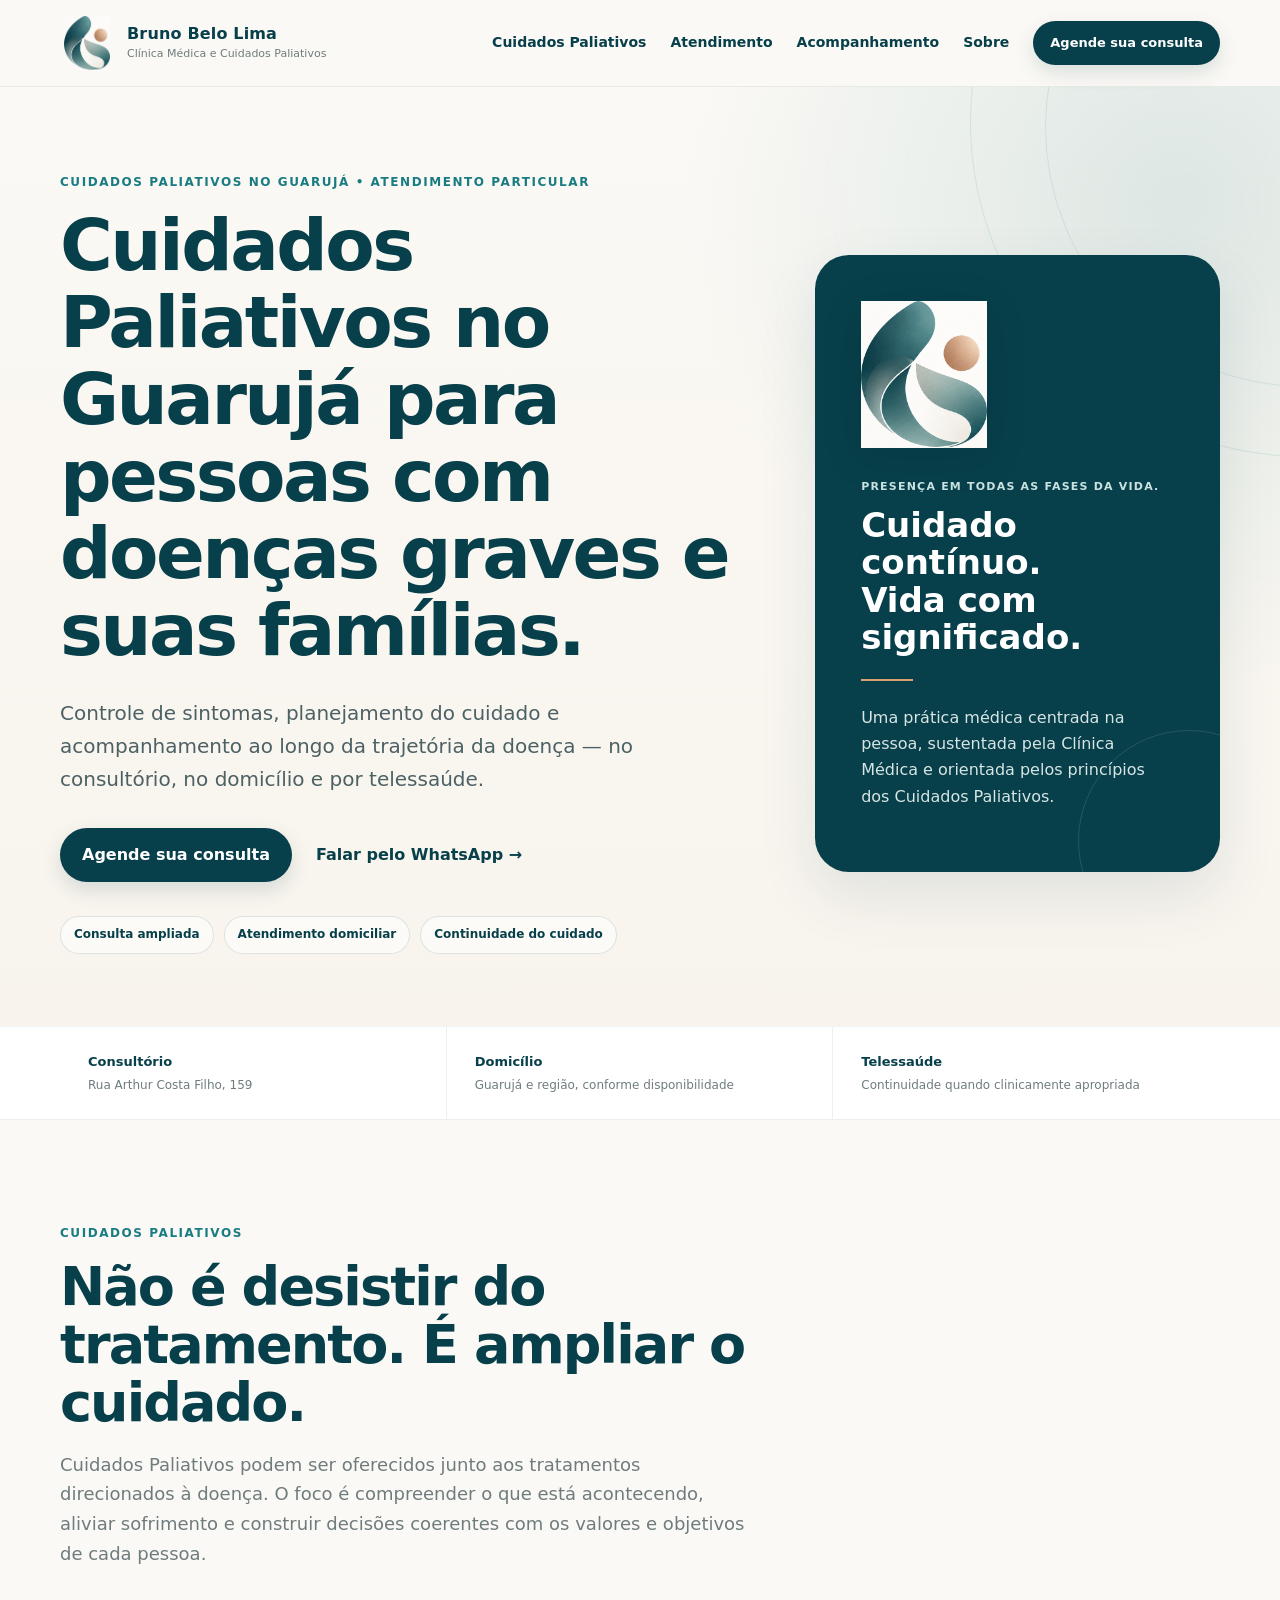
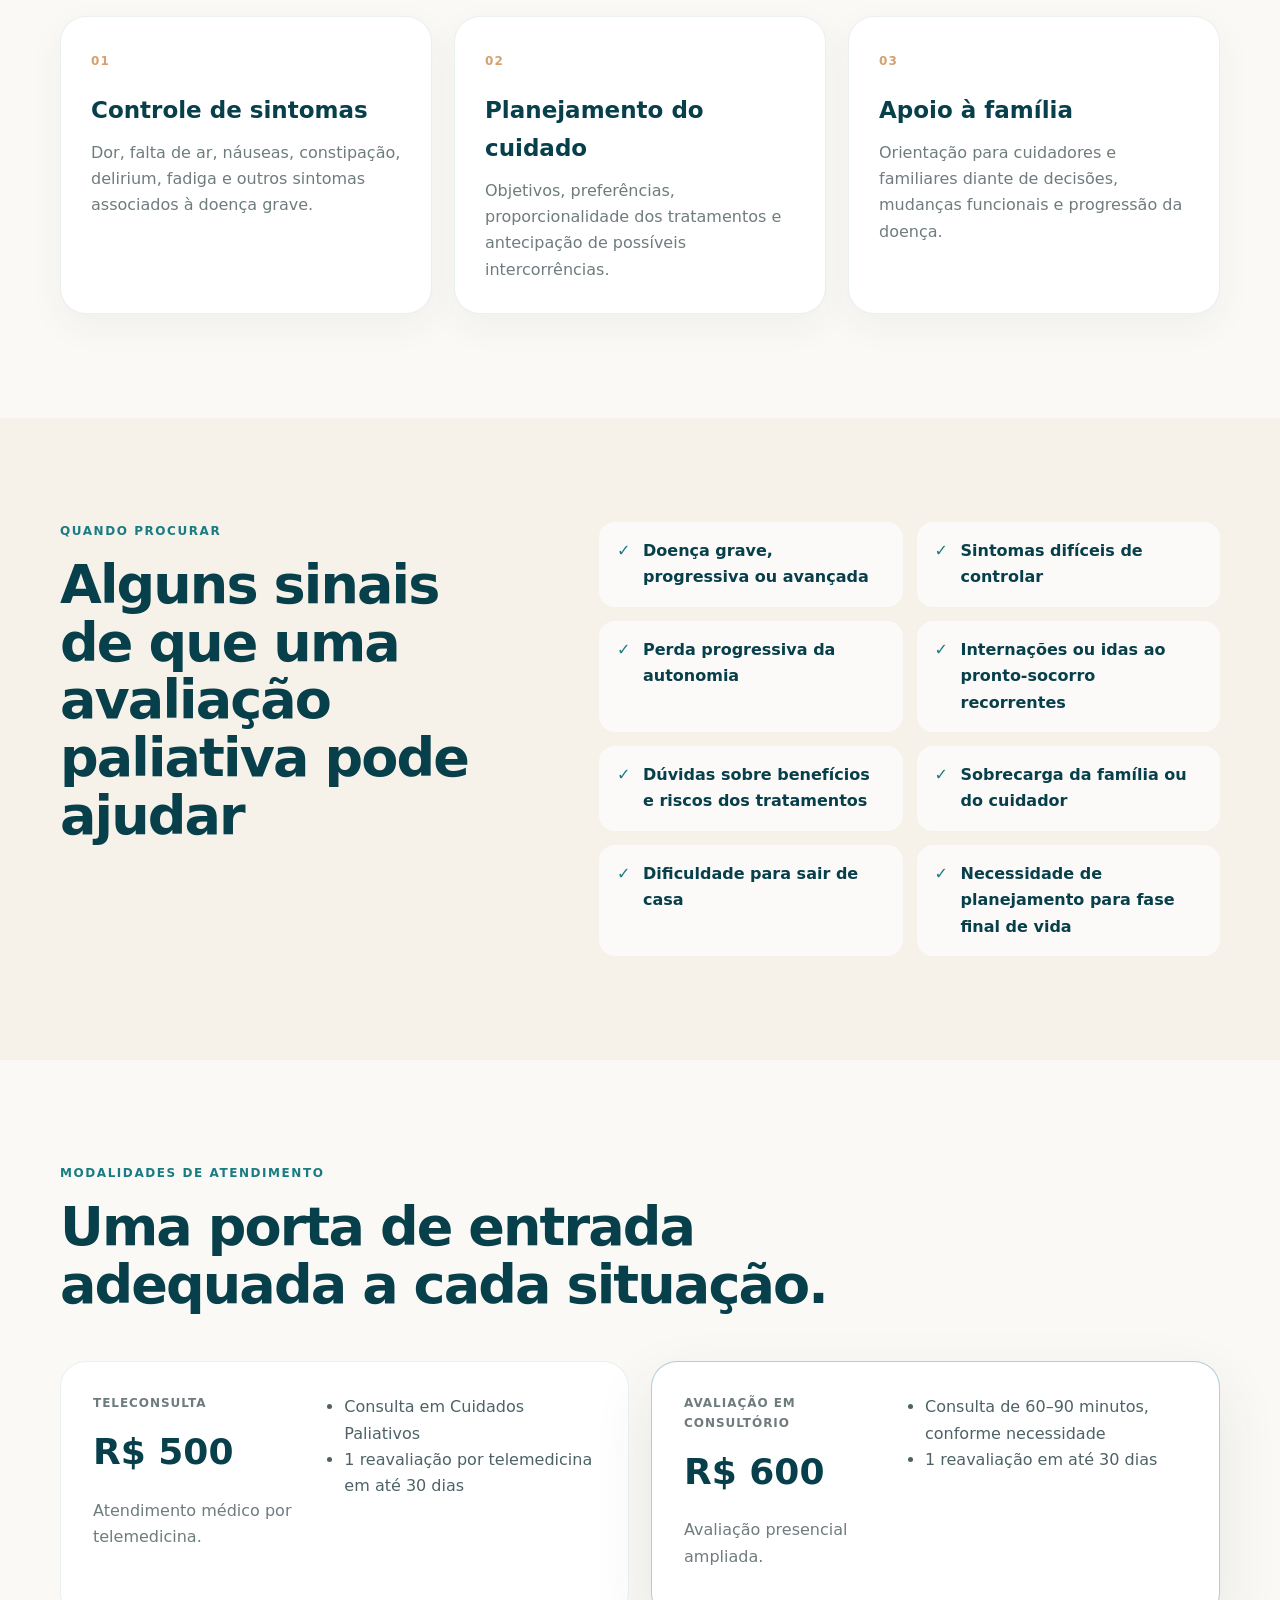
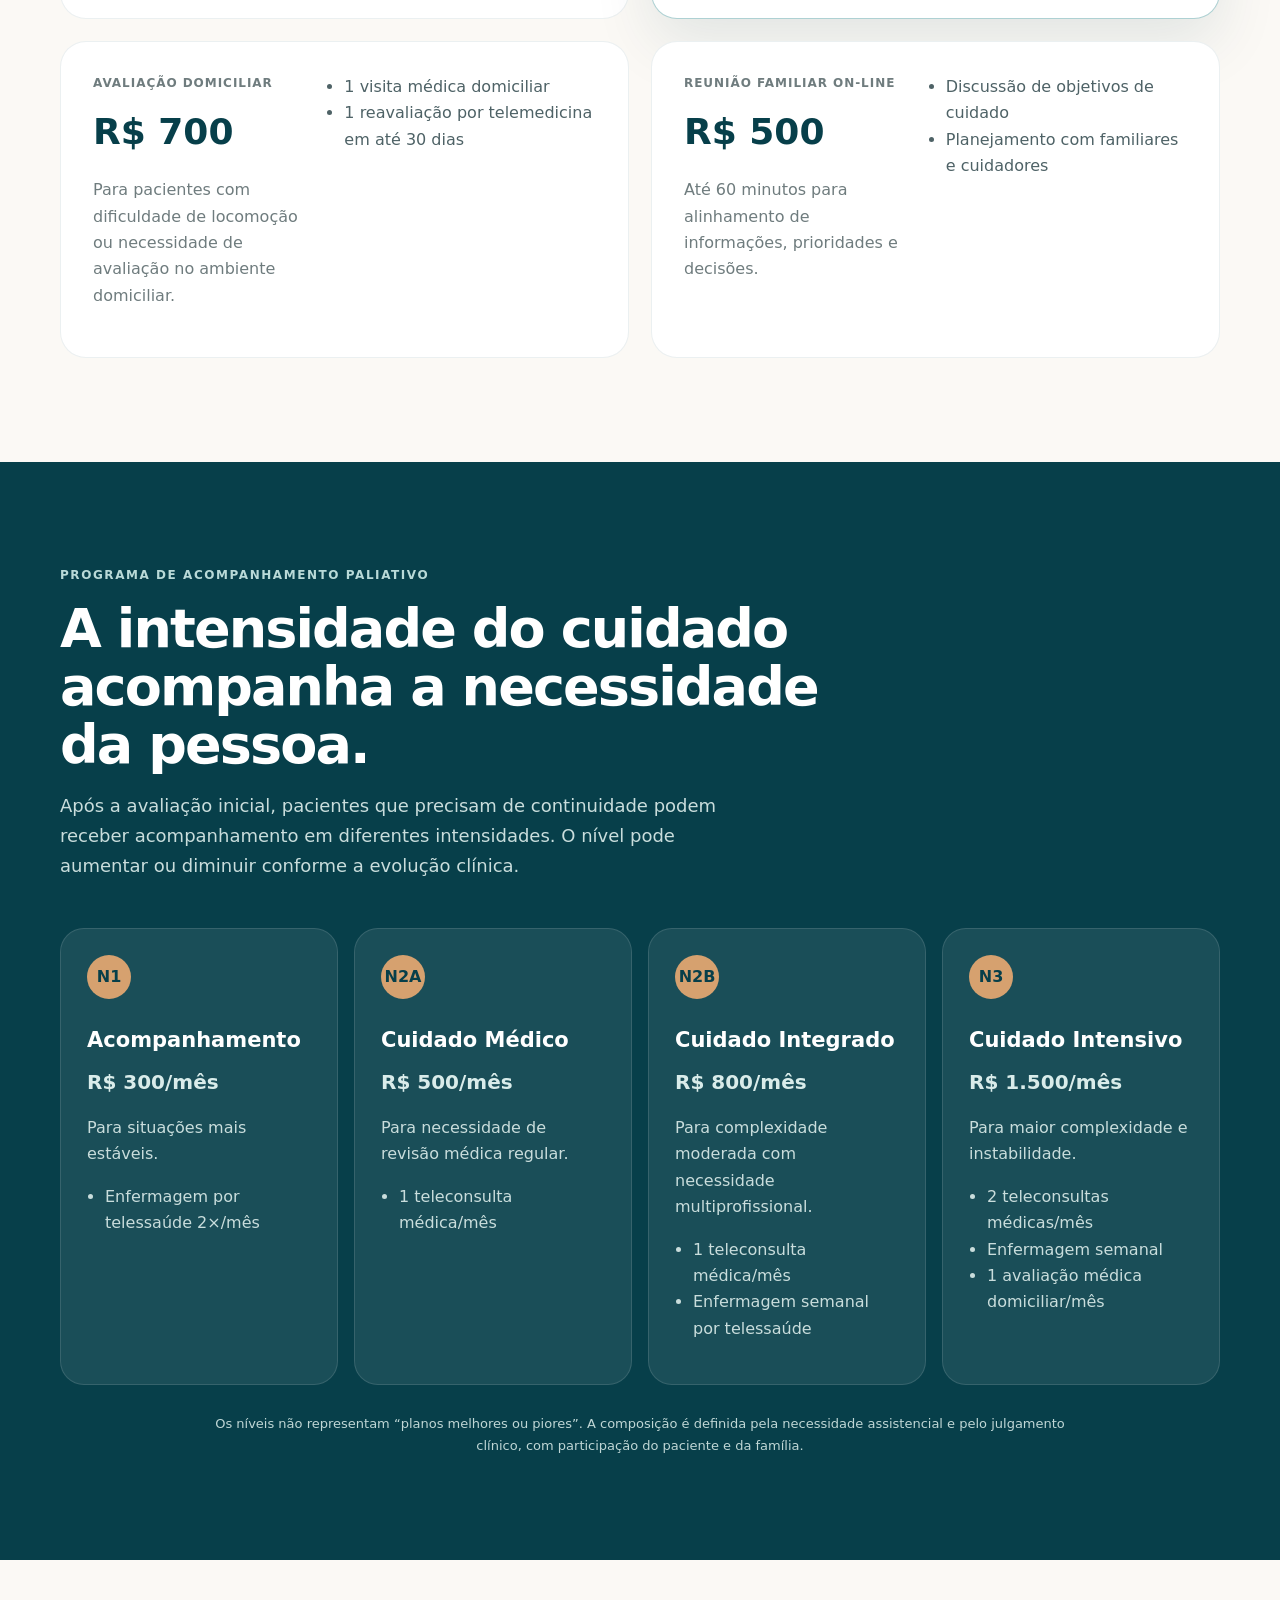
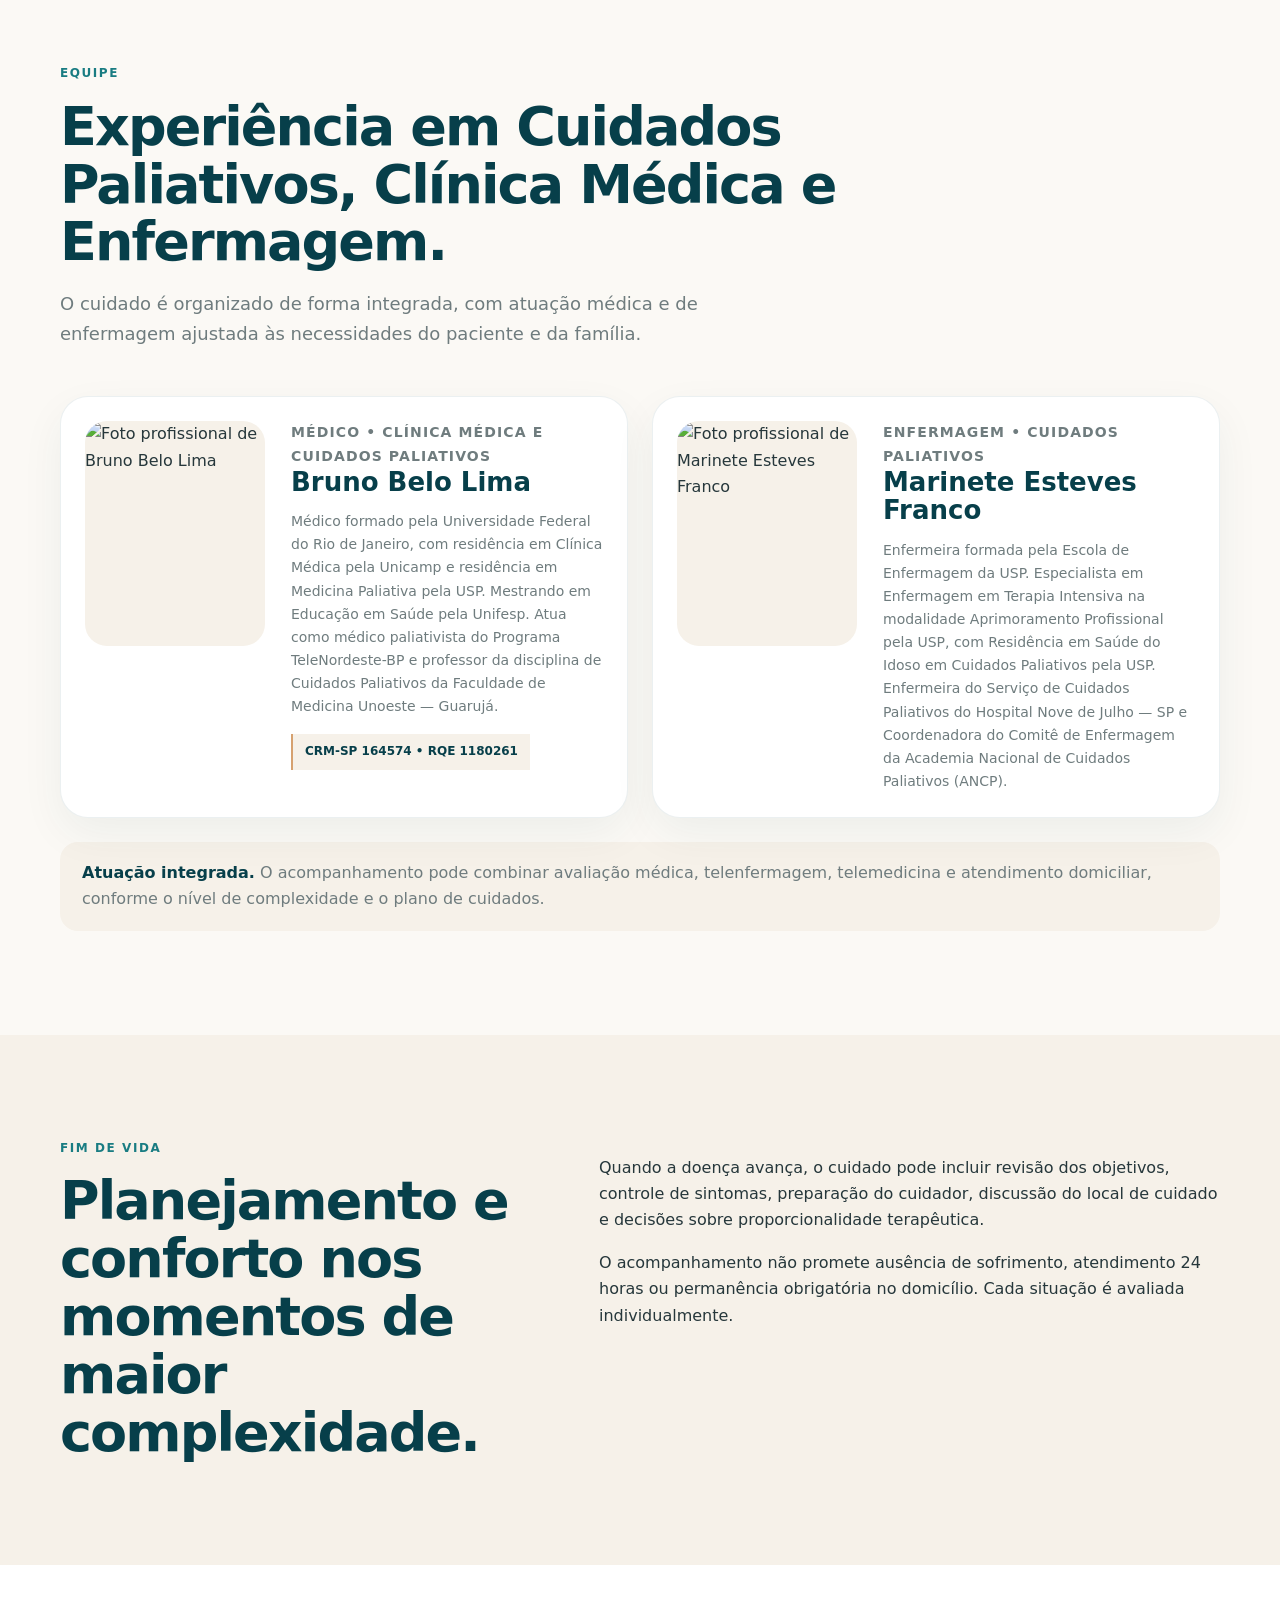
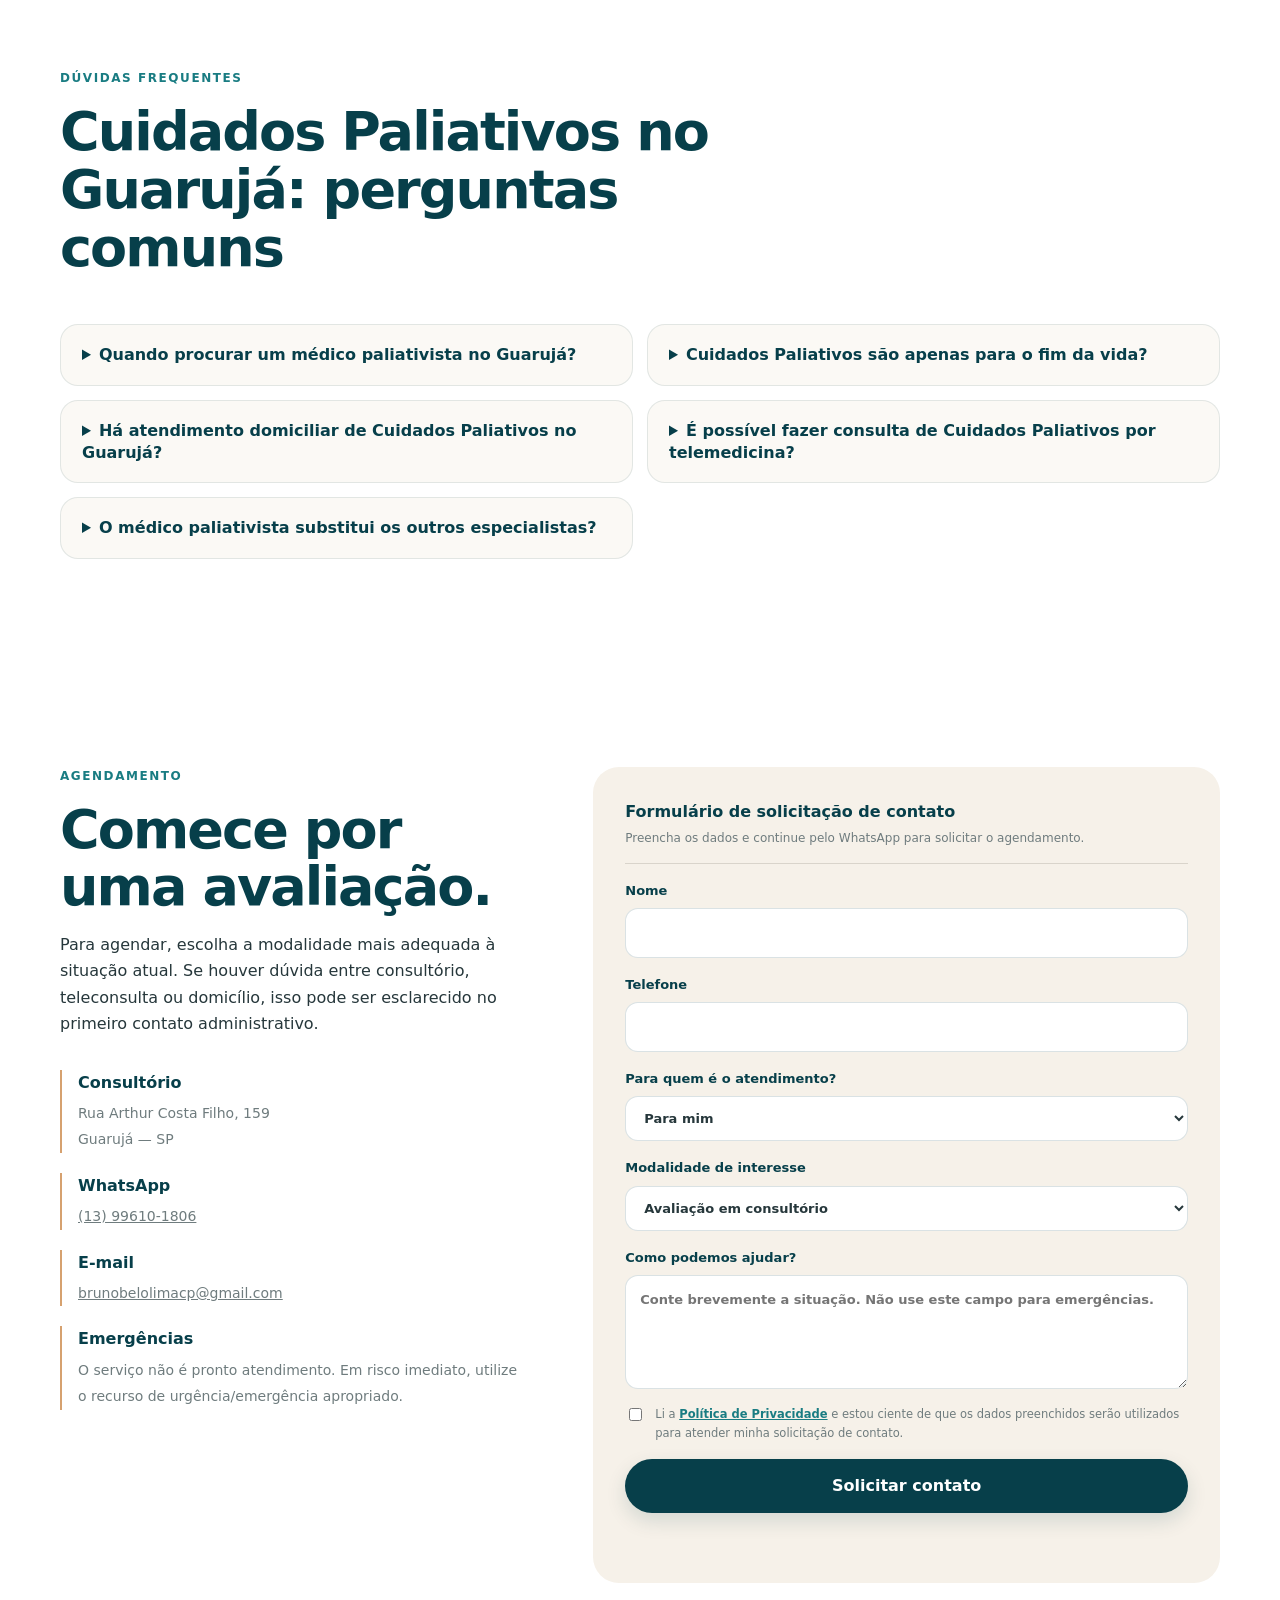
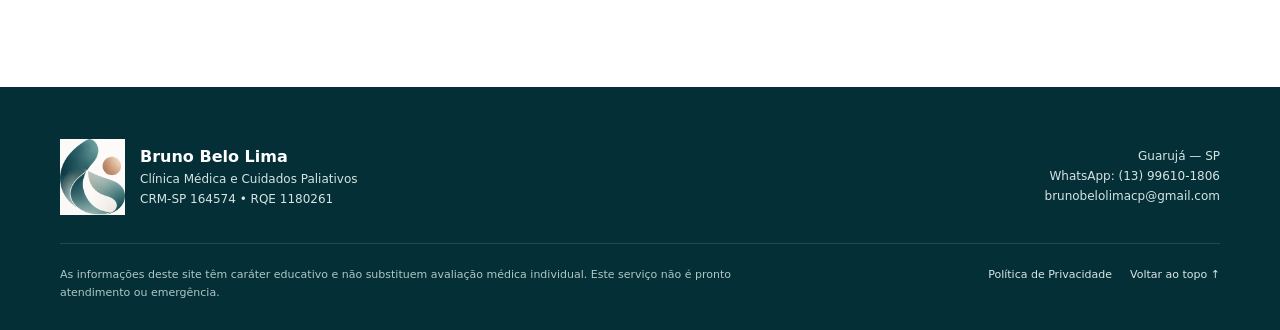
==== index.html @ 763c4669 "Add files via upload" ====
<!doctype html>
<html lang="pt-BR">
<head>
  <meta charset="utf-8" />
  <meta name="viewport" content="width=device-width, initial-scale=1" />
  <meta name="theme-color" content="#073F4A" />
  <meta name="description" content="Cuidados Paliativos no Guarujá com Bruno Belo Lima, médico paliativista. Consultório, atendimento domiciliar e telemedicina para pessoas com doenças graves e suas famílias." />
  <title>Cuidados Paliativos Guarujá | Bruno Belo Lima - Médico Paliativista</title>
  <meta name="robots" content="index, follow, max-image-preview:large" />
  <meta name="author" content="Bruno Belo Lima" />
  <meta name="geo.region" content="BR-SP" />
  <meta name="geo.placename" content="Guarujá" />
  <meta property="og:locale" content="pt_BR" />
  <meta property="og:type" content="website" />
  <meta property="og:title" content="Cuidados Paliativos no Guarujá | Bruno Belo Lima" />
  <meta property="og:description" content="Médico paliativista no Guarujá. Atendimento em consultório, domicílio e por telemedicina para pessoas com doenças graves e suas famílias." />
  <meta property="og:image" content="assets/logo.png" />
  <meta name="twitter:card" content="summary_large_image" />
  <link rel="stylesheet" href="styles.css" />
  <script type="application/ld+json">
{
  "@context": "https://schema.org",
  "@type": [
    "MedicalClinic",
    "LocalBusiness"
  ],
  "name": "Bruno Belo Lima - Clínica Médica e Cuidados Paliativos",
  "description": "Cuidados Paliativos no Guarujá com atendimento em consultório, domicílio e telessaúde para pessoas com doenças graves e suas famílias.",
  "telephone": "+55 13 99610-1806",
  "email": "brunobelolimacp@gmail.com",
  "priceRange": "R$ 300-R$ 1.500",
  "address": {
    "@type": "PostalAddress",
    "streetAddress": "Rua Arthur Costa Filho, 159",
    "addressLocality": "Guarujá",
    "addressRegion": "SP",
    "addressCountry": "BR"
  },
  "areaServed": {
    "@type": "City",
    "name": "Guarujá"
  },
  "medicalSpecialty": [
    "PalliativeCare",
    "InternalMedicine"
  ],
  "employee": {
    "@type": "Physician",
    "name": "Bruno Belo Lima",
    "telephone": "+55 13 99610-1806",
    "email": "brunobelolimacp@gmail.com",
    "identifier": [
      "CRM-SP 164574",
      "RQE 1180261"
    ],
    "medicalSpecialty": [
      "PalliativeCare",
      "InternalMedicine"
    ],
    "areaServed": {
      "@type": "City",
      "name": "Guarujá"
    }
  },
  "hasOfferCatalog": {
    "@type": "OfferCatalog",
    "name": "Atendimentos em Cuidados Paliativos",
    "itemListElement": [
      {
        "@type": "Offer",
        "name": "Teleconsulta em Cuidados Paliativos",
        "price": "500",
        "priceCurrency": "BRL"
      },
      {
        "@type": "Offer",
        "name": "Avaliação em Consultório em Cuidados Paliativos",
        "price": "600",
        "priceCurrency": "BRL"
      },
      {
        "@type": "Offer",
        "name": "Avaliação Domiciliar em Cuidados Paliativos",
        "price": "700",
        "priceCurrency": "BRL"
      },
      {
        "@type": "Offer",
        "name": "Reunião Familiar On-line em Cuidados Paliativos",
        "price": "500",
        "priceCurrency": "BRL"
      }
    ]
  }
}
  </script>
</head>
<body>
  <a class="skip-link" href="#conteudo">Pular para o conteúdo</a>

  <header class="site-header" id="topo">
    <div class="container nav-wrap">
      <a class="brand" href="#topo" aria-label="Início">
        <img src="assets/logo.png" alt="" class="brand-mark" />
        <span class="brand-copy">
          <strong>Bruno Belo Lima</strong>
          <small>Clínica Médica e Cuidados Paliativos</small>
        </span>
      </a>

      <button class="nav-toggle" aria-expanded="false" aria-controls="menu">Menu</button>

      <nav id="menu" class="nav" aria-label="Navegação principal">
        <a href="#cuidados">Cuidados Paliativos</a>
        <a href="#servicos">Atendimento</a>
        <a href="#programa">Acompanhamento</a>
        <a href="#sobre">Sobre</a>
        <a class="btn btn-small" href="#contato">Agende sua consulta</a>
      </nav>
    </div>
  </header>

  <main id="conteudo">
    <section class="hero">
      <div class="hero-wave hero-wave-1"></div>
      <div class="hero-wave hero-wave-2"></div>
      <div class="container hero-grid">
        <div class="hero-copy">
          <p class="eyebrow">Cuidados Paliativos no Guarujá • Atendimento particular</p>
          <h1>Cuidados Paliativos no Guarujá para pessoas com doenças graves e suas famílias.</h1>
          <p class="lead">
            Controle de sintomas, planejamento do cuidado e acompanhamento ao longo da trajetória da doença —
            no consultório, no domicílio e por telessaúde.
          </p>
          <div class="hero-actions">
            <a class="btn" href="#contato">Agende sua consulta</a>
            <a class="text-link" href="https://wa.me/5513996101806" target="_blank" rel="noopener">Falar pelo WhatsApp <span aria-hidden="true">→</span></a>
          </div>
          <div class="hero-points" aria-label="Diferenciais">
            <span>Consulta ampliada</span>
            <span>Atendimento domiciliar</span>
            <span>Continuidade do cuidado</span>
          </div>
        </div>

        <aside class="hero-card" aria-label="Presença em todas as fases da vida">
          <img src="assets/logo.png" alt="Símbolo da marca" class="hero-logo" />
          <p class="hero-card-kicker">Presença em todas as fases da vida.</p>
          <h2>Cuidado contínuo.<br />Vida com significado.</h2>
          <div class="hero-card-line"></div>
          <p>
            Uma prática médica centrada na pessoa, sustentada pela Clínica Médica
            e orientada pelos princípios dos Cuidados Paliativos.
          </p>
        </aside>
      </div>
    </section>

    <section class="trust-strip">
      <div class="container trust-grid">
        <div>
          <strong>Consultório</strong>
          <span>Rua Arthur Costa Filho, 159</span>
        </div>
        <div>
          <strong>Domicílio</strong>
          <span>Guarujá e região, conforme disponibilidade</span>
        </div>
        <div>
          <strong>Telessaúde</strong>
          <span>Continuidade quando clinicamente apropriada</span>
        </div>
      </div>
    </section>

    <section class="section" id="cuidados">
      <div class="container">
        <div class="section-heading">
          <p class="eyebrow">Cuidados Paliativos</p>
          <h2>Não é desistir do tratamento. É ampliar o cuidado.</h2>
          <p>
            Cuidados Paliativos podem ser oferecidos junto aos tratamentos direcionados à doença.
            O foco é compreender o que está acontecendo, aliviar sofrimento e construir decisões
            coerentes com os valores e objetivos de cada pessoa.
          </p>
        </div>

        <div class="cards three">
          <article class="card">
            <span class="card-number">01</span>
            <h3>Controle de sintomas</h3>
            <p>Dor, falta de ar, náuseas, constipação, delirium, fadiga e outros sintomas associados à doença grave.</p>
          </article>
          <article class="card">
            <span class="card-number">02</span>
            <h3>Planejamento do cuidado</h3>
            <p>Objetivos, preferências, proporcionalidade dos tratamentos e antecipação de possíveis intercorrências.</p>
          </article>
          <article class="card">
            <span class="card-number">03</span>
            <h3>Apoio à família</h3>
            <p>Orientação para cuidadores e familiares diante de decisões, mudanças funcionais e progressão da doença.</p>
          </article>
        </div>
      </div>
    </section>

    <section class="section section-soft">
      <div class="container split">
        <div>
          <p class="eyebrow">Quando procurar</p>
          <h2>Alguns sinais de que uma avaliação paliativa pode ajudar</h2>
        </div>
        <div class="check-list">
          <div>Doença grave, progressiva ou avançada</div>
          <div>Sintomas difíceis de controlar</div>
          <div>Perda progressiva da autonomia</div>
          <div>Internações ou idas ao pronto-socorro recorrentes</div>
          <div>Dúvidas sobre benefícios e riscos dos tratamentos</div>
          <div>Sobrecarga da família ou do cuidador</div>
          <div>Dificuldade para sair de casa</div>
          <div>Necessidade de planejamento para fase final de vida</div>
        </div>
      </div>
    </section>

    <section class="section" id="servicos">
      <div class="container">
        <div class="section-heading">
          <p class="eyebrow">Modalidades de atendimento</p>
          <h2>Uma porta de entrada adequada a cada situação.</h2>
        </div>

        <div class="pricing-grid">
          <article class="price-card">
            <div>
              <p class="price-label">Teleconsulta</p>
              <h3>R$ 500</h3>
              <p>Atendimento médico por telemedicina.</p>
            </div>
            <ul>
              <li>Consulta em Cuidados Paliativos</li>
              <li>1 reavaliação por telemedicina em até 30 dias</li>
            </ul>
          </article>

          <article class="price-card featured">
            <div>
              <p class="price-label">Avaliação em Consultório</p>
              <h3>R$ 600</h3>
              <p>Avaliação presencial ampliada.</p>
            </div>
            <ul>
              <li>Consulta de 60–90 minutos, conforme necessidade</li>
              <li>1 reavaliação em até 30 dias</li>
            </ul>
          </article>

          <article class="price-card">
            <div>
              <p class="price-label">Avaliação Domiciliar</p>
              <h3>R$ 700</h3>
              <p>Para pacientes com dificuldade de locomoção ou necessidade de avaliação no ambiente domiciliar.</p>
            </div>
            <ul>
              <li>1 visita médica domiciliar</li>
              <li>1 reavaliação por telemedicina em até 30 dias</li>
            </ul>
          </article>

          <article class="price-card">
            <div>
              <p class="price-label">Reunião Familiar On-line</p>
              <h3>R$ 500</h3>
              <p>Até 60 minutos para alinhamento de informações, prioridades e decisões.</p>
            </div>
            <ul>
              <li>Discussão de objetivos de cuidado</li>
              <li>Planejamento com familiares e cuidadores</li>
            </ul>
          </article>
        </div>
      </div>
    </section>

    <section class="section section-deep" id="programa">
      <div class="container">
        <div class="section-heading light">
          <p class="eyebrow">Programa de Acompanhamento Paliativo</p>
          <h2>A intensidade do cuidado acompanha a necessidade da pessoa.</h2>
          <p>
            Após a avaliação inicial, pacientes que precisam de continuidade podem receber acompanhamento
            em diferentes intensidades. O nível pode aumentar ou diminuir conforme a evolução clínica.
          </p>
        </div>

        <div class="level-grid">
          <article class="level-card">
            <span>N1</span>
            <h3>Acompanhamento</h3>
            <strong>R$ 300/mês</strong>
            <p>Para situações mais estáveis.</p>
            <ul><li>Enfermagem por telessaúde 2×/mês</li></ul>
          </article>

          <article class="level-card">
            <span>N2A</span>
            <h3>Cuidado Médico</h3>
            <strong>R$ 500/mês</strong>
            <p>Para necessidade de revisão médica regular.</p>
            <ul><li>1 teleconsulta médica/mês</li></ul>
          </article>

          <article class="level-card">
            <span>N2B</span>
            <h3>Cuidado Integrado</h3>
            <strong>R$ 800/mês</strong>
            <p>Para complexidade moderada com necessidade multiprofissional.</p>
            <ul>
              <li>1 teleconsulta médica/mês</li>
              <li>Enfermagem semanal por telessaúde</li>
            </ul>
          </article>

          <article class="level-card">
            <span>N3</span>
            <h3>Cuidado Intensivo</h3>
            <strong>R$ 1.500/mês</strong>
            <p>Para maior complexidade e instabilidade.</p>
            <ul>
              <li>2 teleconsultas médicas/mês</li>
              <li>Enfermagem semanal</li>
              <li>1 avaliação médica domiciliar/mês</li>
            </ul>
          </article>
        </div>

        <p class="level-note">
          Os níveis não representam “planos melhores ou piores”. A composição é definida pela necessidade assistencial
          e pelo julgamento clínico, com participação do paciente e da família.
        </p>
      </div>
    </section>

    <section class="section" id="sobre">
      <div class="container">
        <div class="section-heading">
          <p class="eyebrow">Equipe</p>
          <h2>Experiência em Cuidados Paliativos, Clínica Médica e Enfermagem.</h2>
          <p>
            O cuidado é organizado de forma integrada, com atuação médica e de enfermagem ajustada às necessidades
            do paciente e da família.
          </p>
        </div>

        <div class="team-grid">
          <article class="team-card">
            <div class="team-photo-wrap">
              <img
                src="https://icare-hipodermoclise.com.br/assets/idealizador-1.png"
                alt="Foto profissional de Bruno Belo Lima"
                class="team-photo"
                loading="lazy"
              />
            </div>
            <div class="team-content">
              <p class="team-role">Médico • Clínica Médica e Cuidados Paliativos</p>
              <h3>Bruno Belo Lima</h3>
              <p>
                Médico formado pela Universidade Federal do Rio de Janeiro, com residência em Clínica Médica pela
                Unicamp e residência em Medicina Paliativa pela USP. Mestrando em Educação em Saúde pela Unifesp.
                Atua como médico paliativista do Programa TeleNordeste-BP e professor da disciplina de Cuidados
                Paliativos da Faculdade de Medicina Unoeste — Guarujá.
              </p>
              <div class="team-credentials">CRM-SP 164574 • RQE 1180261</div>
            </div>
          </article>

          <article class="team-card">
            <div class="team-photo-wrap">
              <img
                src="https://drive.google.com/thumbnail?id=1CsBbGAT4rhv0QWnOVrdO5e1aklxkjxah&sz=w600"
                alt="Foto profissional de Marinete Esteves Franco"
                class="team-photo"
                loading="lazy"
              />
            </div>
            <div class="team-content">
              <p class="team-role">Enfermagem • Cuidados Paliativos</p>
              <h3>Marinete Esteves Franco</h3>
              <p>
                Enfermeira formada pela Escola de Enfermagem da USP. Especialista em Enfermagem em Terapia Intensiva
                na modalidade Aprimoramento Profissional pela USP, com Residência em Saúde do Idoso em Cuidados
                Paliativos pela USP. Enfermeira do Serviço de Cuidados Paliativos do Hospital Nove de Julho — SP
                e Coordenadora do Comitê de Enfermagem da Academia Nacional de Cuidados Paliativos (ANCP).
              </p>
            </div>
          </article>
        </div>

        <div class="team-note">
          <strong>Atuação integrada.</strong>
          O acompanhamento pode combinar avaliação médica, telenfermagem, telemedicina e atendimento domiciliar,
          conforme o nível de complexidade e o plano de cuidados.
        </div>
      </div>
    </section>

    <section class="section section-soft">
      <div class="container split">
        <div>
          <p class="eyebrow">Fim de vida</p>
          <h2>Planejamento e conforto nos momentos de maior complexidade.</h2>
        </div>
        <div>
          <p>
            Quando a doença avança, o cuidado pode incluir revisão dos objetivos, controle de sintomas,
            preparação do cuidador, discussão do local de cuidado e decisões sobre proporcionalidade terapêutica.
          </p>
          <p>
            O acompanhamento não promete ausência de sofrimento, atendimento 24 horas ou permanência obrigatória
            no domicílio. Cada situação é avaliada individualmente.
          </p>
        </div>
      </div>
    </section>


    <section class="section faq-section" id="duvidas">
      <div class="container">
        <div class="section-heading">
          <p class="eyebrow">Dúvidas frequentes</p>
          <h2>Cuidados Paliativos no Guarujá: perguntas comuns</h2>
        </div>
        <div class="faq-grid">
          <details>
            <summary>Quando procurar um médico paliativista no Guarujá?</summary>
            <p>Uma avaliação pode ajudar quando há doença grave ou progressiva, sintomas difíceis de controlar, perda funcional, internações recorrentes, dúvidas sobre objetivos de tratamento ou necessidade de organizar o cuidado no domicílio.</p>
          </details>
          <details>
            <summary>Cuidados Paliativos são apenas para o fim da vida?</summary>
            <p>Não. Podem ser iniciados junto aos tratamentos direcionados à doença. A necessidade é definida pelos sintomas, pela complexidade e pelos objetivos da pessoa, e não apenas pelo prognóstico.</p>
          </details>
          <details>
            <summary>Há atendimento domiciliar de Cuidados Paliativos no Guarujá?</summary>
            <p>Sim, conforme indicação clínica e disponibilidade. A avaliação domiciliar é especialmente útil quando há dificuldade de locomoção ou quando compreender o ambiente de cuidado é importante para o plano.</p>
          </details>
          <details>
            <summary>É possível fazer consulta de Cuidados Paliativos por telemedicina?</summary>
            <p>Sim, quando a modalidade remota é clinicamente apropriada. A telemedicina também pode ser utilizada para reavaliações e acompanhamento longitudinal.</p>
          </details>
          <details>
            <summary>O médico paliativista substitui os outros especialistas?</summary>
            <p>Não necessariamente. O acompanhamento paliativo pode ser integrado ao trabalho de oncologistas, neurologistas, cardiologistas e outros profissionais responsáveis pelo tratamento da doença.</p>
          </details>
        </div>
      </div>
    </section>

    <section class="section contact-section" id="contato">
      <div class="container contact-grid">
        <div>
          <p class="eyebrow">Agendamento</p>
          <h2>Comece por uma avaliação.</h2>
          <p>
            Para agendar, escolha a modalidade mais adequada à situação atual. Se houver dúvida entre consultório,
            teleconsulta ou domicílio, isso pode ser esclarecido no primeiro contato administrativo.
          </p>

          <div class="contact-details">
            <div>
              <strong>Consultório</strong>
              <span>Rua Arthur Costa Filho, 159<br />Guarujá — SP</span>
            </div>
            <div>
              <strong>WhatsApp</strong>
              <span><a href="https://wa.me/5513996101806" target="_blank" rel="noopener">(13) 99610-1806</a></span>
            </div>
            <div>
              <strong>E-mail</strong>
              <span><a href="mailto:brunobelolimacp@gmail.com">brunobelolimacp@gmail.com</a></span>
            </div>
            <div>
              <strong>Emergências</strong>
              <span>O serviço não é pronto atendimento. Em risco imediato, utilize o recurso de urgência/emergência apropriado.</span>
            </div>
          </div>
        </div>

        <form class="contact-form" id="lead-form">
          <div class="form-note">
            <strong>Formulário de solicitação de contato</strong>
            <span>Preencha os dados e continue pelo WhatsApp para solicitar o agendamento.</span>
          </div>

          <label>
            Nome
            <input name="nome" autocomplete="name" required />
          </label>

          <label>
            Telefone
            <input name="telefone" autocomplete="tel" required />
          </label>

          <label>
            Para quem é o atendimento?
            <select name="para_quem">
              <option>Para mim</option>
              <option>Para um familiar</option>
              <option>Para um paciente sob meus cuidados</option>
            </select>
          </label>

          <label>
            Modalidade de interesse
            <select name="modalidade">
              <option>Avaliação em consultório</option>
              <option>Teleconsulta</option>
              <option>Avaliação domiciliar</option>
              <option>Reunião familiar on-line</option>
              <option>Não sei qual é a melhor opção</option>
            </select>
          </label>

          <label>
            Como podemos ajudar?
            <textarea name="mensagem" rows="4" placeholder="Conte brevemente a situação. Não use este campo para emergências."></textarea>
          </label>

          <label class="privacy-check">
            <input type="checkbox" required />
            <span>Li a <a href="politica-de-privacidade.html" target="_blank">Política de Privacidade</a> e estou ciente de que os dados preenchidos serão utilizados para atender minha solicitação de contato.</span>
          </label>
          <button class="btn" type="submit">Solicitar contato</button>
          <p class="form-status" id="form-status" role="status" aria-live="polite"></p>
        </form>
      </div>
    </section>
  </main>

  <footer class="footer">
    <div class="container footer-grid">
      <div class="footer-brand">
        <img src="assets/logo.png" alt="" />
        <div>
          <strong>Bruno Belo Lima</strong>
          <span>Clínica Médica e Cuidados Paliativos</span>
          <span>CRM-SP 164574 • RQE 1180261</span>
        </div>
      </div>
      <div class="footer-copy">
        <span>Guarujá — SP</span>
        <span>WhatsApp: (13) 99610-1806</span>
        <span>brunobelolimacp@gmail.com</span>
      </div>
    </div>
    <div class="container legal">
      <p>
        As informações deste site têm caráter educativo e não substituem avaliação médica individual.
        Este serviço não é pronto atendimento ou emergência.
      </p>
      <div class="footer-links">
        <a href="politica-de-privacidade.html">Política de Privacidade</a>
        <a href="#topo">Voltar ao topo ↑</a>
      </div>
    </div>
  </footer>

  <script src="script.js"></script>
</body>
</html>
---- styles.css ----
:root{
  --deep:#073F4A;
  --ocean:#197C82;
  --sea:#72A9A7;
  --sand:#D6A16F;
  --cream:#F6F1E9;
  --ivory:#FBF9F5;
  --ink:#26373B;
  --muted:#6F7C7E;
  --line:#D9D4CB;
  --white:#FFFFFF;
  --shadow:0 24px 60px rgba(7,63,74,.10);
  --radius:26px;
  --radius-sm:16px;
}

*{box-sizing:border-box}
html{scroll-behavior:smooth}
body{
  margin:0;
  font-family:Inter, ui-sans-serif, system-ui, -apple-system, BlinkMacSystemFont, "Segoe UI", sans-serif;
  color:var(--ink);
  background:var(--ivory);
  line-height:1.65;
}
img{max-width:100%;display:block}
a{color:inherit}
button,input,select,textarea{font:inherit}
.container{width:min(1160px, calc(100% - 40px));margin-inline:auto}
.skip-link{position:absolute;left:-9999px;top:auto}
.skip-link:focus{left:16px;top:16px;background:#fff;padding:10px 14px;z-index:999;border-radius:8px}

.site-header{
  position:sticky;top:0;z-index:100;
  background:rgba(251,249,245,.88);
  backdrop-filter:blur(14px);
  border-bottom:1px solid rgba(7,63,74,.08)
}
.nav-wrap{height:86px;display:flex;align-items:center;justify-content:space-between;gap:24px}
.brand{display:flex;align-items:center;gap:13px;text-decoration:none}
.brand-mark{width:54px;height:54px;object-fit:contain}
.brand-copy{display:flex;flex-direction:column;line-height:1.15}
.brand-copy strong{font-size:16px;color:var(--deep);letter-spacing:.01em}
.brand-copy small{font-size:11px;color:var(--muted);margin-top:4px}
.nav{display:flex;align-items:center;gap:24px}
.nav a{text-decoration:none;font-size:14px;color:var(--deep);font-weight:600}
.nav a:not(.btn):hover{color:var(--ocean)}
.nav-toggle{display:none;border:0;background:transparent;color:var(--deep);font-weight:700}

.btn{
  display:inline-flex;align-items:center;justify-content:center;
  text-decoration:none;border:0;border-radius:999px;
  background:var(--deep);color:#fff;
  padding:14px 22px;font-weight:700;cursor:pointer;
  transition:.2s ease;box-shadow:0 8px 20px rgba(7,63,74,.14)
}
.btn:hover{transform:translateY(-1px);background:#0A4C59}
.btn-small{padding:11px 17px;font-size:13px!important}
.text-link{font-weight:700;color:var(--deep);text-decoration:none}
.text-link:hover{color:var(--ocean)}

.hero{position:relative;overflow:hidden;padding:86px 0 72px;background:
  radial-gradient(circle at 92% 12%, rgba(114,169,167,.22), transparent 34%),
  linear-gradient(180deg,var(--ivory),#F8F4ED)
}
.hero-grid{display:grid;grid-template-columns:1.35fr .8fr;gap:72px;align-items:center;position:relative;z-index:2}
.eyebrow{margin:0 0 14px;color:var(--ocean);font-size:12px;font-weight:800;letter-spacing:.13em;text-transform:uppercase}
.hero h1,.section h2{color:var(--deep);line-height:1.07;letter-spacing:-.035em;margin:0}
.hero h1{font-size:clamp(44px,6vw,72px);max-width:860px}
.lead{font-size:20px;max-width:740px;color:#4d6165;margin:28px 0 32px}
.hero-actions{display:flex;align-items:center;gap:24px;flex-wrap:wrap}
.hero-points{display:flex;gap:10px;flex-wrap:wrap;margin-top:34px}
.hero-points span{border:1px solid rgba(7,63,74,.12);border-radius:999px;padding:8px 13px;background:rgba(255,255,255,.55);font-size:12px;color:var(--deep);font-weight:650}
.hero-card{background:var(--deep);color:white;border-radius:34px;padding:46px;box-shadow:var(--shadow);position:relative;overflow:hidden}
.hero-card:after{content:"";position:absolute;width:220px;height:220px;border:1px solid rgba(255,255,255,.12);border-radius:50%;right:-80px;bottom:-80px}
.hero-logo{width:126px;margin-bottom:30px;filter:drop-shadow(0 8px 20px rgba(0,0,0,.08))}
.hero-card-kicker{color:#CAE3E2;text-transform:uppercase;letter-spacing:.11em;font-weight:800;font-size:11px}
.hero-card h2{font-size:34px;color:#fff!important;margin:10px 0 22px;line-height:1.1}
.hero-card-line{height:2px;width:52px;background:var(--sand);margin-bottom:24px}
.hero-card p:last-child{color:#D7E5E4}
.hero-wave{position:absolute;border-radius:50%;border:1px solid rgba(25,124,130,.12)}
.hero-wave-1{width:670px;height:670px;right:-360px;top:-300px}
.hero-wave-2{width:520px;height:520px;right:-285px;top:-220px}

.trust-strip{background:#fff;border-top:1px solid rgba(7,63,74,.06);border-bottom:1px solid rgba(7,63,74,.08)}
.trust-grid{display:grid;grid-template-columns:repeat(3,1fr)}
.trust-grid>div{padding:24px 28px;border-right:1px solid rgba(7,63,74,.08);display:flex;flex-direction:column}
.trust-grid>div:last-child{border-right:0}
.trust-grid strong{color:var(--deep);font-size:13px}
.trust-grid span{font-size:12px;color:var(--muted);margin-top:3px}

.section{padding:104px 0}
.section-soft{background:var(--cream)}
.section-deep{background:var(--deep);color:#fff}
.section-heading{max-width:780px;margin-bottom:48px}
.section-heading h2,.split h2,.about-grid h2,.contact-section h2{font-size:clamp(36px,4.5vw,54px)}
.section-heading>p:last-child{font-size:18px;color:var(--muted);max-width:700px}
.section-heading.light h2{color:#fff}
.section-heading.light>p:last-child{color:#C9DDDC}
.section-deep .eyebrow{color:#B9DAD8}

.cards{display:grid;gap:22px}
.cards.three{grid-template-columns:repeat(3,1fr)}
.card{background:#fff;border:1px solid rgba(7,63,74,.08);border-radius:var(--radius);padding:30px;box-shadow:0 12px 36px rgba(7,63,74,.05)}
.card-number{color:var(--sand);font-size:12px;font-weight:900;letter-spacing:.1em}
.card h3{color:var(--deep);font-size:23px;margin:18px 0 10px}
.card p{color:var(--muted);margin:0}

.split{display:grid;grid-template-columns:.85fr 1.15fr;gap:80px;align-items:start}
.check-list{display:grid;grid-template-columns:1fr 1fr;gap:14px}
.check-list div{background:rgba(255,255,255,.68);border-radius:16px;padding:16px 18px;color:var(--deep);font-weight:650;position:relative;padding-left:44px}
.check-list div:before{content:"✓";position:absolute;left:18px;color:var(--ocean);font-weight:900}

.pricing-grid{display:grid;grid-template-columns:repeat(2,1fr);gap:22px}
.price-card{background:#fff;border:1px solid rgba(7,63,74,.08);border-radius:var(--radius);padding:32px;display:flex;justify-content:space-between;gap:24px;min-height:235px}
.price-card.featured{border:1px solid rgba(25,124,130,.35);box-shadow:var(--shadow)}
.price-label{font-size:12px;font-weight:800;letter-spacing:.08em;text-transform:uppercase;color:var(--ocean);margin:0}
.price-card h3{color:var(--deep);font-size:36px;margin:8px 0}
.price-card p{color:var(--muted);max-width:310px}
.price-card ul{margin:0;padding-left:18px;max-width:280px;color:#4E6266}

.level-grid{display:grid;grid-template-columns:repeat(4,1fr);gap:16px}
.level-card{background:rgba(255,255,255,.08);border:1px solid rgba(255,255,255,.12);border-radius:24px;padding:26px;min-height:320px}
.level-card>span{display:inline-flex;width:44px;height:44px;border-radius:50%;align-items:center;justify-content:center;background:var(--sand);color:var(--deep);font-weight:900}
.level-card h3{font-size:21px;margin:24px 0 8px;color:#fff}
.level-card strong{font-size:20px;color:#D9ECEA}
.level-card p,.level-card li{color:#C9DDDC}
.level-card ul{padding-left:18px}
.level-note{color:#BFD6D5;max-width:860px;margin:28px auto 0;text-align:center;font-size:13px}

.about-grid{display:grid;grid-template-columns:.8fr 1.2fr;gap:80px;align-items:center}
.about-visual{min-height:430px;background:linear-gradient(145deg,#DDEDEB,var(--cream));border-radius:34px;display:flex;align-items:center;justify-content:center;position:relative;overflow:hidden}
.about-visual img{width:230px;z-index:2}
.about-coast{position:absolute;inset:auto 0 0 0;height:160px}
.about-coast span{position:absolute;left:-5%;width:110%;height:100px;border-radius:50%;border:2px solid rgba(25,124,130,.18)}
.about-coast span:nth-child(1){bottom:-55px}
.about-coast span:nth-child(2){bottom:-80px;left:-8%}
.about-coast span:nth-child(3){bottom:-105px;left:-3%}
.about-grid p{color:var(--muted);font-size:17px}
blockquote{margin:30px 0 0;border-left:3px solid var(--sand);padding:4px 0 4px 22px;color:var(--deep);font-family:Georgia,serif;font-style:italic;font-size:22px}

.contact-section{background:#fff}
.contact-grid{display:grid;grid-template-columns:.85fr 1.15fr;gap:70px}
.contact-details{margin-top:32px;display:grid;gap:20px}
.contact-details div{border-left:2px solid var(--sand);padding-left:16px}
.contact-details strong{display:block;color:var(--deep);margin-bottom:4px}
.contact-details span{color:var(--muted);font-size:14px}
.contact-form{background:var(--cream);padding:32px;border-radius:var(--radius);display:grid;gap:16px}
.form-note{display:flex;flex-direction:column;padding-bottom:14px;border-bottom:1px solid var(--line)}
.form-note strong{color:var(--deep)}
.form-note span{color:var(--muted);font-size:12px;margin-top:4px}
label{display:grid;gap:7px;color:var(--deep);font-size:13px;font-weight:750}
input,select,textarea{width:100%;border:1px solid rgba(7,63,74,.15);background:#fff;border-radius:13px;padding:13px 14px;color:var(--ink);outline:none}
input:focus,select:focus,textarea:focus{border-color:var(--ocean);box-shadow:0 0 0 3px rgba(25,124,130,.10)}
textarea{resize:vertical}
.form-status{min-height:22px;margin:0;color:var(--ocean);font-size:13px}

.footer{background:#052F37;color:#D5E4E3;padding:52px 0 28px}
.footer-grid{display:flex;justify-content:space-between;gap:30px;align-items:center}
.footer-brand{display:flex;align-items:center;gap:15px}
.footer-brand img{width:65px}
.footer-brand div{display:flex;flex-direction:column}
.footer-brand strong{color:#fff}
.footer-brand span,.footer-copy{font-size:12px}
.footer-copy{display:flex;flex-direction:column;text-align:right}
.legal{border-top:1px solid rgba(255,255,255,.12);margin-top:28px;padding-top:22px;display:flex;justify-content:space-between;gap:40px;font-size:11px;color:#AFC7C5}
.legal p{max-width:740px;margin:0}
.legal a{color:#D7E7E6;text-decoration:none;white-space:nowrap}

@media (max-width: 1000px){
  .nav-toggle{display:block}
  .nav{display:none;position:absolute;top:78px;left:20px;right:20px;background:#fff;border:1px solid rgba(7,63,74,.1);border-radius:18px;padding:18px;box-shadow:var(--shadow);flex-direction:column;align-items:stretch}
  .nav.open{display:flex}
  .hero-grid,.split,.about-grid,.contact-grid{grid-template-columns:1fr}
  .hero-card{max-width:600px}
  .level-grid{grid-template-columns:1fr 1fr}
}
@media (max-width: 720px){
  .container{width:min(100% - 28px, 1160px)}
  .brand-copy small{display:none}
  .brand-mark{width:46px;height:46px}
  .nav-wrap{height:72px}
  .hero{padding:62px 0}
  .hero h1{font-size:44px}
  .lead{font-size:17px}
  .section{padding:76px 0}
  .cards.three,.pricing-grid,.level-grid,.check-list,.trust-grid{grid-template-columns:1fr}
  .trust-grid>div{border-right:0;border-bottom:1px solid rgba(7,63,74,.08)}
  .price-card{flex-direction:column}
  .footer-grid,.legal{flex-direction:column;align-items:flex-start}
  .footer-copy{text-align:left}
}

.credentials{
  display:inline-block;
  margin-top:10px!important;
  padding:12px 16px;
  border-left:2px solid var(--sand);
  background:rgba(246,241,233,.65);
  color:var(--deep)!important;
  font-size:14px!important;
}

.faq-section{background:#fff}
.faq-grid{display:grid;grid-template-columns:1fr 1fr;gap:14px}
.faq-grid details{border:1px solid rgba(7,63,74,.10);border-radius:18px;padding:19px 21px;background:var(--ivory)}
.faq-grid summary{cursor:pointer;color:var(--deep);font-weight:800;line-height:1.35}
.faq-grid details p{color:var(--muted);font-size:14px;margin:14px 0 2px}
@media(max-width:720px){.faq-grid{grid-template-columns:1fr}}

.privacy-check{display:flex;grid-template-columns:auto 1fr!important;align-items:flex-start;gap:10px;font-size:11.5px;font-weight:500;color:var(--muted)}
.privacy-check input{width:auto;margin-top:3px}
.privacy-check a{color:var(--ocean);font-weight:750}
.footer-links{display:flex;gap:18px;flex-wrap:wrap}
.legal-page{padding:80px 0 100px;background:var(--ivory)}
.legal-container{max-width:900px}
.legal-container h1{font-size:clamp(42px,6vw,66px);line-height:1.05;color:var(--deep);letter-spacing:-.04em;margin:0 0 8px}
.legal-updated{color:var(--muted);margin-bottom:34px}
.legal-intro{background:var(--cream);border-left:3px solid var(--sand);padding:22px 26px;border-radius:0 18px 18px 0;margin-bottom:42px}
.legal-container section{padding:26px 0;border-bottom:1px solid rgba(7,63,74,.09)}
.legal-container section h2{font-size:22px;color:var(--deep);margin:0 0 12px}
.legal-container section p,.legal-container section li{color:#4f6266}
.legal-container section a{color:var(--ocean);font-weight:700}
.legal-warning{margin-top:36px;padding:22px 25px;background:#F8EFE6;border-radius:18px}
.legal-warning strong{color:var(--deep)}
.legal-warning p{margin-bottom:0;color:var(--muted)}
.legal-back{margin-top:36px}

/* v1.5 — contraste dos CTAs */
.btn,
.btn:link,
.btn:visited,
.nav .btn,
.nav .btn:link,
.nav .btn:visited,
.contact-form .btn {
  color: #FFFFFF !important;
}

.btn:hover,
.btn:focus,
.btn:active,
.nav .btn:hover,
.nav .btn:focus,
.contact-form .btn:hover,
.contact-form .btn:focus {
  color: #FFFFFF !important;
}

/* v1.6 — equipe e minicurrículos */
.team-grid{
  display:grid;
  grid-template-columns:1fr 1fr;
  gap:24px;
}
.team-card{
  display:grid;
  grid-template-columns:180px 1fr;
  gap:26px;
  align-items:start;
  background:#fff;
  border:1px solid rgba(7,63,74,.08);
  border-radius:28px;
  padding:24px;
  box-shadow:0 16px 44px rgba(7,63,74,.06);
}
.team-photo-wrap{
  border-radius:22px;
  overflow:hidden;
  background:var(--cream);
  aspect-ratio:4/5;
}
.team-photo{
  width:100%;
  height:100%;
  object-fit:cover;
}
.team-role{
  margin:0 0 6px;
  color:var(--ocean);
  font-size:11px;
  font-weight:800;
  letter-spacing:.08em;
  text-transform:uppercase;
}
.team-card h3{
  margin:0 0 14px;
  color:var(--deep);
  font-size:26px;
  line-height:1.1;
}
.team-card p{
  color:var(--muted);
  margin:0;
  font-size:14px;
}
.team-credentials{
  display:inline-block;
  margin-top:16px;
  padding:8px 12px;
  border-left:2px solid var(--sand);
  background:var(--cream);
  color:var(--deep);
  font-size:12px;
  font-weight:750;
}
.team-note{
  margin-top:24px;
  padding:18px 22px;
  border-radius:18px;
  background:var(--cream);
  color:var(--muted);
}
.team-note strong{color:var(--deep)}
@media(max-width:900px){
  .team-grid{grid-template-columns:1fr}
}
@media(max-width:560px){
  .team-card{grid-template-columns:1fr}
  .team-photo-wrap{max-width:240px}
}
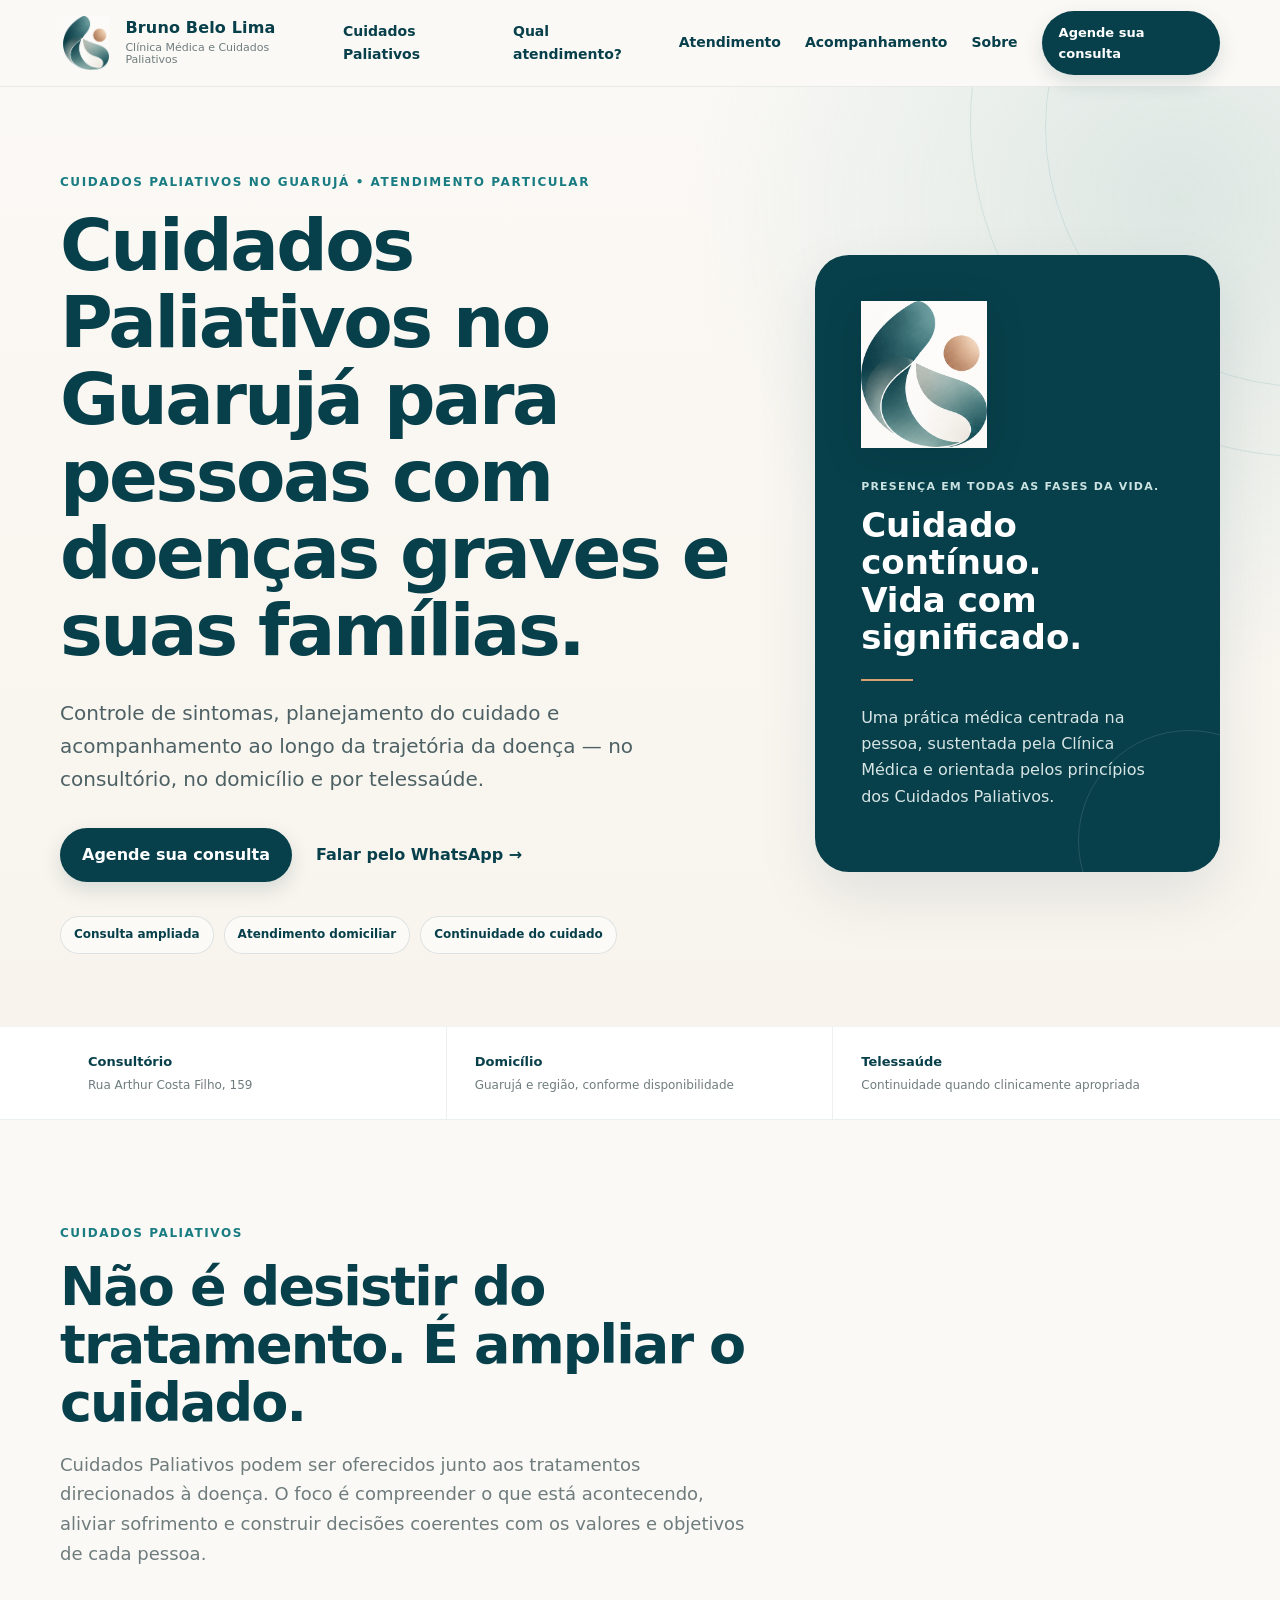
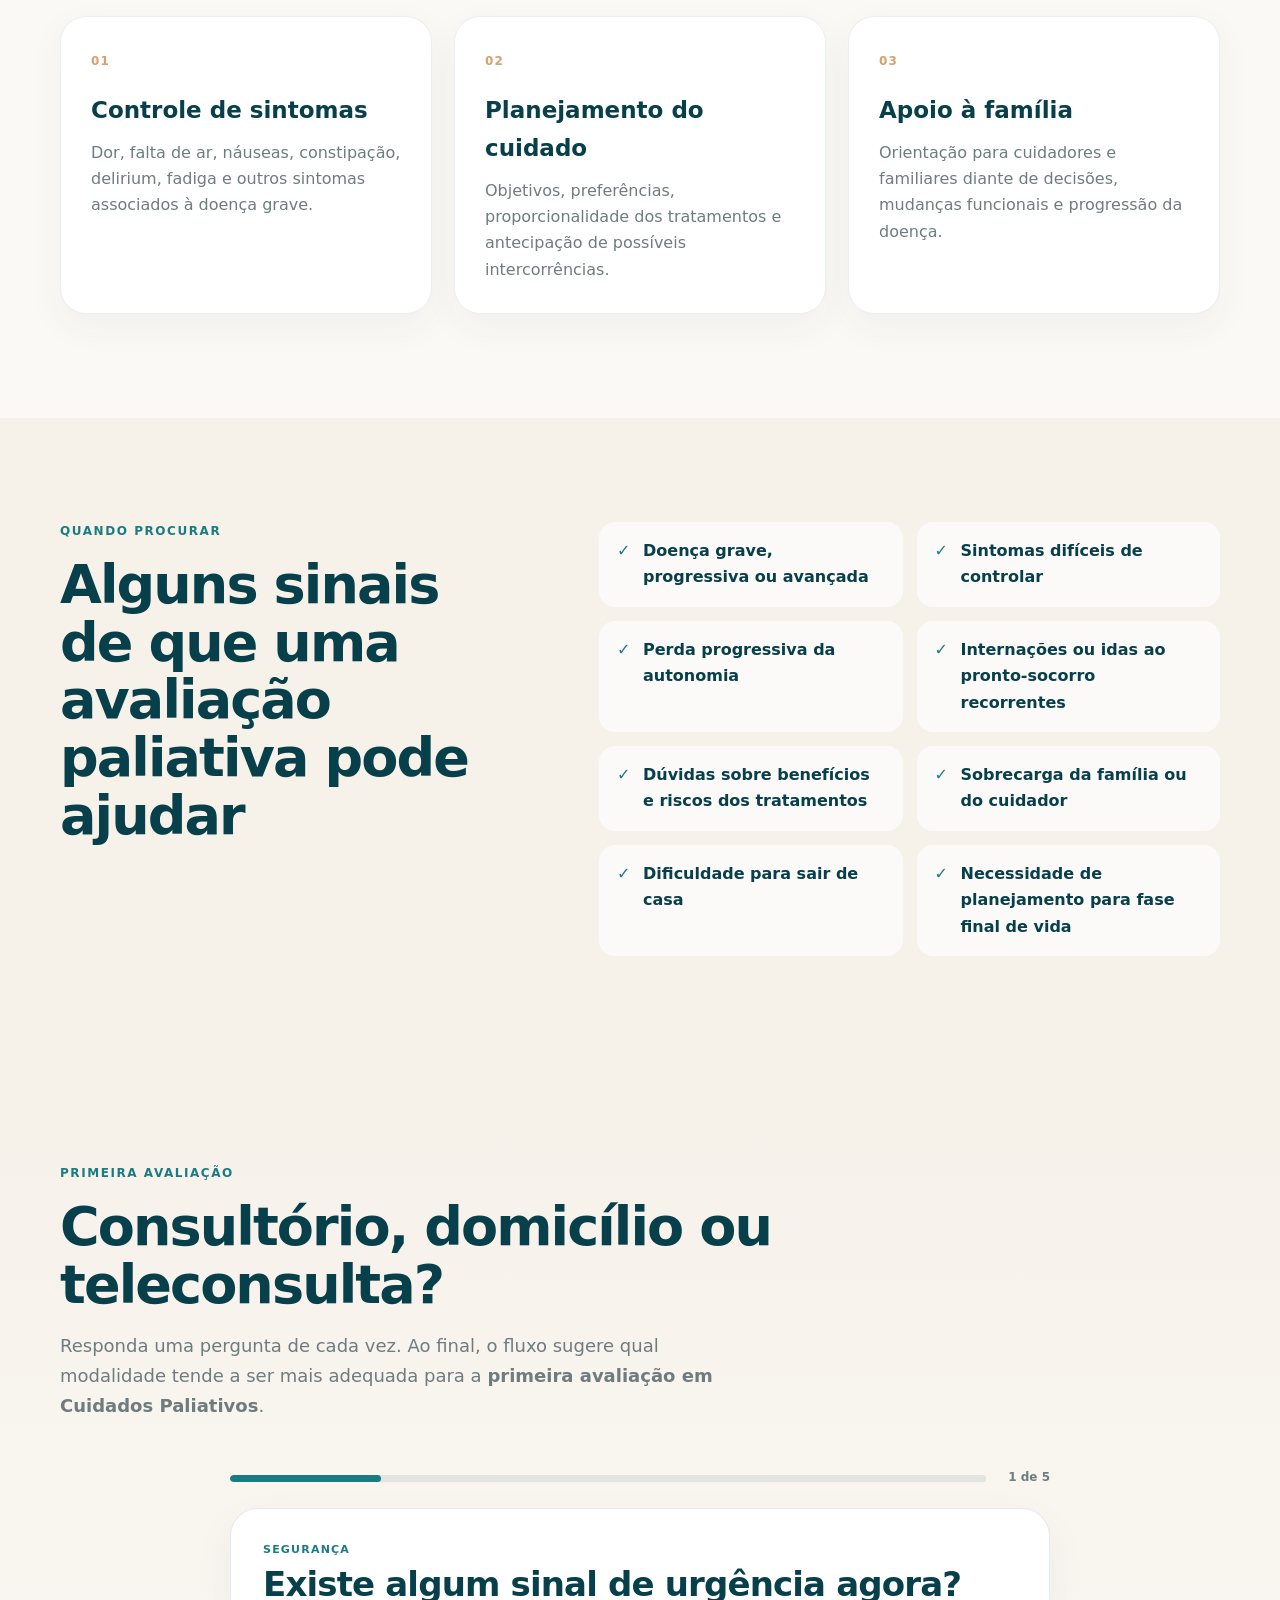
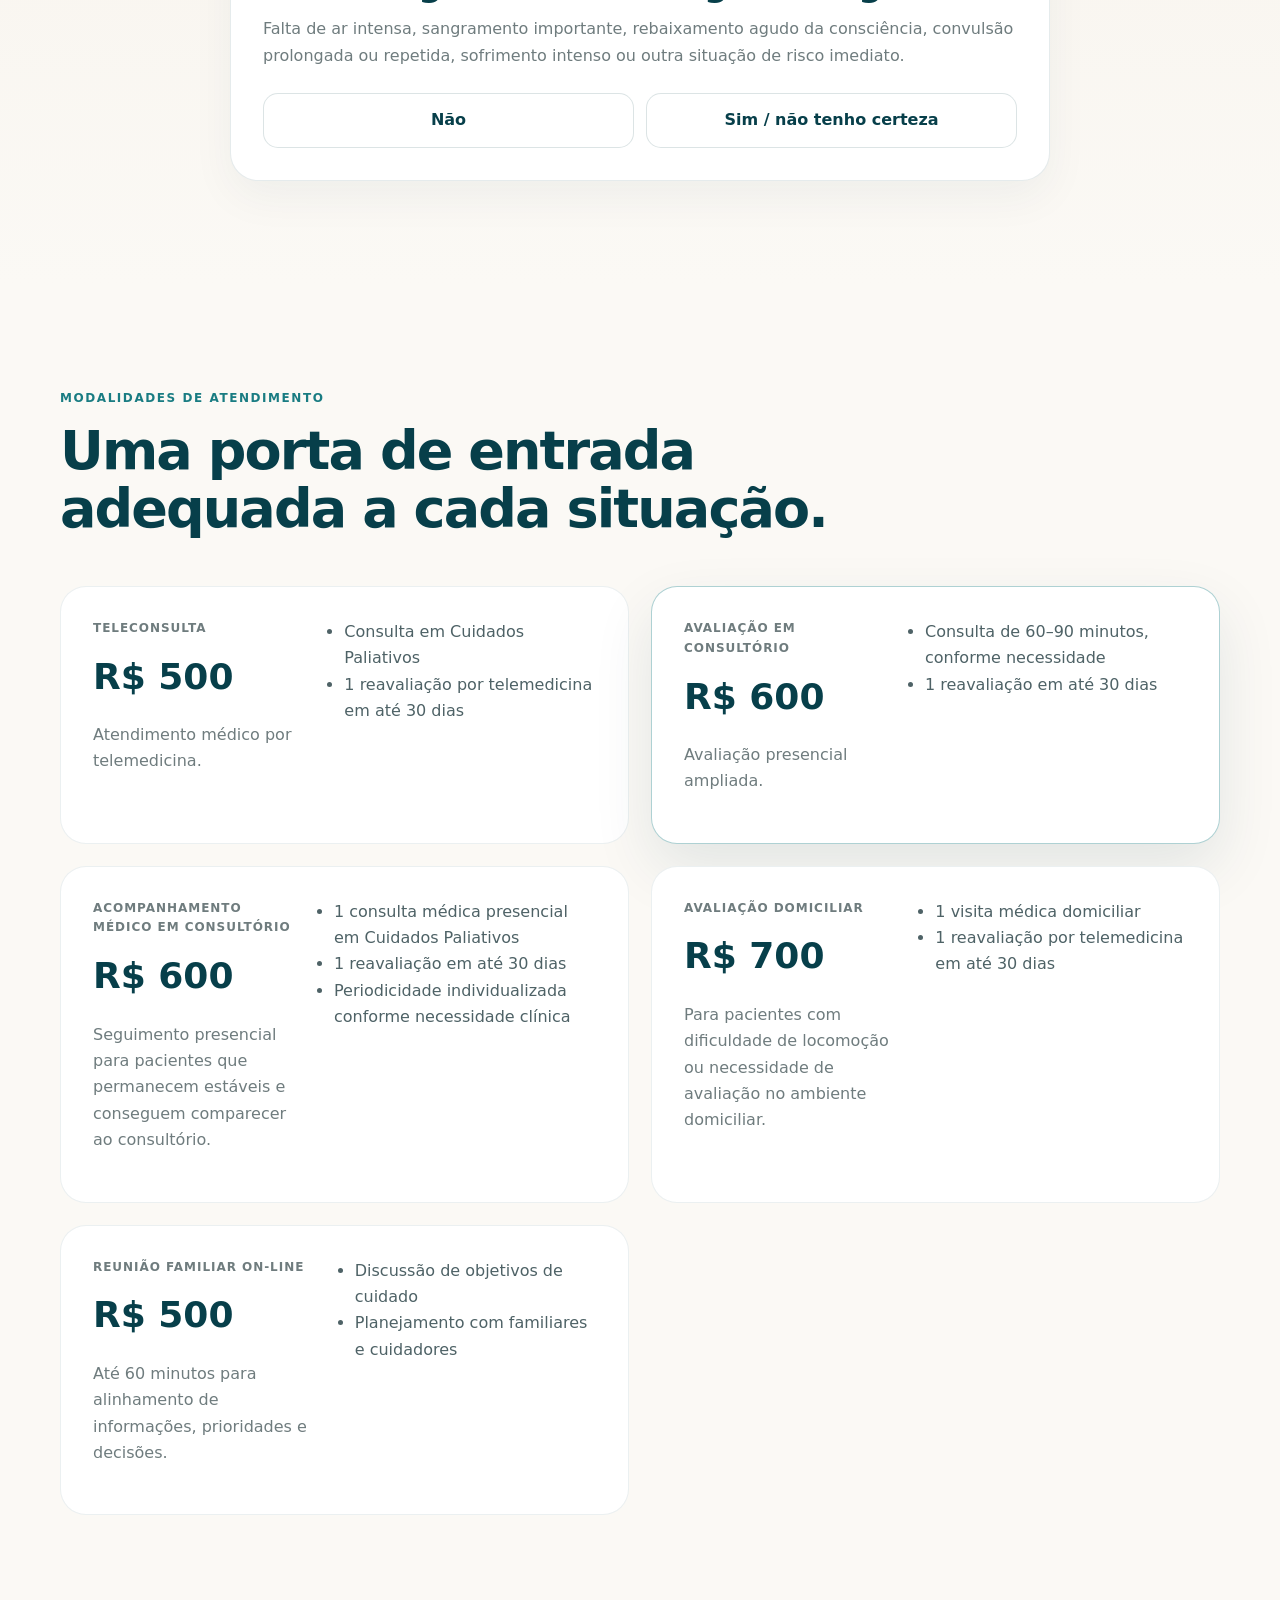
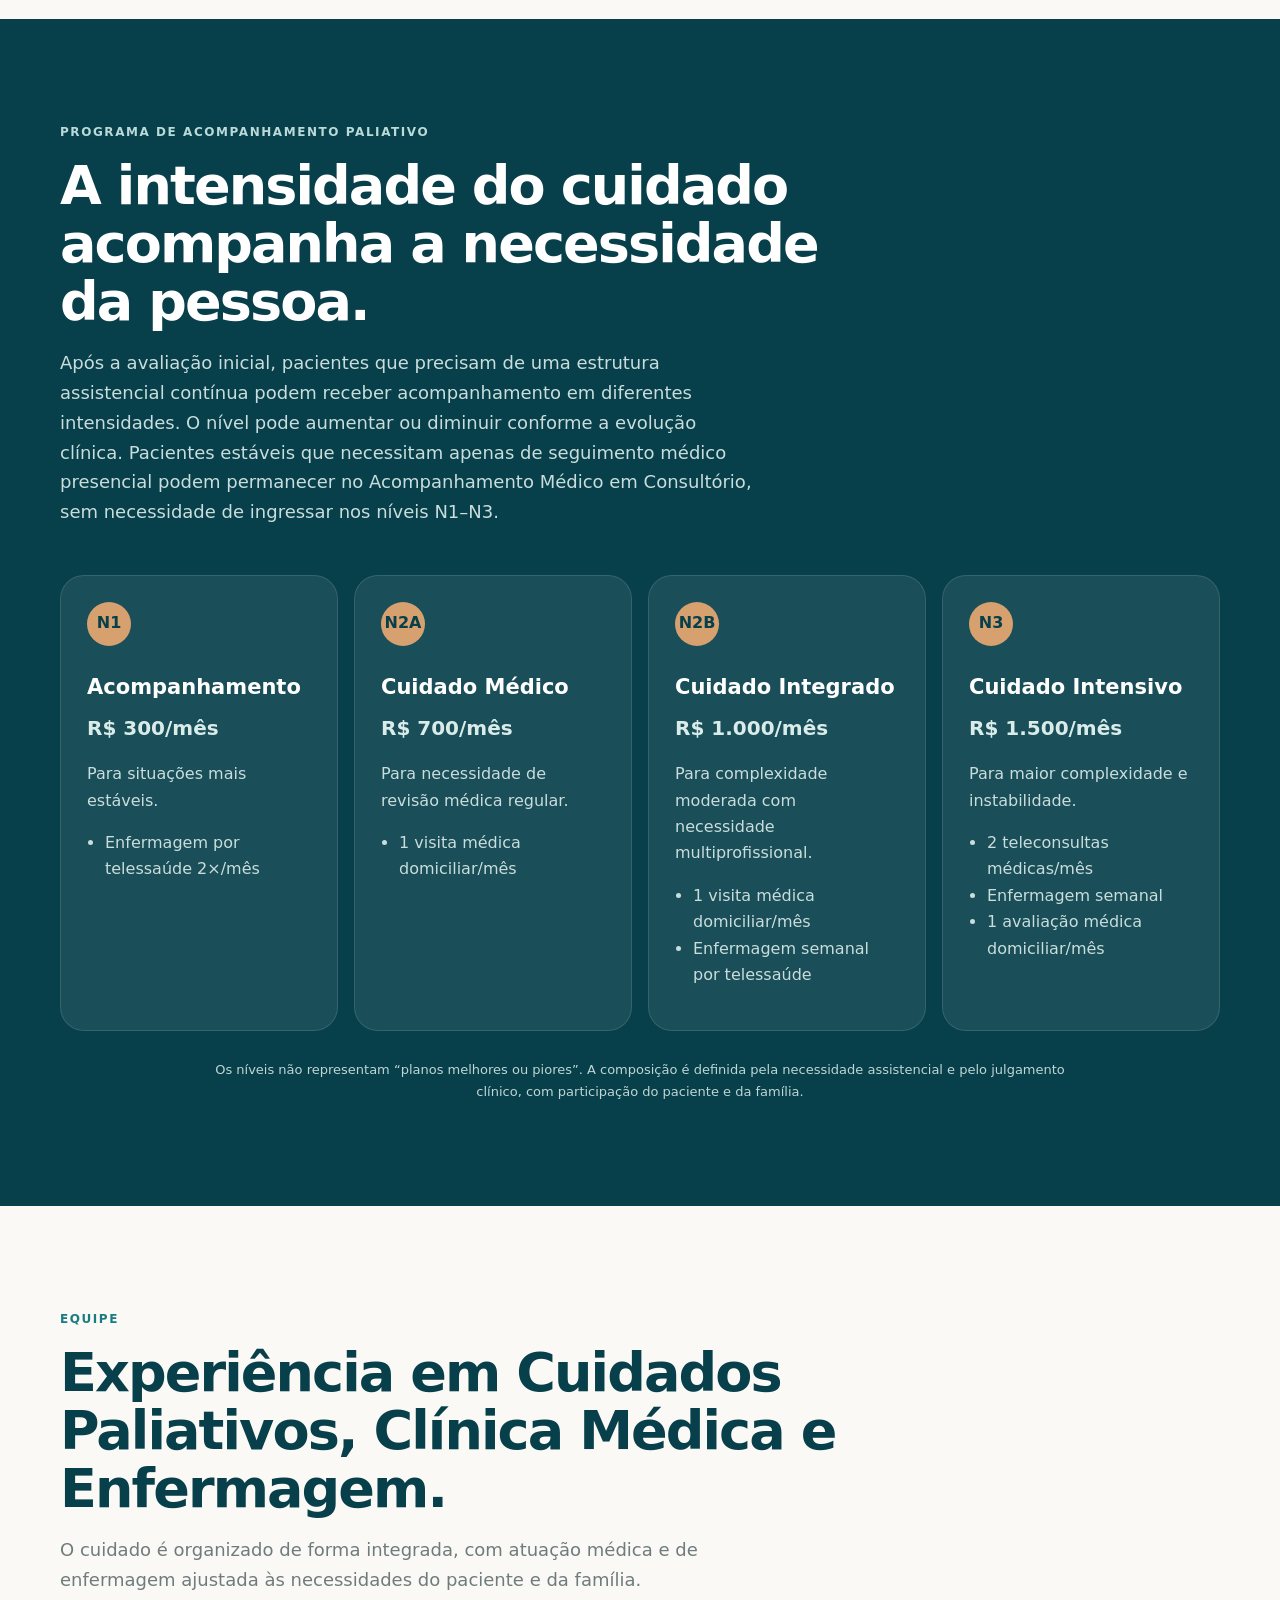
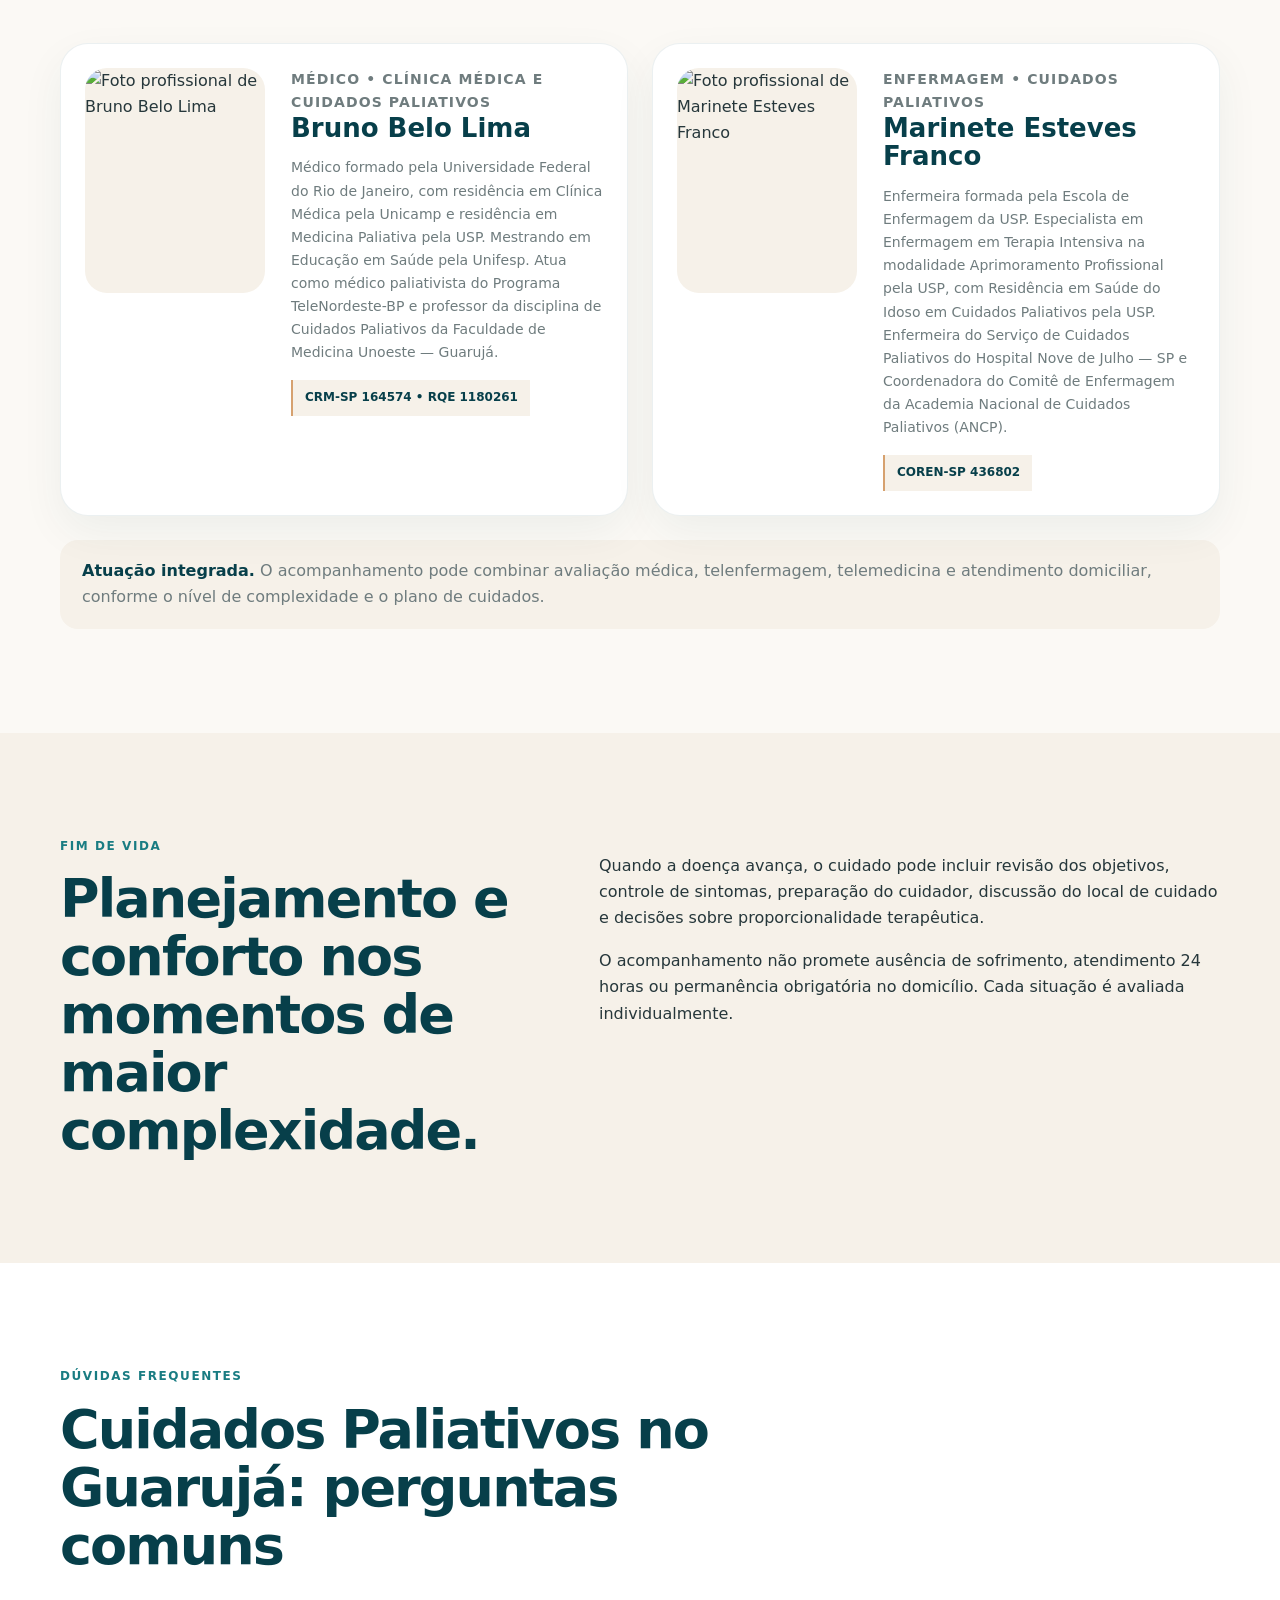
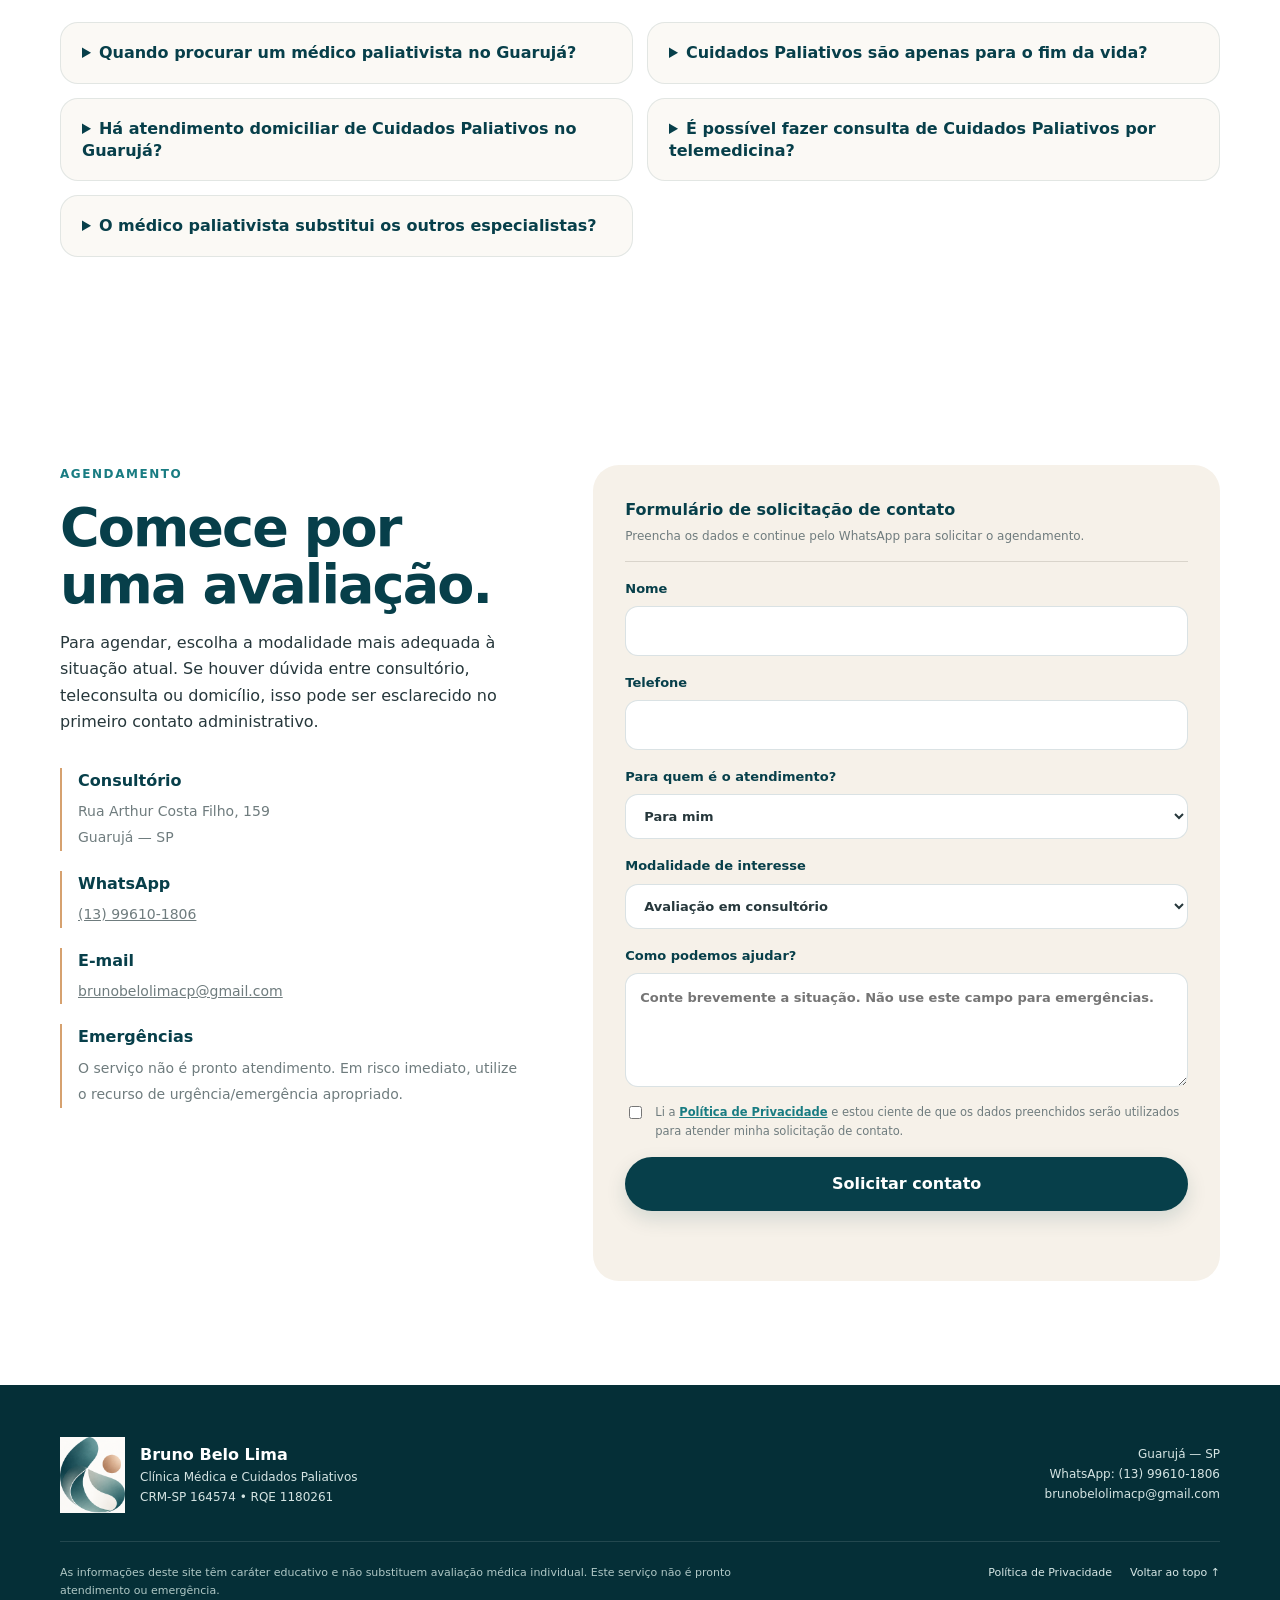
==== commit 51cd7c8d: "Add files via upload" ====
--- a/index.html
+++ b/index.html
@@ -80,6 +80,13 @@
       },
       {
         "@type": "Offer",
+        "name": "Acompanhamento Médico em Consultório",
+        "price": "600",
+        "priceCurrency": "BRL",
+        "description": "Consulta médica presencial em Cuidados Paliativos com uma reavaliação em até 30 dias."
+      },
+      {
+        "@type": "Offer",
         "name": "Avaliação Domiciliar em Cuidados Paliativos",
         "price": "700",
         "priceCurrency": "BRL"
@@ -112,6 +119,7 @@
 
       <nav id="menu" class="nav" aria-label="Navegação principal">
         <a href="#cuidados">Cuidados Paliativos</a>
+        <a href="#primeira-avaliacao">Qual atendimento?</a>
         <a href="#servicos">Atendimento</a>
         <a href="#programa">Acompanhamento</a>
         <a href="#sobre">Sobre</a>
@@ -224,6 +232,149 @@
       </div>
     </section>
 
+    
+    <!-- FLUXO PRIMEIRA AVALIACAO START -->
+    <section class="section first-assessment-flow" id="primeira-avaliacao">
+      <div class="container">
+        <div class="section-heading">
+          <p class="eyebrow">Primeira avaliação</p>
+          <h2>Consultório, domicílio ou teleconsulta?</h2>
+          <p>
+            Responda uma pergunta de cada vez. Ao final, o fluxo sugere qual modalidade tende a ser
+            mais adequada para a <strong>primeira avaliação em Cuidados Paliativos</strong>.
+          </p>
+        </div>
+
+        <div class="decision-flow" id="first-care-step">
+          <div class="decision-progress" aria-hidden="true">
+            <div class="decision-progress-track">
+              <div class="decision-progress-bar" id="fs-progress" style="width:20%"></div>
+            </div>
+            <span id="fs-progress-text">1 de 5</span>
+          </div>
+
+          <section id="fs-q1" class="decision-step">
+            <p class="decision-kicker">Segurança</p>
+            <h3>Existe algum sinal de urgência agora?</h3>
+            <p class="decision-help">
+              Falta de ar intensa, sangramento importante, rebaixamento agudo da consciência,
+              convulsão prolongada ou repetida, sofrimento intenso ou outra situação de risco imediato.
+            </p>
+            <div class="decision-options two">
+              <button type="button" data-q="1" data-v="no" class="decision-option">Não</button>
+              <button type="button" data-q="1" data-v="yes" class="decision-option">Sim / não tenho certeza</button>
+            </div>
+          </section>
+
+          <section id="fs-q2" class="decision-step" hidden>
+            <p class="decision-kicker">Deslocamento</p>
+            <h3>O paciente consegue ir ao consultório com segurança e sem sofrimento desproporcional?</h3>
+            <div class="decision-options">
+              <button type="button" data-q="2" data-v="easy" class="decision-option text-option">
+                <strong>Sim.</strong> O deslocamento é simples e bem tolerado.
+              </button>
+              <button type="button" data-q="2" data-v="help" class="decision-option text-option">
+                <strong>Sim, com ajuda.</strong> Precisa de acompanhante, cadeira de rodas ou auxílio para entrar e sair do veículo, mas o deslocamento é possível.
+              </button>
+              <button type="button" data-q="2" data-v="hard" class="decision-option text-option">
+                <strong>É difícil.</strong> Sair de casa causa muito cansaço, dor, falta de ar, confusão ou grande esforço.
+              </button>
+              <button type="button" data-q="2" data-v="unsafe" class="decision-option text-option">
+                <strong>Não.</strong> Está acamado, a transferência é insegura ou o deslocamento parece desproporcional.
+              </button>
+            </div>
+          </section>
+
+          <section id="fs-q3" class="decision-step" hidden>
+            <p class="decision-kicker">Ambiente de cuidado</p>
+            <h3>Conhecer o ambiente da casa é importante para esta primeira avaliação?</h3>
+            <p class="decision-help">
+              Por exemplo: mobilidade, cama, banheiro, cuidador, organização dos medicamentos,
+              oxigênio, sondas, feridas, dispositivos ou segurança do cuidado.
+            </p>
+            <div class="decision-options">
+              <button type="button" data-q="3" data-v="yes" class="decision-option text-option">
+                <strong>Sim.</strong> Avaliar a casa provavelmente ajudará a definir o plano.
+              </button>
+              <button type="button" data-q="3" data-v="no" class="decision-option text-option">
+                <strong>Não.</strong> O ambiente não parece ser uma questão central agora.
+              </button>
+              <button type="button" data-q="3" data-v="unsure" class="decision-option text-option">
+                <strong>Não sei.</strong>
+              </button>
+            </div>
+          </section>
+
+          <section id="fs-q4" class="decision-step" hidden>
+            <p class="decision-kicker">Avaliação remota</p>
+            <h3>Há alguma razão importante para começar por teleconsulta?</h3>
+            <p class="decision-help">
+              Na primeira avaliação, consultório ou domicílio costumam fornecer mais informações presenciais.
+            </p>
+            <div class="decision-options">
+              <button type="button" data-q="4" data-v="no" class="decision-option text-option">
+                <strong>Não.</strong> Uma avaliação presencial é viável.
+              </button>
+              <button type="button" data-q="4" data-v="distance" class="decision-option text-option">
+                <strong>Sim.</strong> Existe dificuldade logística relevante para atendimento presencial neste momento.
+              </button>
+              <button type="button" data-q="4" data-v="discussion" class="decision-option text-option">
+                <strong>Sim.</strong> O principal objetivo inicial é conversar sobre história clínica, sintomas, exames, objetivos e planejamento.
+              </button>
+            </div>
+          </section>
+
+          <section id="fs-q5" class="decision-step" hidden>
+            <p class="decision-kicker">Condições para telessaúde</p>
+            <h3>Existem boas condições para uma primeira avaliação por telemedicina?</h3>
+            <div class="decision-options">
+              <button type="button" data-q="5" data-v="yes" class="decision-option text-option">
+                <strong>Sim.</strong> Há boa conexão, privacidade, possibilidade de vídeo e o paciente ou cuidador consegue participar.
+              </button>
+              <button type="button" data-q="5" data-v="partial" class="decision-option text-option">
+                <strong>Parcialmente.</strong> Existe alguma dificuldade técnica ou de comunicação.
+              </button>
+              <button type="button" data-q="5" data-v="no" class="decision-option text-option">
+                <strong>Não.</strong> A avaliação remota provavelmente seria insuficiente.
+              </button>
+            </div>
+          </section>
+
+          <section id="fs-urgent" class="decision-result urgent-result" hidden aria-live="assertive">
+            <p class="decision-kicker">Prioridade de segurança</p>
+            <h3>Não aguarde uma primeira avaliação eletiva.</h3>
+            <p>
+              Quando existe risco imediato — ou não é possível excluí-lo com segurança — consultório,
+              visita programada ou teleconsulta não devem atrasar o cuidado necessário. Siga o plano de
+              intercorrências e procure o recurso de urgência/emergência apropriado, incluindo SAMU 192 quando indicado.
+            </p>
+            <button type="button" data-restart class="decision-secondary">Recomeçar</button>
+          </section>
+
+          <section id="fs-result" class="decision-result" hidden aria-live="polite">
+            <p class="decision-kicker">Sugestão para a primeira avaliação</p>
+            <h3 id="fs-title"></h3>
+            <p id="fs-text"></p>
+            <div id="fs-why" class="decision-why"></div>
+            <div id="fs-price" class="decision-price"></div>
+            <p class="decision-disclaimer">
+              A sugestão é orientativa. A equipe pode modificar a modalidade após conhecer melhor a situação
+              ou se houver necessidade de exame físico presencial.
+            </p>
+            <div class="decision-result-actions">
+              <a class="btn" href="#contato">Agende sua consulta</a>
+              <button type="button" data-restart class="decision-secondary">Refazer o fluxo</button>
+            </div>
+          </section>
+
+          <div id="fs-back-wrap" class="decision-back" hidden>
+            <button id="fs-back" type="button" class="decision-secondary">← Voltar à pergunta anterior</button>
+          </div>
+        </div>
+      </div>
+    </section>
+    <!-- FLUXO PRIMEIRA AVALIACAO END -->
+
     <section class="section" id="servicos">
       <div class="container">
         <div class="section-heading">
@@ -253,6 +404,19 @@
             <ul>
               <li>Consulta de 60–90 minutos, conforme necessidade</li>
               <li>1 reavaliação em até 30 dias</li>
+            </ul>
+          </article>
+
+          <article class="price-card">
+            <div>
+              <p class="price-label">Acompanhamento Médico em Consultório</p>
+              <h3>R$ 600</h3>
+              <p>Seguimento presencial para pacientes que permanecem estáveis e conseguem comparecer ao consultório.</p>
+            </div>
+            <ul>
+              <li>1 consulta médica presencial em Cuidados Paliativos</li>
+              <li>1 reavaliação em até 30 dias</li>
+              <li>Periodicidade individualizada conforme necessidade clínica</li>
             </ul>
           </article>
 
@@ -289,8 +453,10 @@
           <p class="eyebrow">Programa de Acompanhamento Paliativo</p>
           <h2>A intensidade do cuidado acompanha a necessidade da pessoa.</h2>
           <p>
-            Após a avaliação inicial, pacientes que precisam de continuidade podem receber acompanhamento
-            em diferentes intensidades. O nível pode aumentar ou diminuir conforme a evolução clínica.
+            Após a avaliação inicial, pacientes que precisam de uma estrutura assistencial contínua podem receber
+            acompanhamento em diferentes intensidades. O nível pode aumentar ou diminuir conforme a evolução clínica.
+            Pacientes estáveis que necessitam apenas de seguimento médico presencial podem permanecer no
+            Acompanhamento Médico em Consultório, sem necessidade de ingressar nos níveis N1–N3.
           </p>
         </div>
 
@@ -306,18 +472,18 @@
           <article class="level-card">
             <span>N2A</span>
             <h3>Cuidado Médico</h3>
-            <strong>R$ 500/mês</strong>
+            <strong>R$ 700/mês</strong>
             <p>Para necessidade de revisão médica regular.</p>
-            <ul><li>1 teleconsulta médica/mês</li></ul>
+            <ul><li>1 visita médica domiciliar/mês</li></ul>
           </article>
 
           <article class="level-card">
             <span>N2B</span>
             <h3>Cuidado Integrado</h3>
-            <strong>R$ 800/mês</strong>
+            <strong>R$ 1.000/mês</strong>
             <p>Para complexidade moderada com necessidade multiprofissional.</p>
             <ul>
-              <li>1 teleconsulta médica/mês</li>
+              <li>1 visita médica domiciliar/mês</li>
               <li>Enfermagem semanal por telessaúde</li>
             </ul>
           </article>
@@ -394,6 +560,7 @@
                 Paliativos pela USP. Enfermeira do Serviço de Cuidados Paliativos do Hospital Nove de Julho — SP
                 e Coordenadora do Comitê de Enfermagem da Academia Nacional de Cuidados Paliativos (ANCP).
               </p>
+              <div class="team-credentials">COREN-SP 436802</div>
             </div>
           </article>
         </div>
@@ -516,6 +683,7 @@
             Modalidade de interesse
             <select name="modalidade">
               <option>Avaliação em consultório</option>
+              <option>Acompanhamento médico em consultório</option>
               <option>Teleconsulta</option>
               <option>Avaliação domiciliar</option>
               <option>Reunião familiar on-line</option>
--- a/styles.css
+++ b/styles.css
@@ -320,3 +320,145 @@
   .team-card{grid-template-columns:1fr}
   .team-photo-wrap{max-width:240px}
 }
+
+/* v2.1 — fluxo decisório da primeira avaliação */
+.first-assessment-flow{
+  background:linear-gradient(180deg,#F6F1E9 0%,#FBF9F5 100%);
+}
+.decision-flow{
+  max-width:820px;
+  margin:0 auto;
+}
+.decision-progress{
+  display:flex;
+  align-items:center;
+  gap:14px;
+  margin-bottom:20px;
+}
+.decision-progress-track{
+  flex:1;
+  height:7px;
+  overflow:hidden;
+  border-radius:999px;
+  background:rgba(7,63,74,.09);
+}
+.decision-progress-bar{
+  height:100%;
+  border-radius:999px;
+  background:var(--ocean);
+  transition:width .25s ease;
+}
+.decision-progress span{
+  min-width:50px;
+  font-size:12px;
+  font-weight:750;
+  color:var(--muted);
+  text-align:right;
+}
+.decision-step,
+.decision-result{
+  background:#fff;
+  border:1px solid rgba(7,63,74,.10);
+  border-radius:28px;
+  padding:32px;
+  box-shadow:0 16px 44px rgba(7,63,74,.05);
+}
+.decision-kicker{
+  margin:0 0 6px;
+  color:var(--ocean);
+  font-size:11px;
+  font-weight:850;
+  text-transform:uppercase;
+  letter-spacing:.11em;
+}
+.decision-step h3,
+.decision-result h3{
+  margin:0;
+  color:var(--deep);
+  font-size:clamp(24px,4vw,34px);
+  line-height:1.15;
+  letter-spacing:-.025em;
+}
+.decision-help,
+.decision-result>p:not(.decision-kicker):not(.decision-disclaimer){
+  margin:12px 0 0;
+  color:var(--muted);
+}
+.decision-options{
+  display:grid;
+  gap:12px;
+  margin-top:24px;
+}
+.decision-options.two{
+  grid-template-columns:1fr 1fr;
+}
+.decision-option,
+.decision-secondary{
+  min-height:48px;
+  border:1px solid rgba(7,63,74,.14);
+  border-radius:15px;
+  padding:13px 16px;
+  background:#fff;
+  color:var(--deep);
+  font-weight:650;
+  cursor:pointer;
+  text-align:center;
+}
+.decision-option.text-option{
+  text-align:left;
+  line-height:1.45;
+}
+.decision-option:hover,
+.decision-option:focus,
+.decision-secondary:hover,
+.decision-secondary:focus{
+  border-color:var(--ocean);
+  background:#EEF6F5;
+  outline:none;
+}
+.decision-option:focus-visible,
+.decision-secondary:focus-visible{
+  box-shadow:0 0 0 3px rgba(25,124,130,.16);
+}
+.decision-result{
+  border-color:rgba(25,124,130,.25);
+}
+.urgent-result{
+  background:#FFF8F6;
+  border-color:rgba(154,51,43,.22);
+}
+.decision-why{
+  margin-top:20px;
+  padding-top:18px;
+  border-top:1px solid rgba(7,63,74,.08);
+  color:var(--ink);
+}
+.decision-price{
+  margin-top:16px;
+  padding:16px 18px;
+  border-radius:15px;
+  background:var(--cream);
+  color:var(--deep);
+  font-weight:750;
+}
+.decision-disclaimer{
+  margin:16px 0 0;
+  color:var(--muted);
+  font-size:12px;
+}
+.decision-result-actions{
+  display:flex;
+  gap:12px;
+  flex-wrap:wrap;
+  align-items:center;
+  margin-top:22px;
+}
+.decision-back{
+  margin-top:14px;
+}
+[hidden]{display:none!important}
+@media(max-width:640px){
+  .decision-step,.decision-result{padding:22px}
+  .decision-options.two{grid-template-columns:1fr}
+  .decision-option,.decision-secondary{font-size:15px}
+}
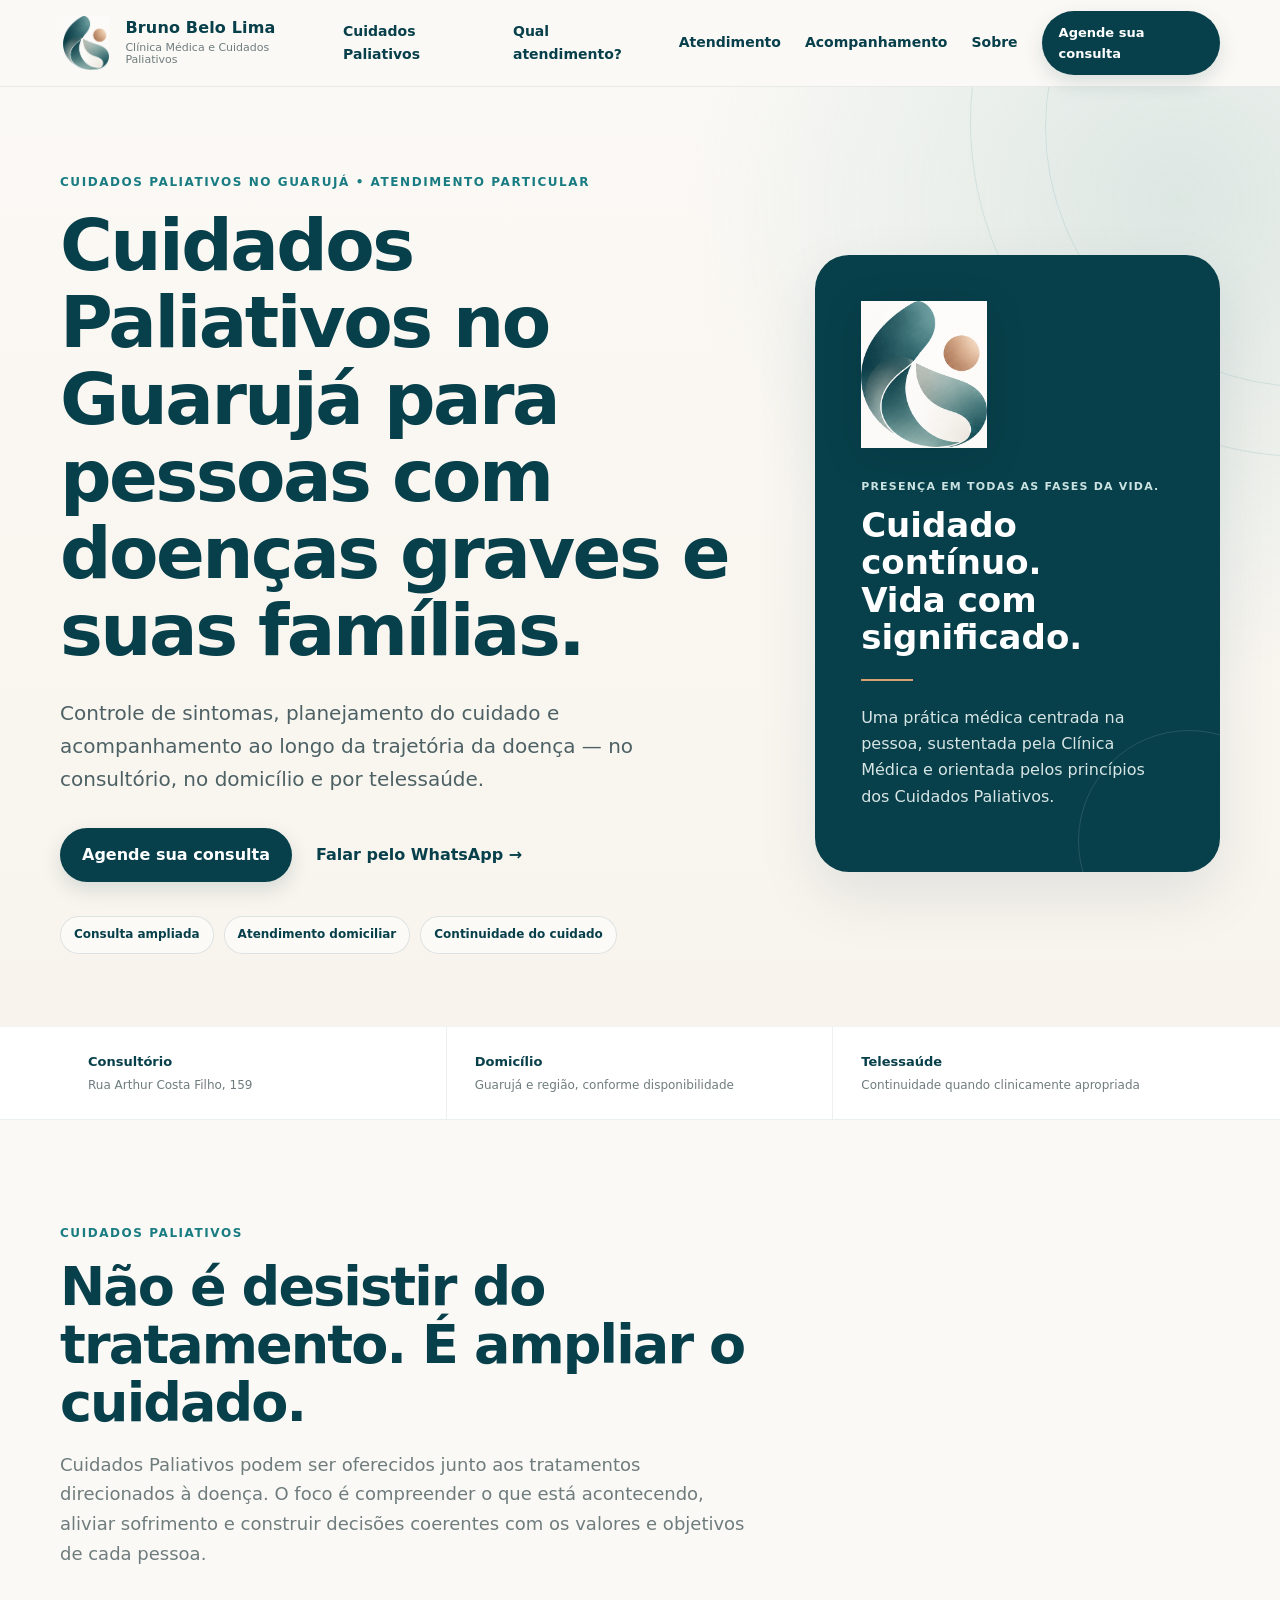
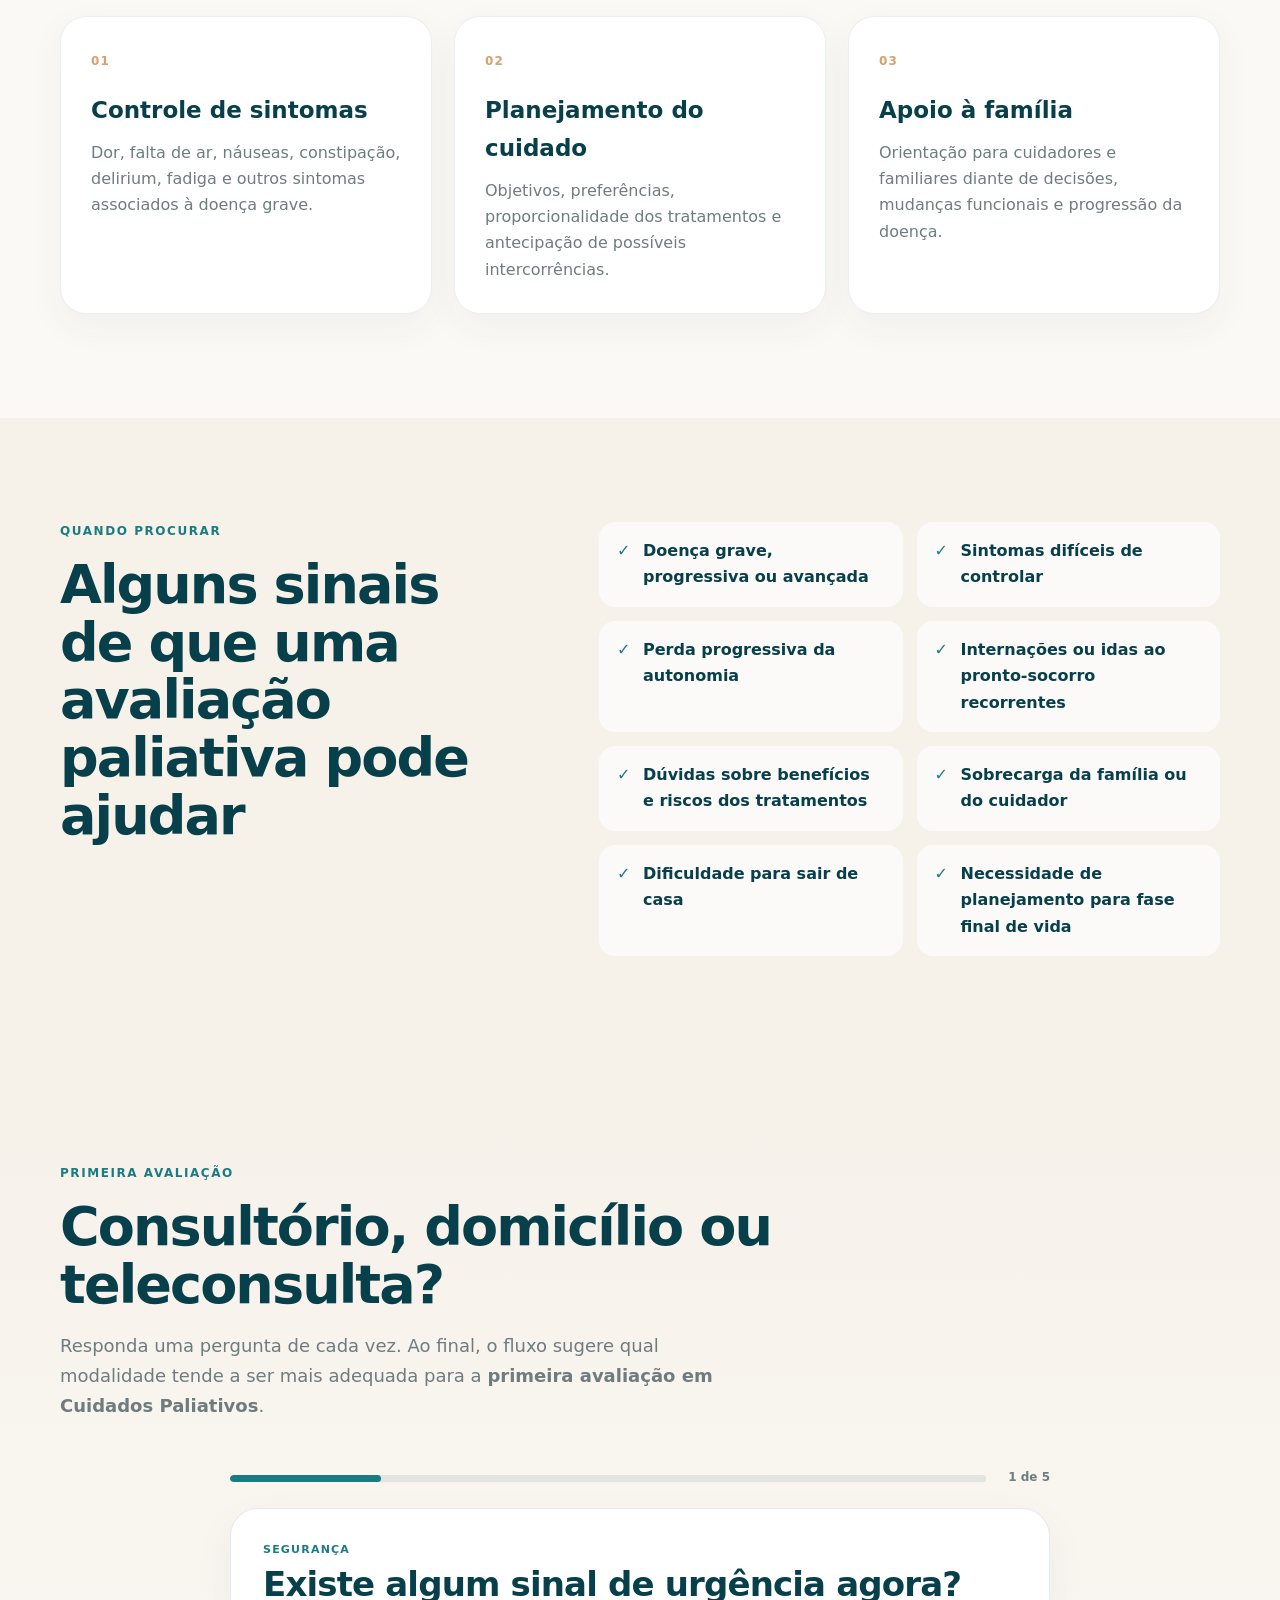
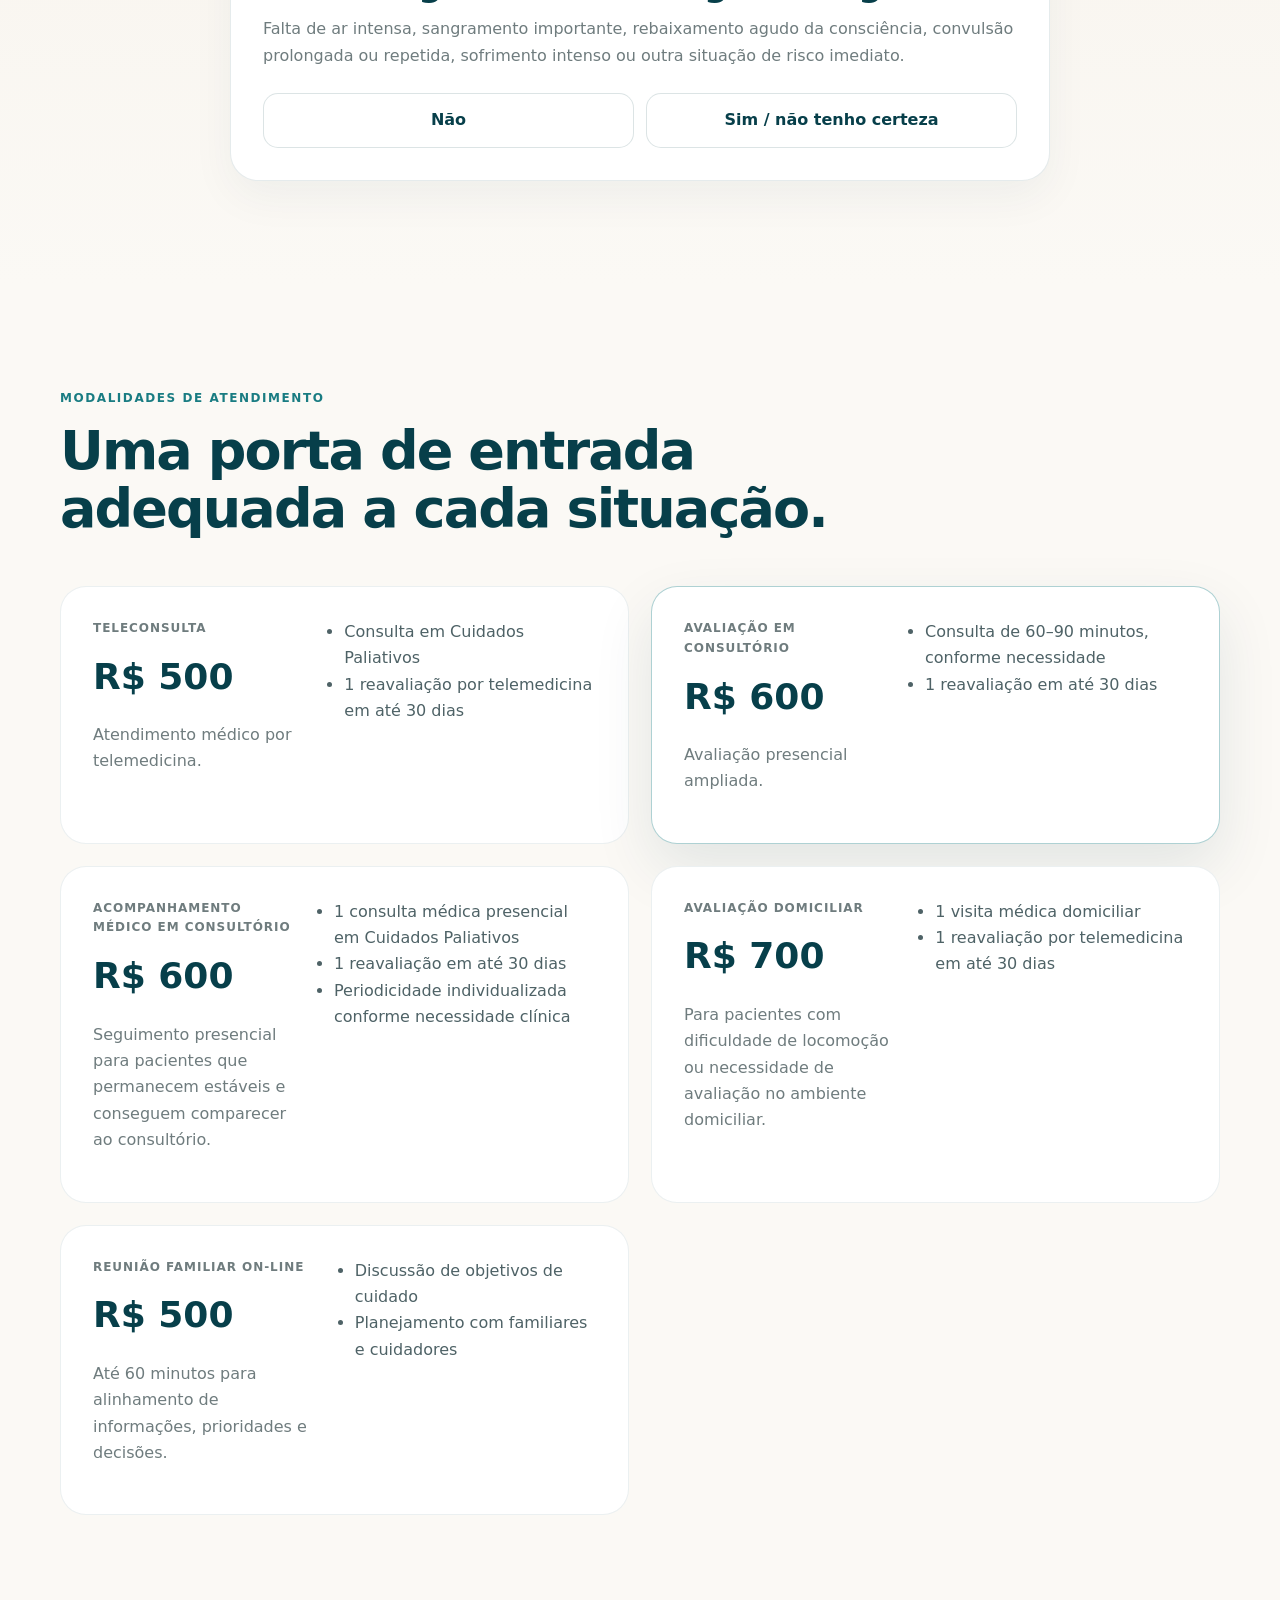
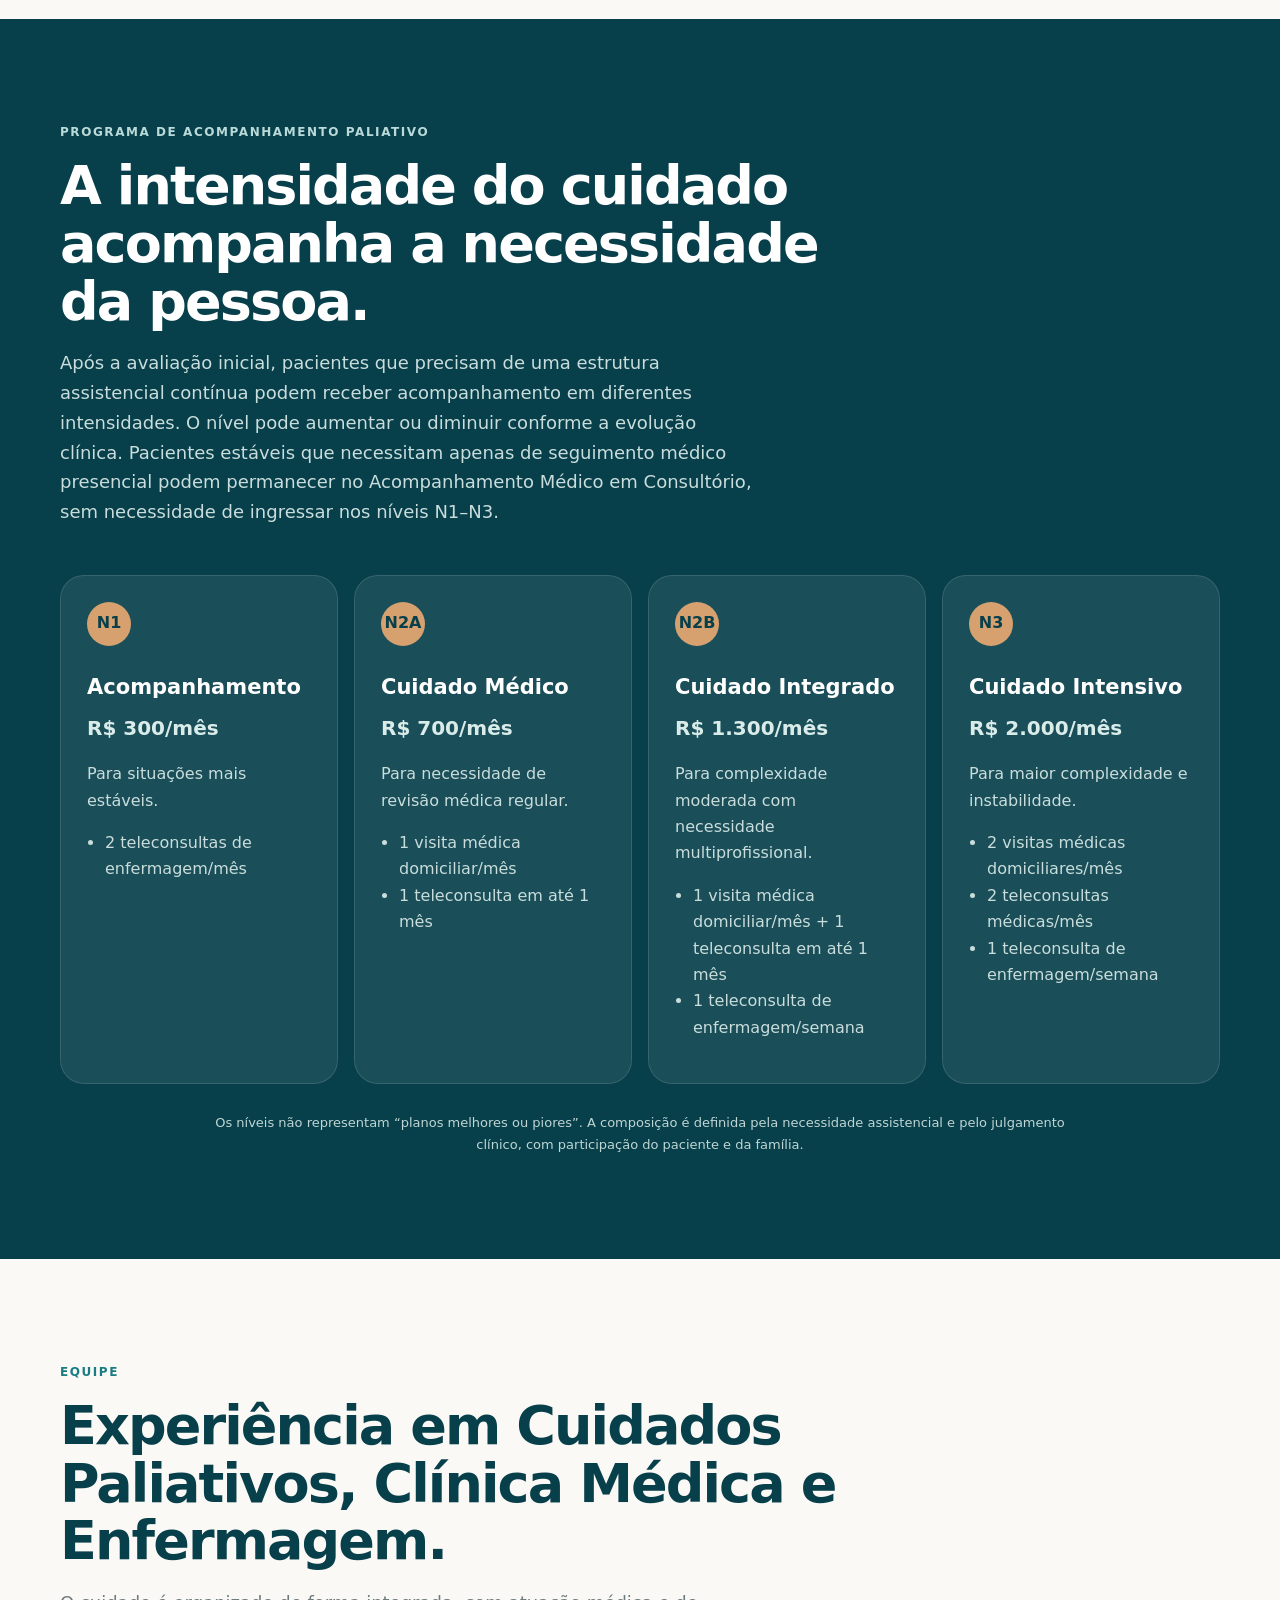
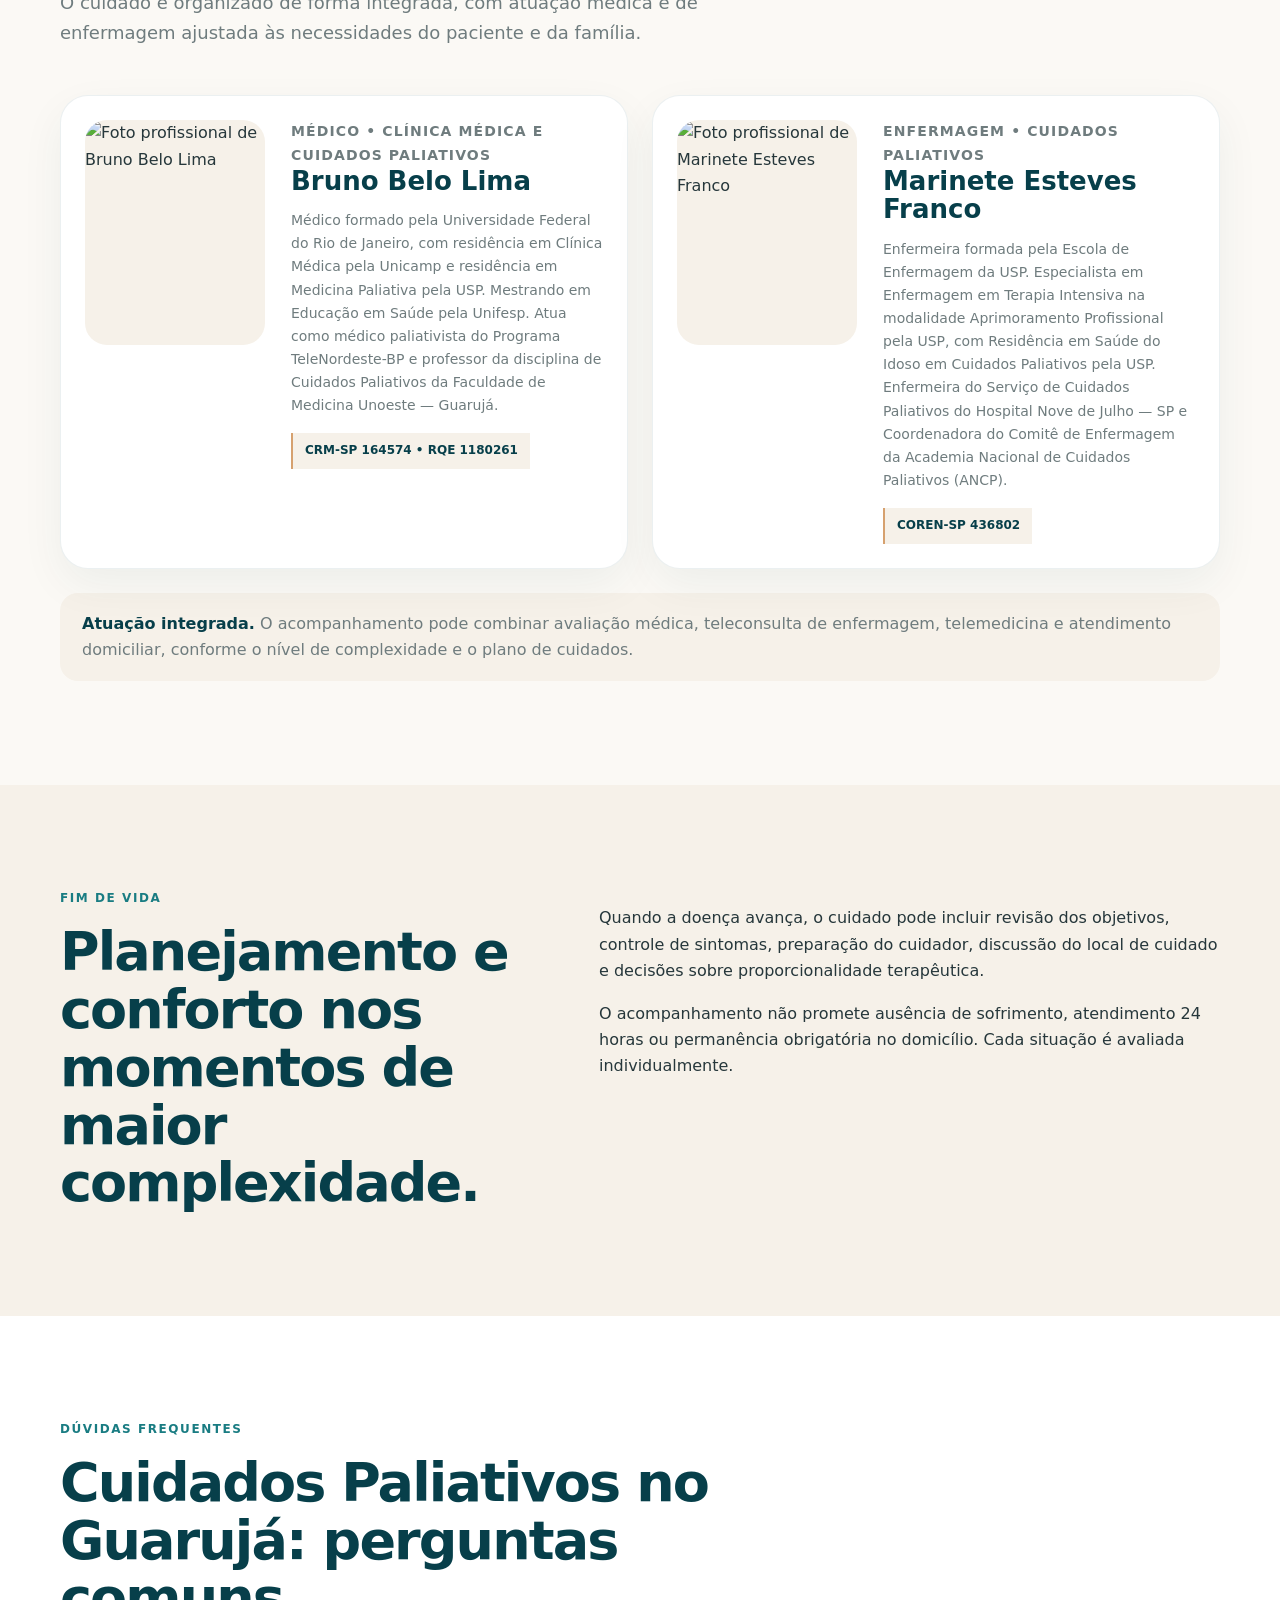
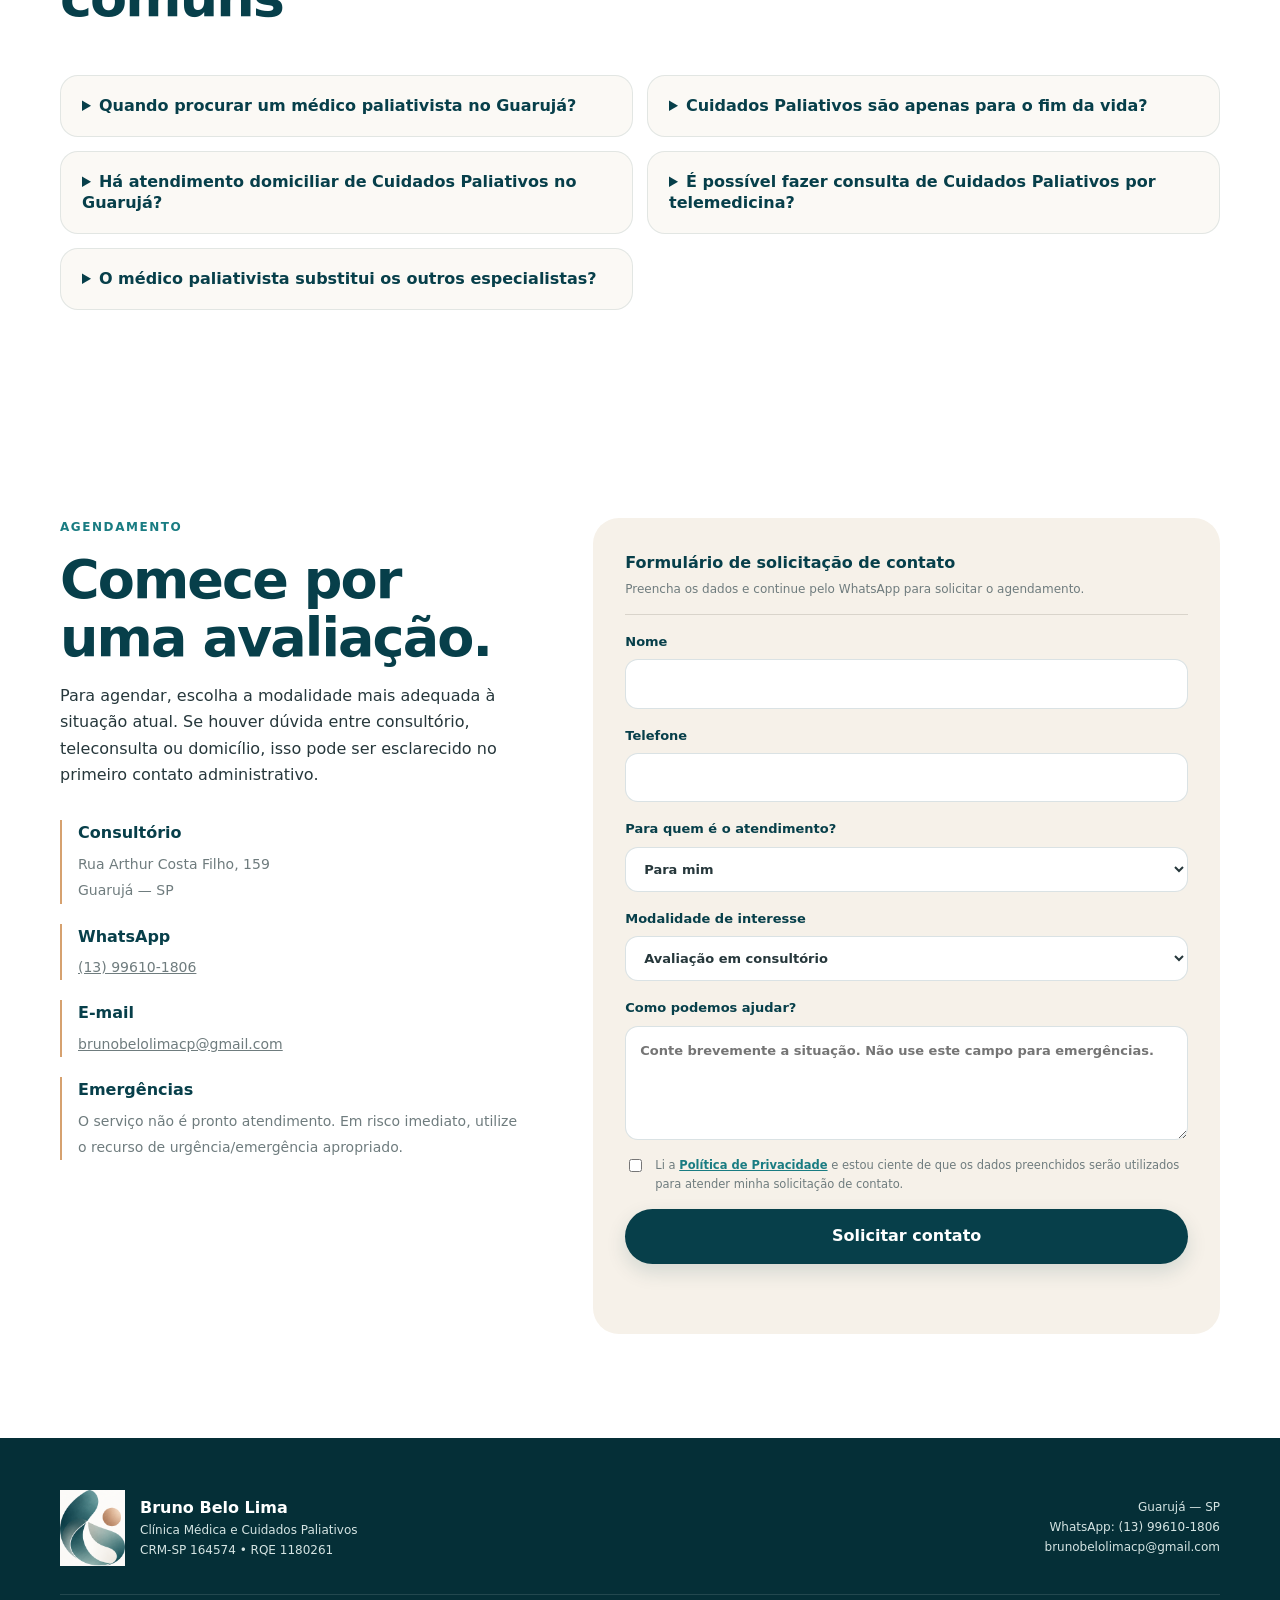
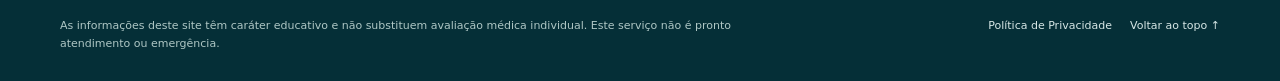
==== commit af7a3725: "Add files via upload" ====
--- a/index.html
+++ b/index.html
@@ -466,7 +466,7 @@
             <h3>Acompanhamento</h3>
             <strong>R$ 300/mês</strong>
             <p>Para situações mais estáveis.</p>
-            <ul><li>Enfermagem por telessaúde 2×/mês</li></ul>
+            <ul><li>2 teleconsultas de enfermagem/mês</li></ul>
           </article>
 
           <article class="level-card">
@@ -474,29 +474,30 @@
             <h3>Cuidado Médico</h3>
             <strong>R$ 700/mês</strong>
             <p>Para necessidade de revisão médica regular.</p>
-            <ul><li>1 visita médica domiciliar/mês</li></ul>
+            <ul><li>1 visita médica domiciliar/mês</li>
+              <li>1 teleconsulta em até 1 mês</li></ul>
           </article>
 
           <article class="level-card">
             <span>N2B</span>
             <h3>Cuidado Integrado</h3>
-            <strong>R$ 1.000/mês</strong>
+            <strong>R$ 1.300/mês</strong>
             <p>Para complexidade moderada com necessidade multiprofissional.</p>
             <ul>
-              <li>1 visita médica domiciliar/mês</li>
-              <li>Enfermagem semanal por telessaúde</li>
+              <li>1 visita médica domiciliar/mês + 1 teleconsulta em até 1 mês</li>
+              <li>1 teleconsulta de enfermagem/semana</li>
             </ul>
           </article>
 
           <article class="level-card">
             <span>N3</span>
             <h3>Cuidado Intensivo</h3>
-            <strong>R$ 1.500/mês</strong>
+            <strong>R$ 2.000/mês</strong>
             <p>Para maior complexidade e instabilidade.</p>
             <ul>
+              <li>2 visitas médicas domiciliares/mês</li>
               <li>2 teleconsultas médicas/mês</li>
-              <li>Enfermagem semanal</li>
-              <li>1 avaliação médica domiciliar/mês</li>
+              <li>1 teleconsulta de enfermagem/semana</li>
             </ul>
           </article>
         </div>
@@ -567,7 +568,7 @@
 
         <div class="team-note">
           <strong>Atuação integrada.</strong>
-          O acompanhamento pode combinar avaliação médica, telenfermagem, telemedicina e atendimento domiciliar,
+          O acompanhamento pode combinar avaliação médica, teleconsulta de enfermagem, telemedicina e atendimento domiciliar,
           conforme o nível de complexidade e o plano de cuidados.
         </div>
       </div>
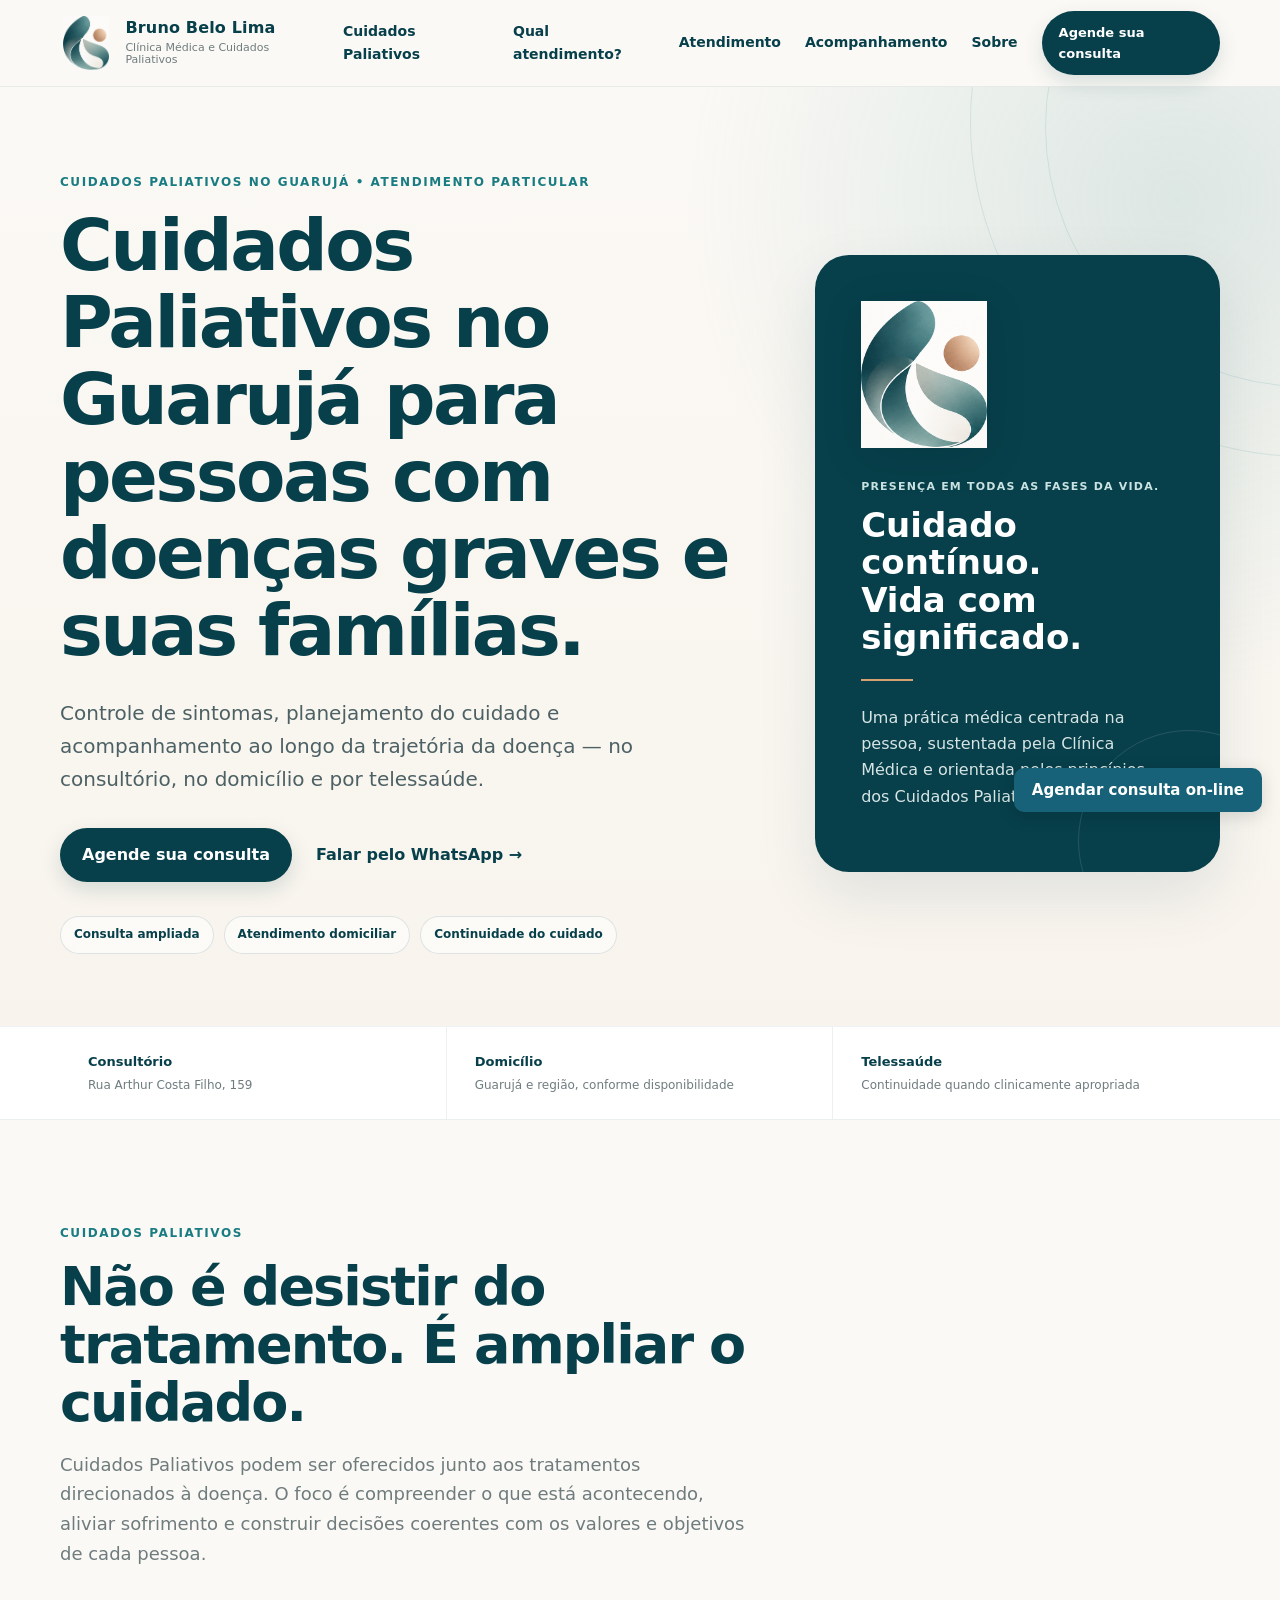
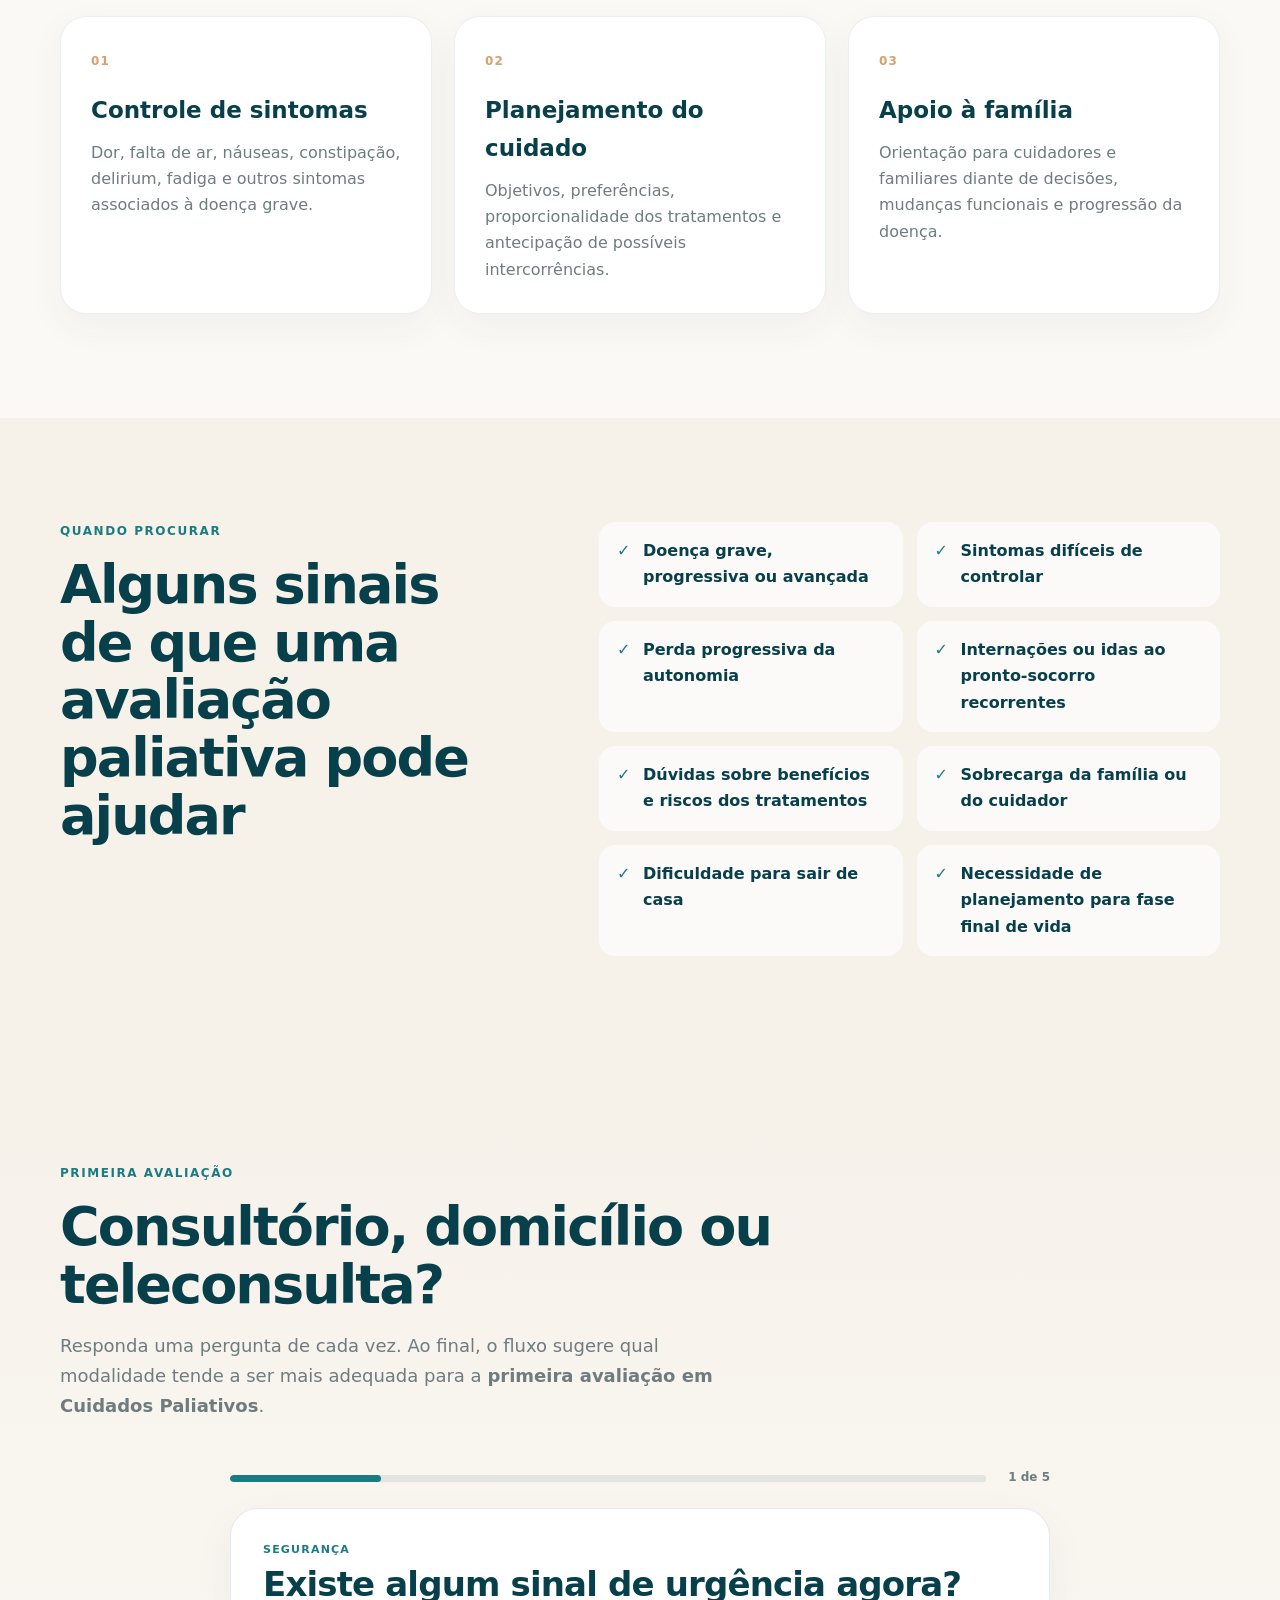
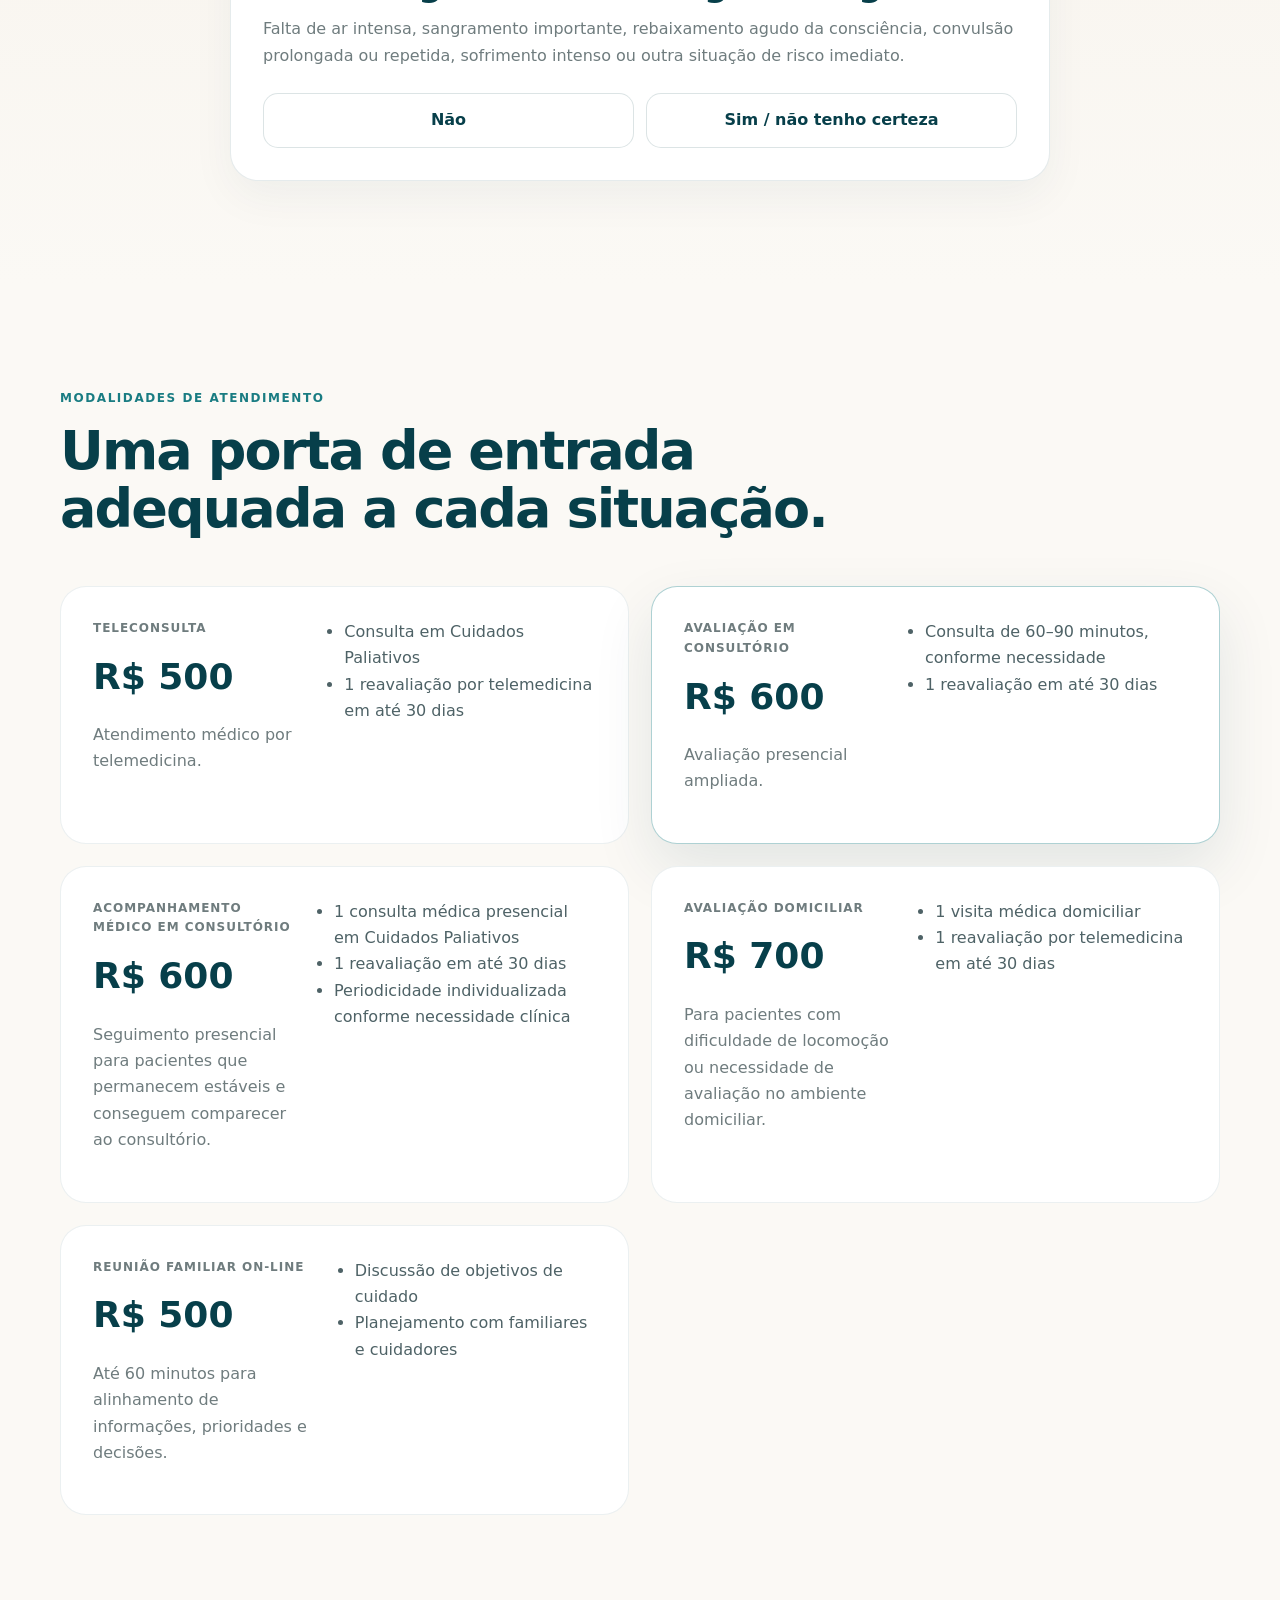
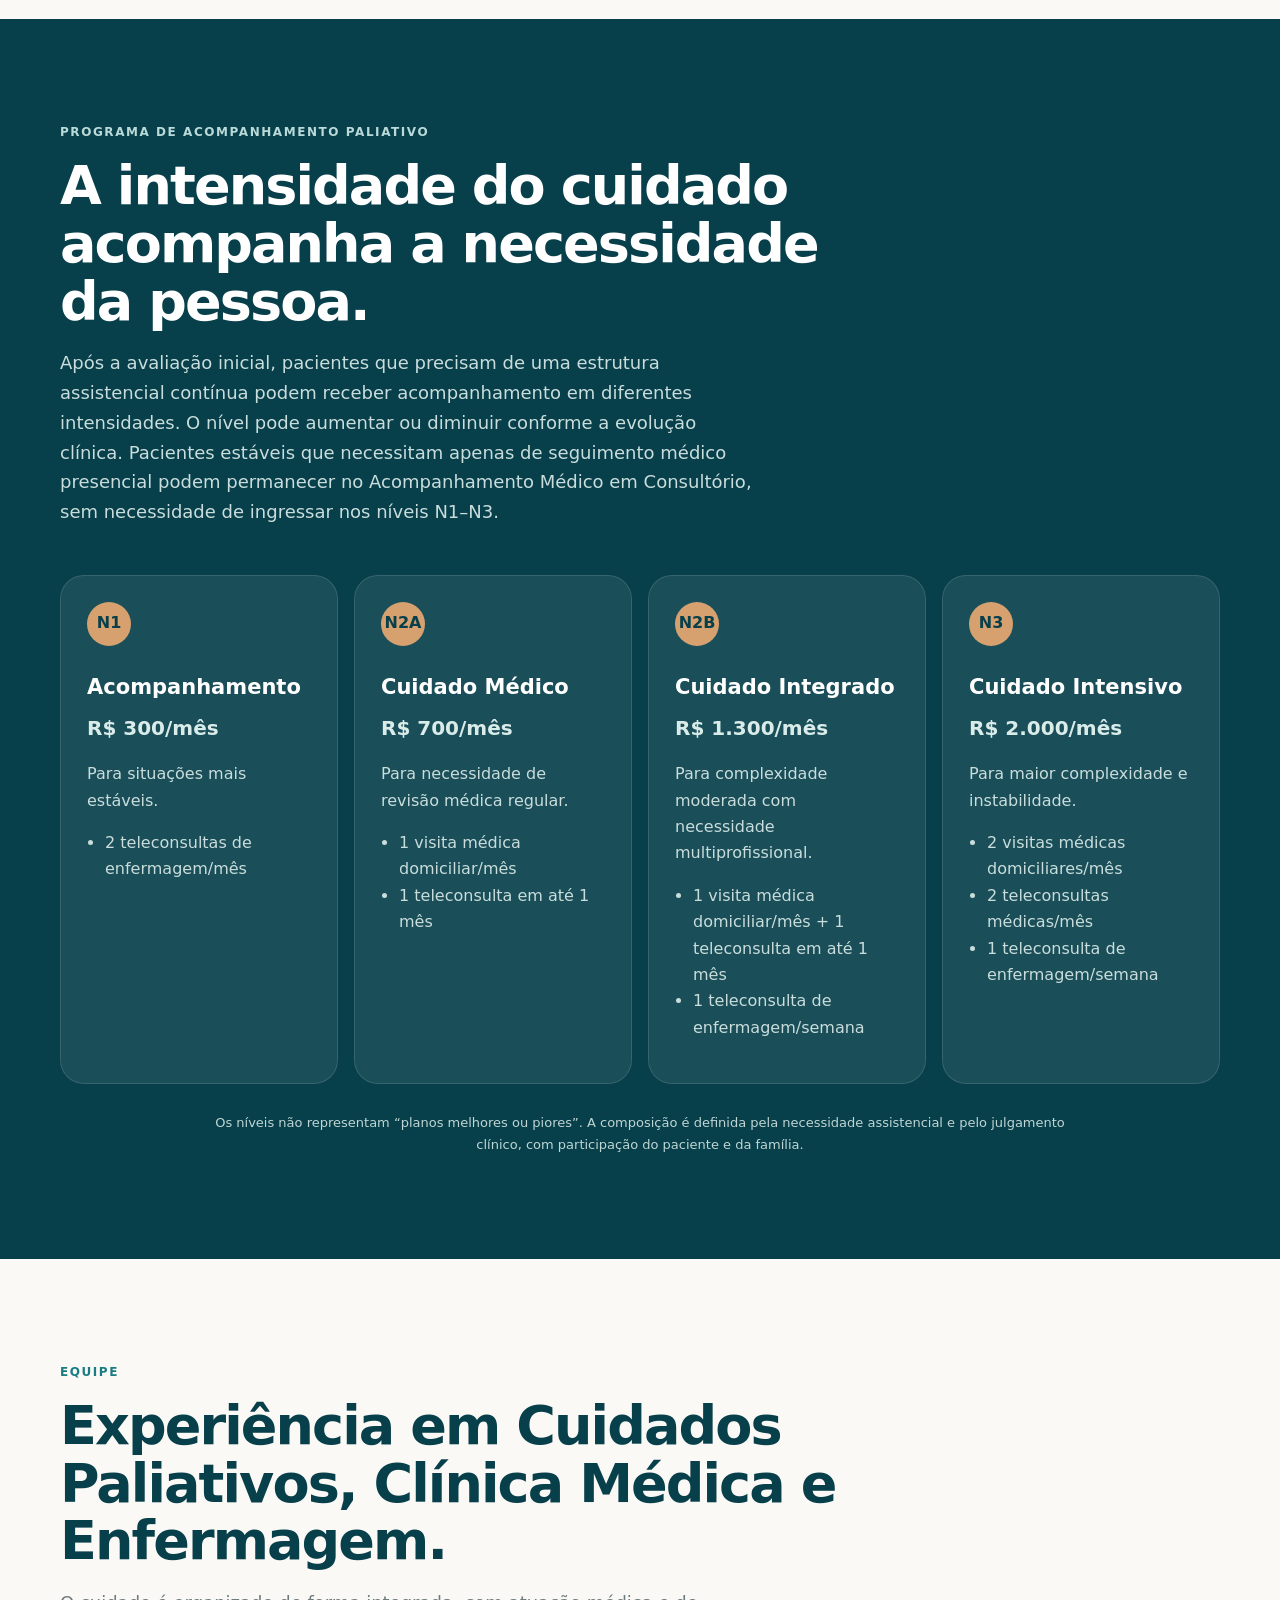
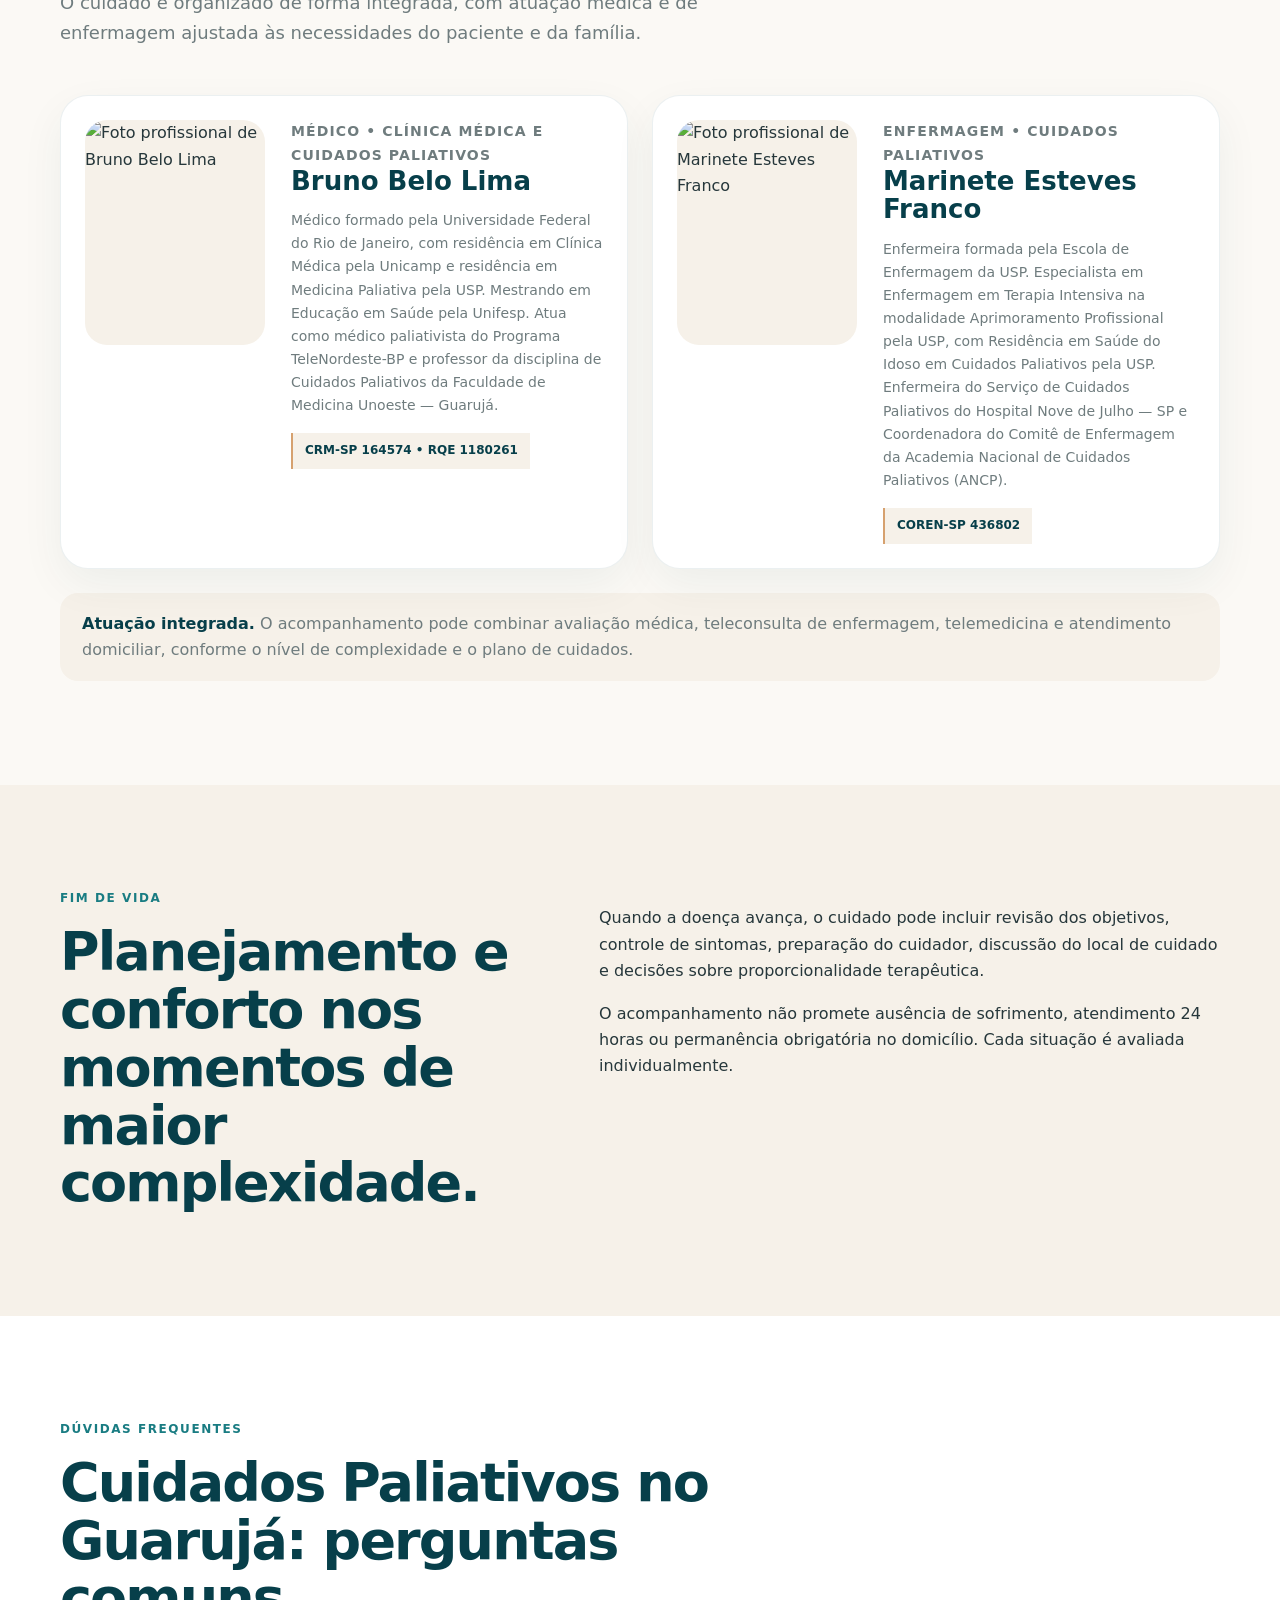
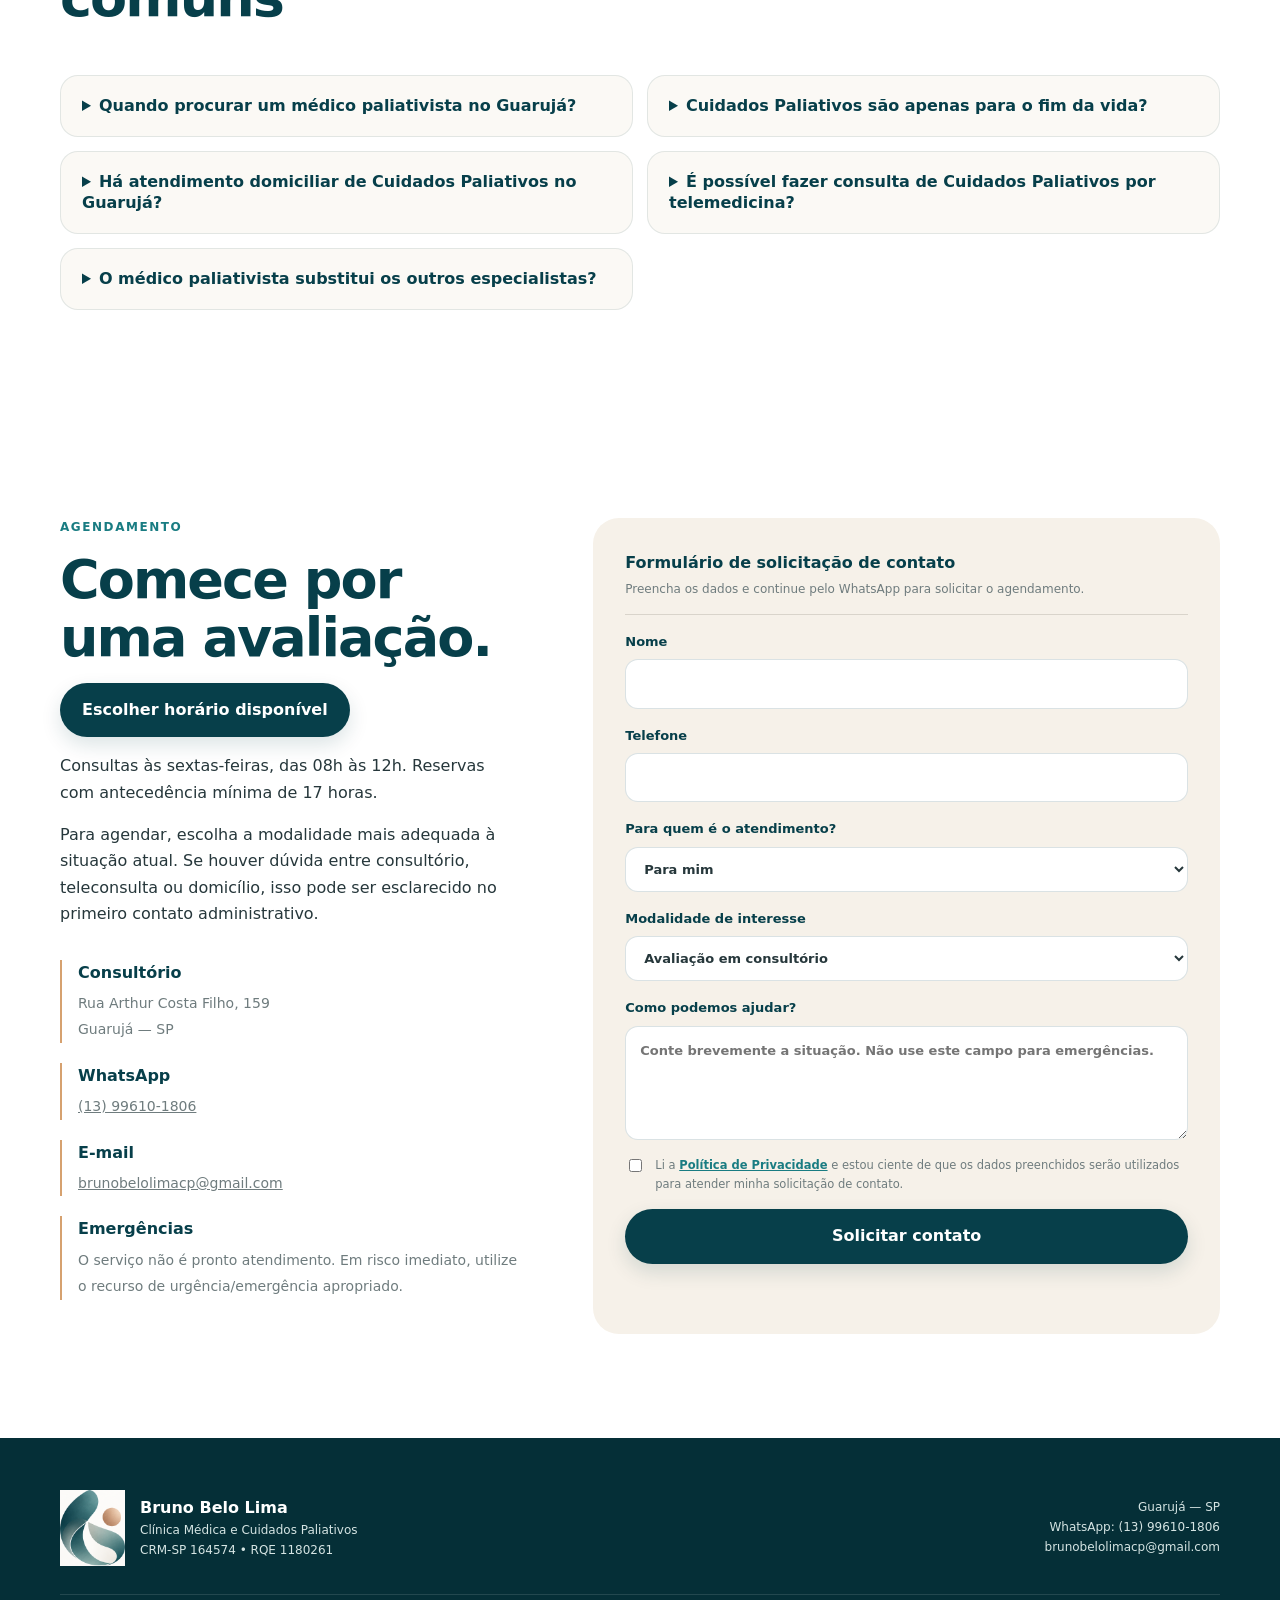
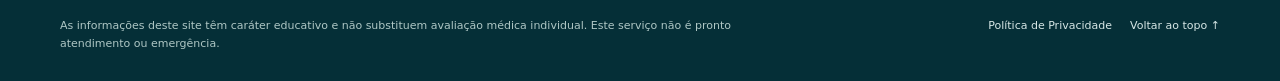
==== commit 228b4758: "Add files via upload" ====
--- a/index.html
+++ b/index.html
@@ -123,7 +123,7 @@
         <a href="#servicos">Atendimento</a>
         <a href="#programa">Acompanhamento</a>
         <a href="#sobre">Sobre</a>
-        <a class="btn btn-small" href="#contato">Agende sua consulta</a>
+        <a class="btn btn-small" href="./agendar.html">Agende sua consulta</a>
       </nav>
     </div>
   </header>
@@ -141,7 +141,7 @@
             no consultório, no domicílio e por telessaúde.
           </p>
           <div class="hero-actions">
-            <a class="btn" href="#contato">Agende sua consulta</a>
+            <a class="btn" href="./agendar.html">Agende sua consulta</a>
             <a class="text-link" href="https://wa.me/5513996101806" target="_blank" rel="noopener">Falar pelo WhatsApp <span aria-hidden="true">→</span></a>
           </div>
           <div class="hero-points" aria-label="Diferenciais">
@@ -362,7 +362,7 @@
               ou se houver necessidade de exame físico presencial.
             </p>
             <div class="decision-result-actions">
-              <a class="btn" href="#contato">Agende sua consulta</a>
+              <a class="btn" href="./agendar.html">Agende sua consulta</a>
               <button type="button" data-restart class="decision-secondary">Refazer o fluxo</button>
             </div>
           </section>
@@ -630,6 +630,8 @@
         <div>
           <p class="eyebrow">Agendamento</p>
           <h2>Comece por uma avaliação.</h2>
+          <p><a class="btn" href="./agendar.html">Escolher horário disponível</a></p>
+          <p>Consultas às sextas-feiras, das 08h às 12h. Reservas com antecedência mínima de 17 horas.</p>
           <p>
             Para agendar, escolha a modalidade mais adequada à situação atual. Se houver dúvida entre consultório,
             teleconsulta ou domicílio, isso pode ser esclarecido no primeiro contato administrativo.
@@ -737,5 +739,7 @@
   </footer>
 
   <script src="script.js"></script>
+  <script src="agendamento.js" defer></script>
 </body>
 </html>
+
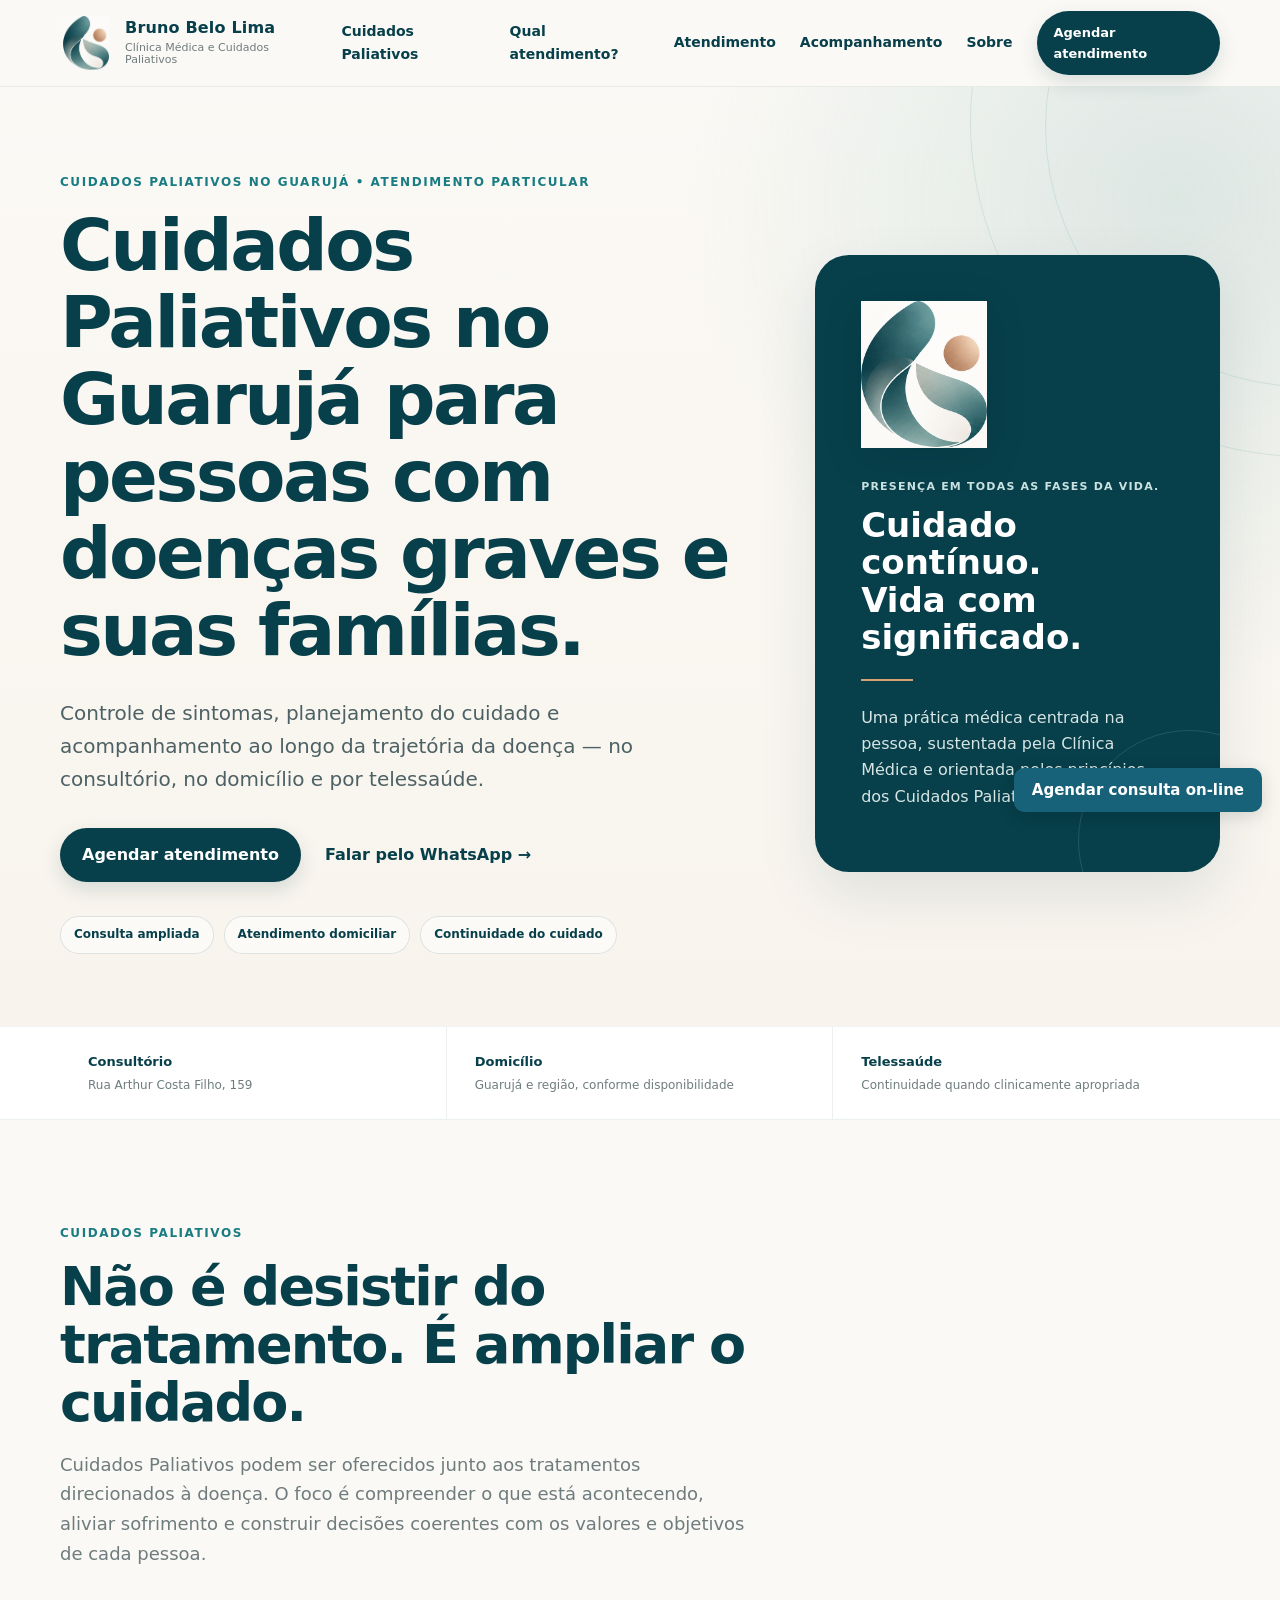
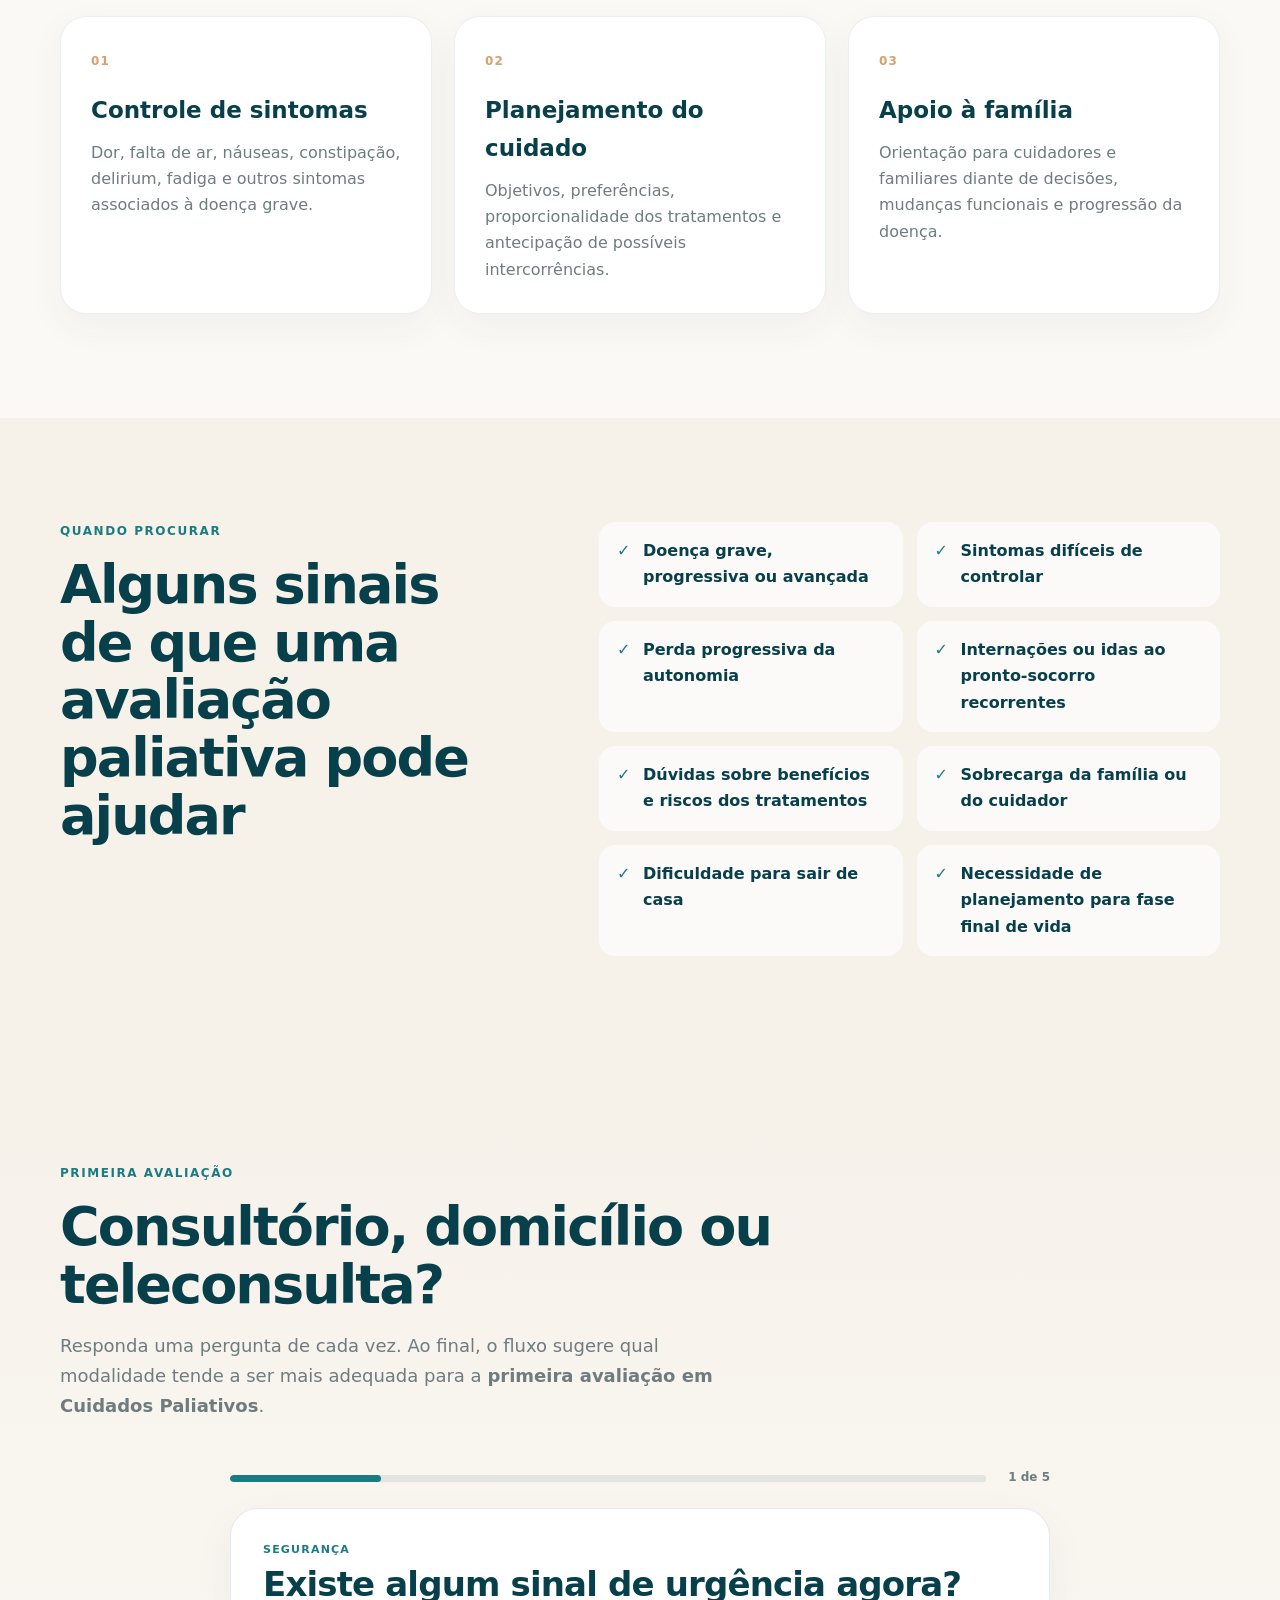
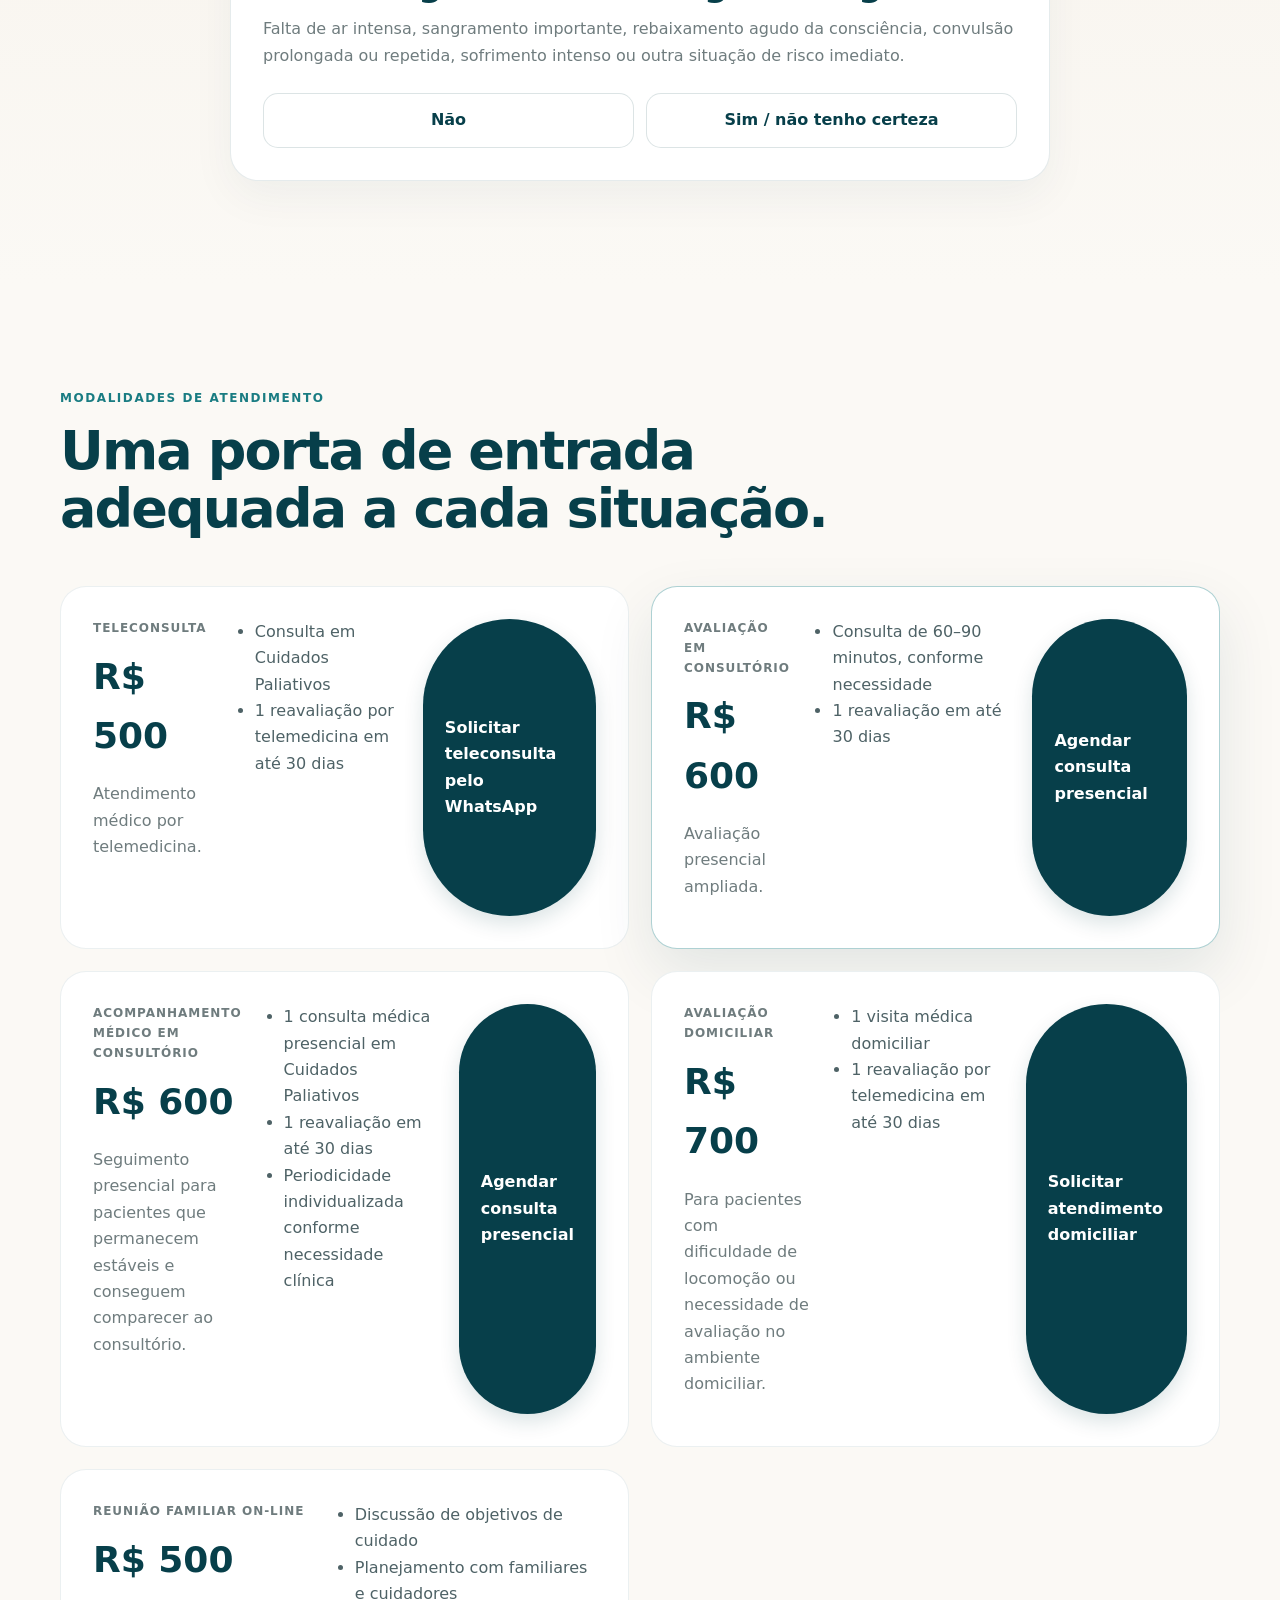
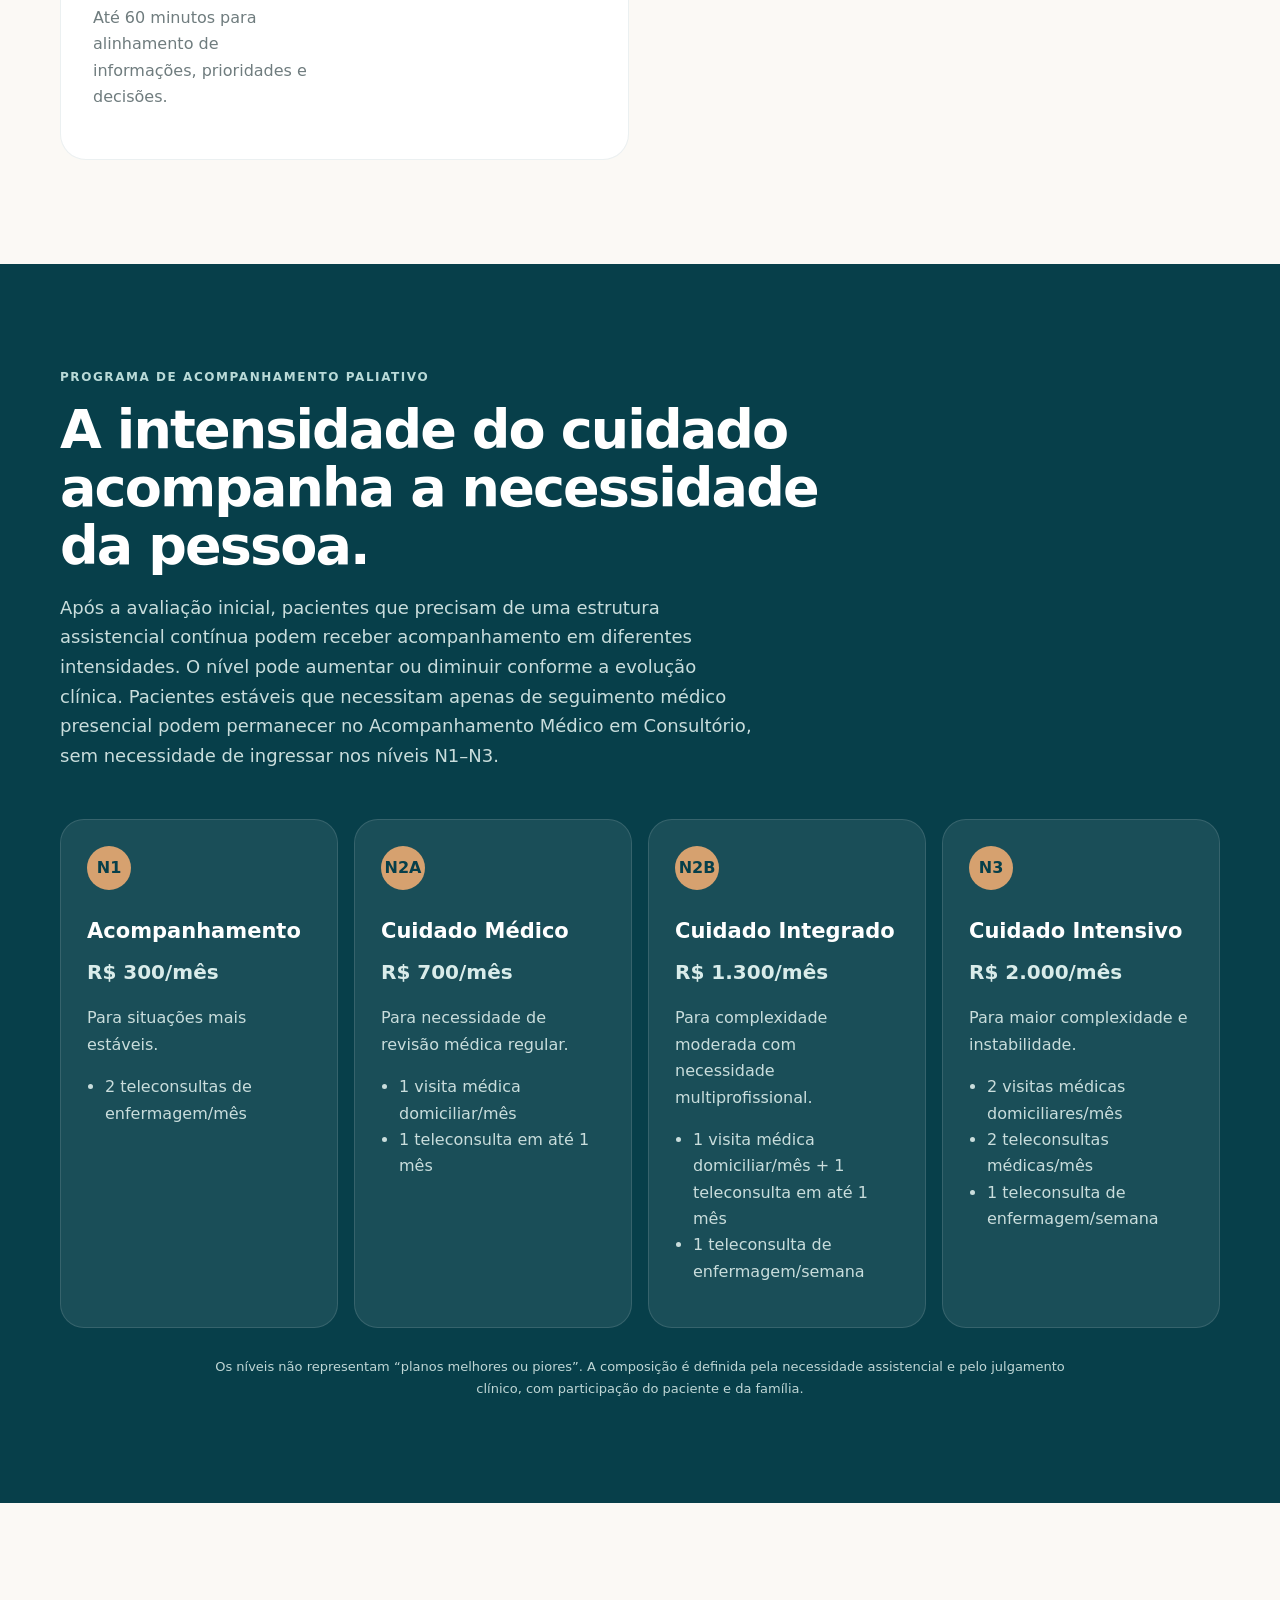
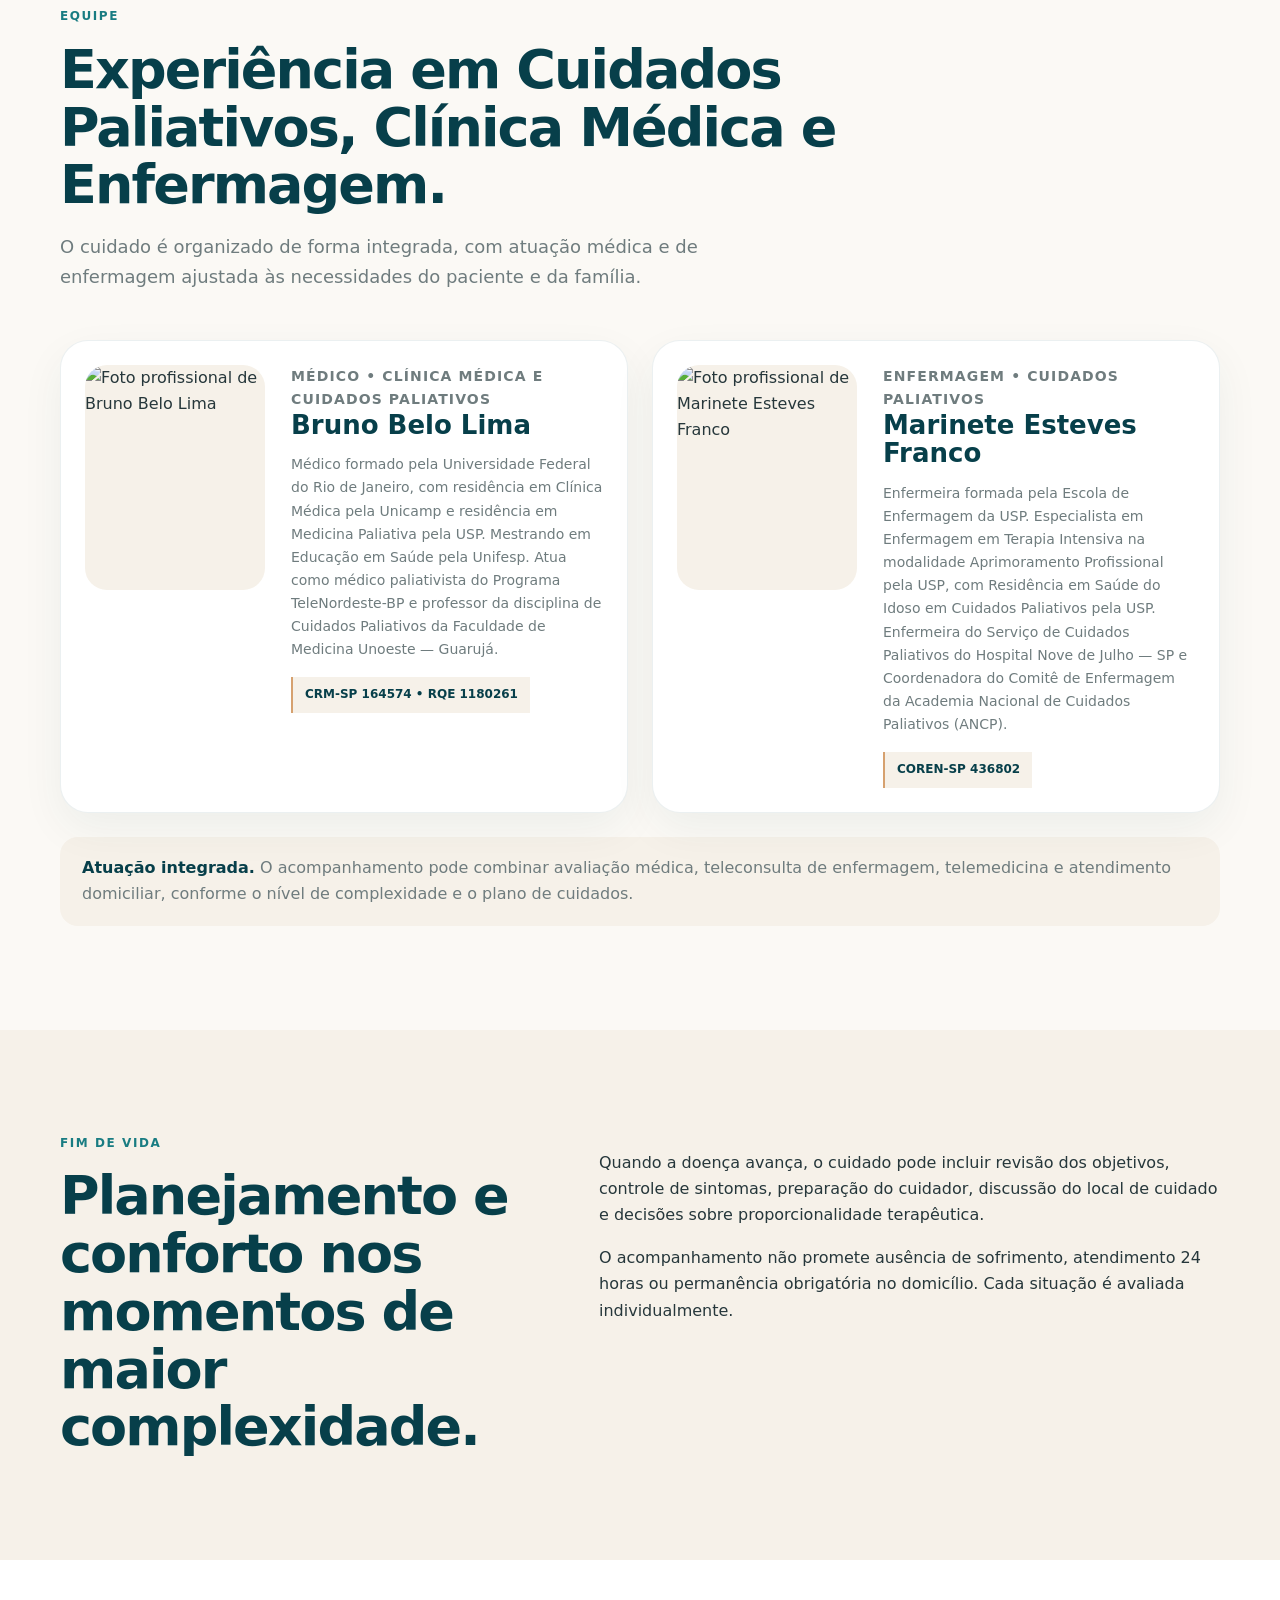
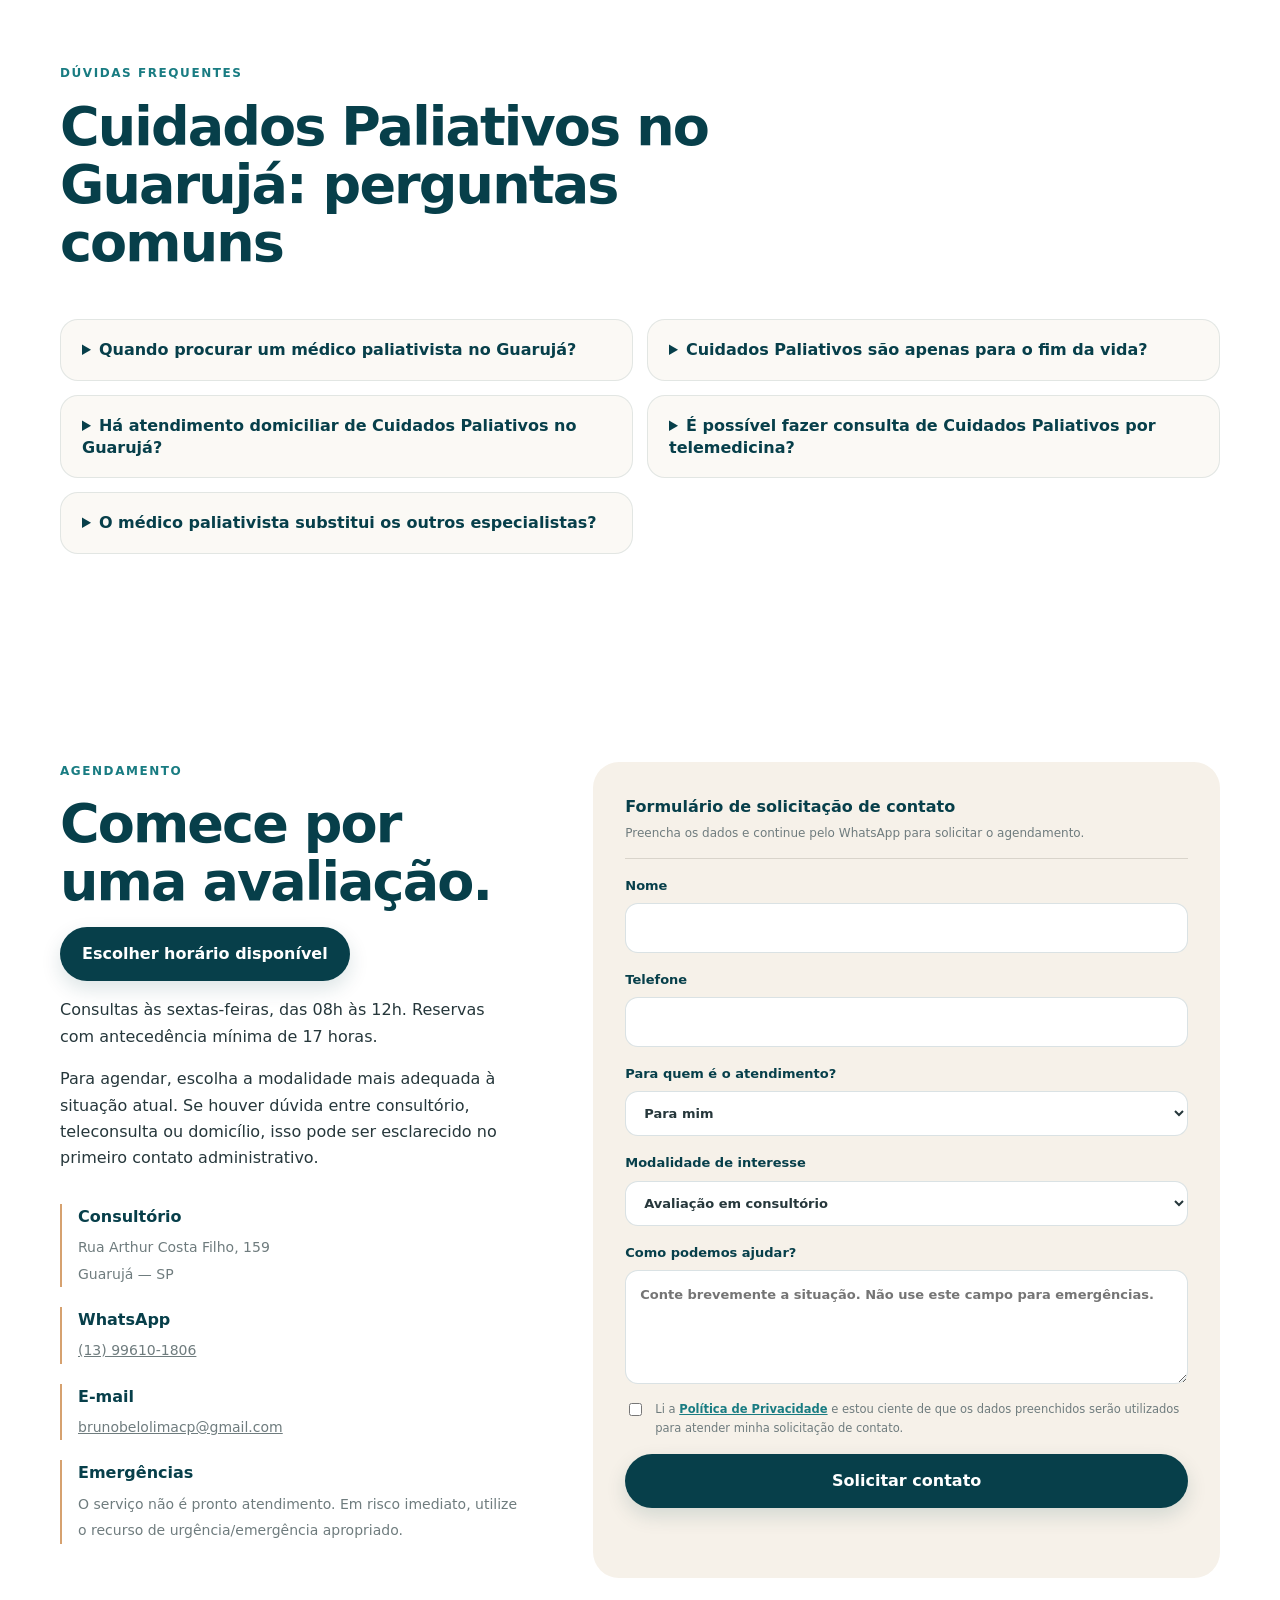
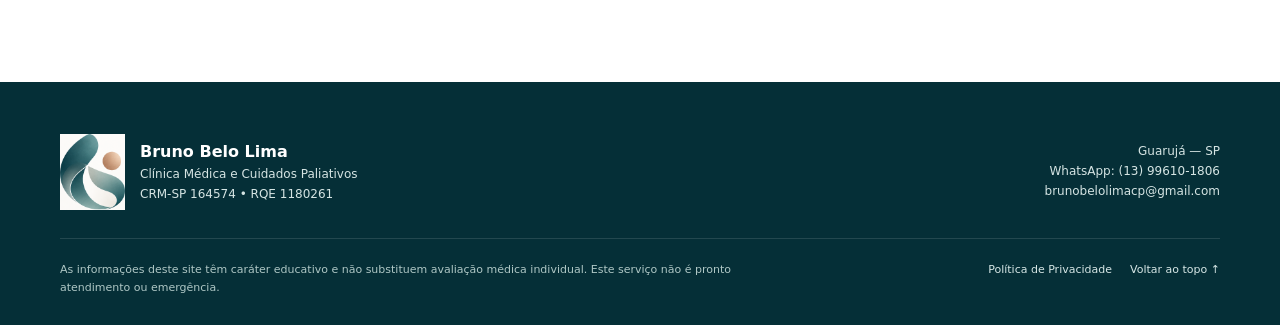
==== commit d7bc0c60: "Add files via upload" ====
--- a/index.html
+++ b/index.html
@@ -123,7 +123,7 @@
         <a href="#servicos">Atendimento</a>
         <a href="#programa">Acompanhamento</a>
         <a href="#sobre">Sobre</a>
-        <a class="btn btn-small" href="./agendar.html">Agende sua consulta</a>
+        <a class="btn btn-small" href="./agendar.html">Agendar atendimento</a>
       </nav>
     </div>
   </header>
@@ -141,7 +141,7 @@
             no consultório, no domicílio e por telessaúde.
           </p>
           <div class="hero-actions">
-            <a class="btn" href="./agendar.html">Agende sua consulta</a>
+            <a class="btn" href="./agendar.html">Agendar atendimento</a>
             <a class="text-link" href="https://wa.me/5513996101806" target="_blank" rel="noopener">Falar pelo WhatsApp <span aria-hidden="true">→</span></a>
           </div>
           <div class="hero-points" aria-label="Diferenciais">
@@ -362,7 +362,7 @@
               ou se houver necessidade de exame físico presencial.
             </p>
             <div class="decision-result-actions">
-              <a class="btn" href="./agendar.html">Agende sua consulta</a>
+              <a class="btn" href="./agendar.html">Agendar atendimento</a>
               <button type="button" data-restart class="decision-secondary">Refazer o fluxo</button>
             </div>
           </section>
@@ -393,7 +393,7 @@
               <li>Consulta em Cuidados Paliativos</li>
               <li>1 reavaliação por telemedicina em até 30 dias</li>
             </ul>
-          </article>
+          <a class="btn" href="https://wa.me/5513996101806?text=Ol%C3%A1!%20Gostaria%20de%20informa%C3%A7%C3%B5es%20sobre%20teleconsultoria%20ou%20teleconsulta." target="_blank" rel="noopener noreferrer">Solicitar teleconsulta pelo WhatsApp</a></article>
 
           <article class="price-card featured">
             <div>
@@ -405,7 +405,7 @@
               <li>Consulta de 60–90 minutos, conforme necessidade</li>
               <li>1 reavaliação em até 30 dias</li>
             </ul>
-          </article>
+          <a class="btn" href="./agendar.html">Agendar consulta presencial</a></article>
 
           <article class="price-card">
             <div>
@@ -418,7 +418,7 @@
               <li>1 reavaliação em até 30 dias</li>
               <li>Periodicidade individualizada conforme necessidade clínica</li>
             </ul>
-          </article>
+          <a class="btn" href="./agendar.html">Agendar consulta presencial</a></article>
 
           <article class="price-card">
             <div>
@@ -430,7 +430,7 @@
               <li>1 visita médica domiciliar</li>
               <li>1 reavaliação por telemedicina em até 30 dias</li>
             </ul>
-          </article>
+          <a class="btn" href="https://wa.me/5513996101806?text=Ol%C3%A1!%20Gostaria%20de%20agendar%20um%20atendimento%20domiciliar." target="_blank" rel="noopener noreferrer">Solicitar atendimento domiciliar</a></article>
 
           <article class="price-card">
             <div>
@@ -743,3 +743,4 @@
 </body>
 </html>
 
+
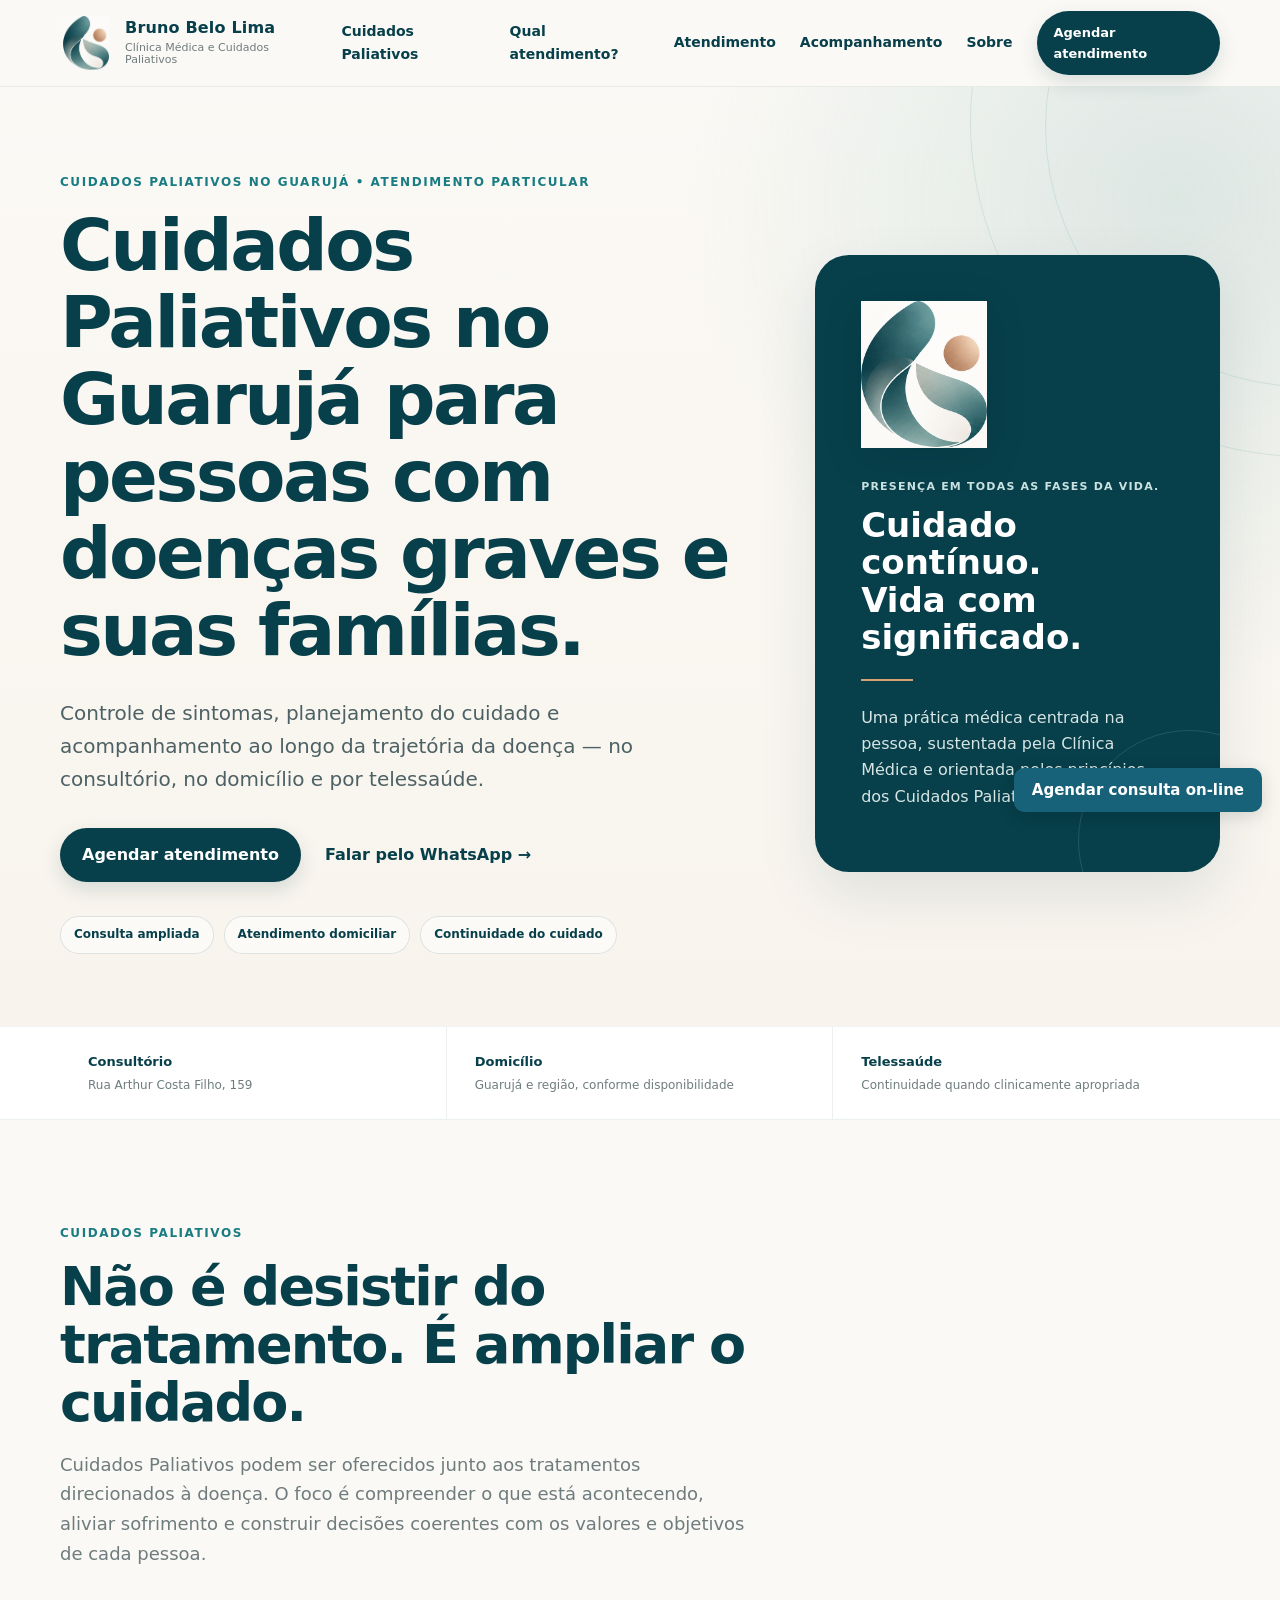
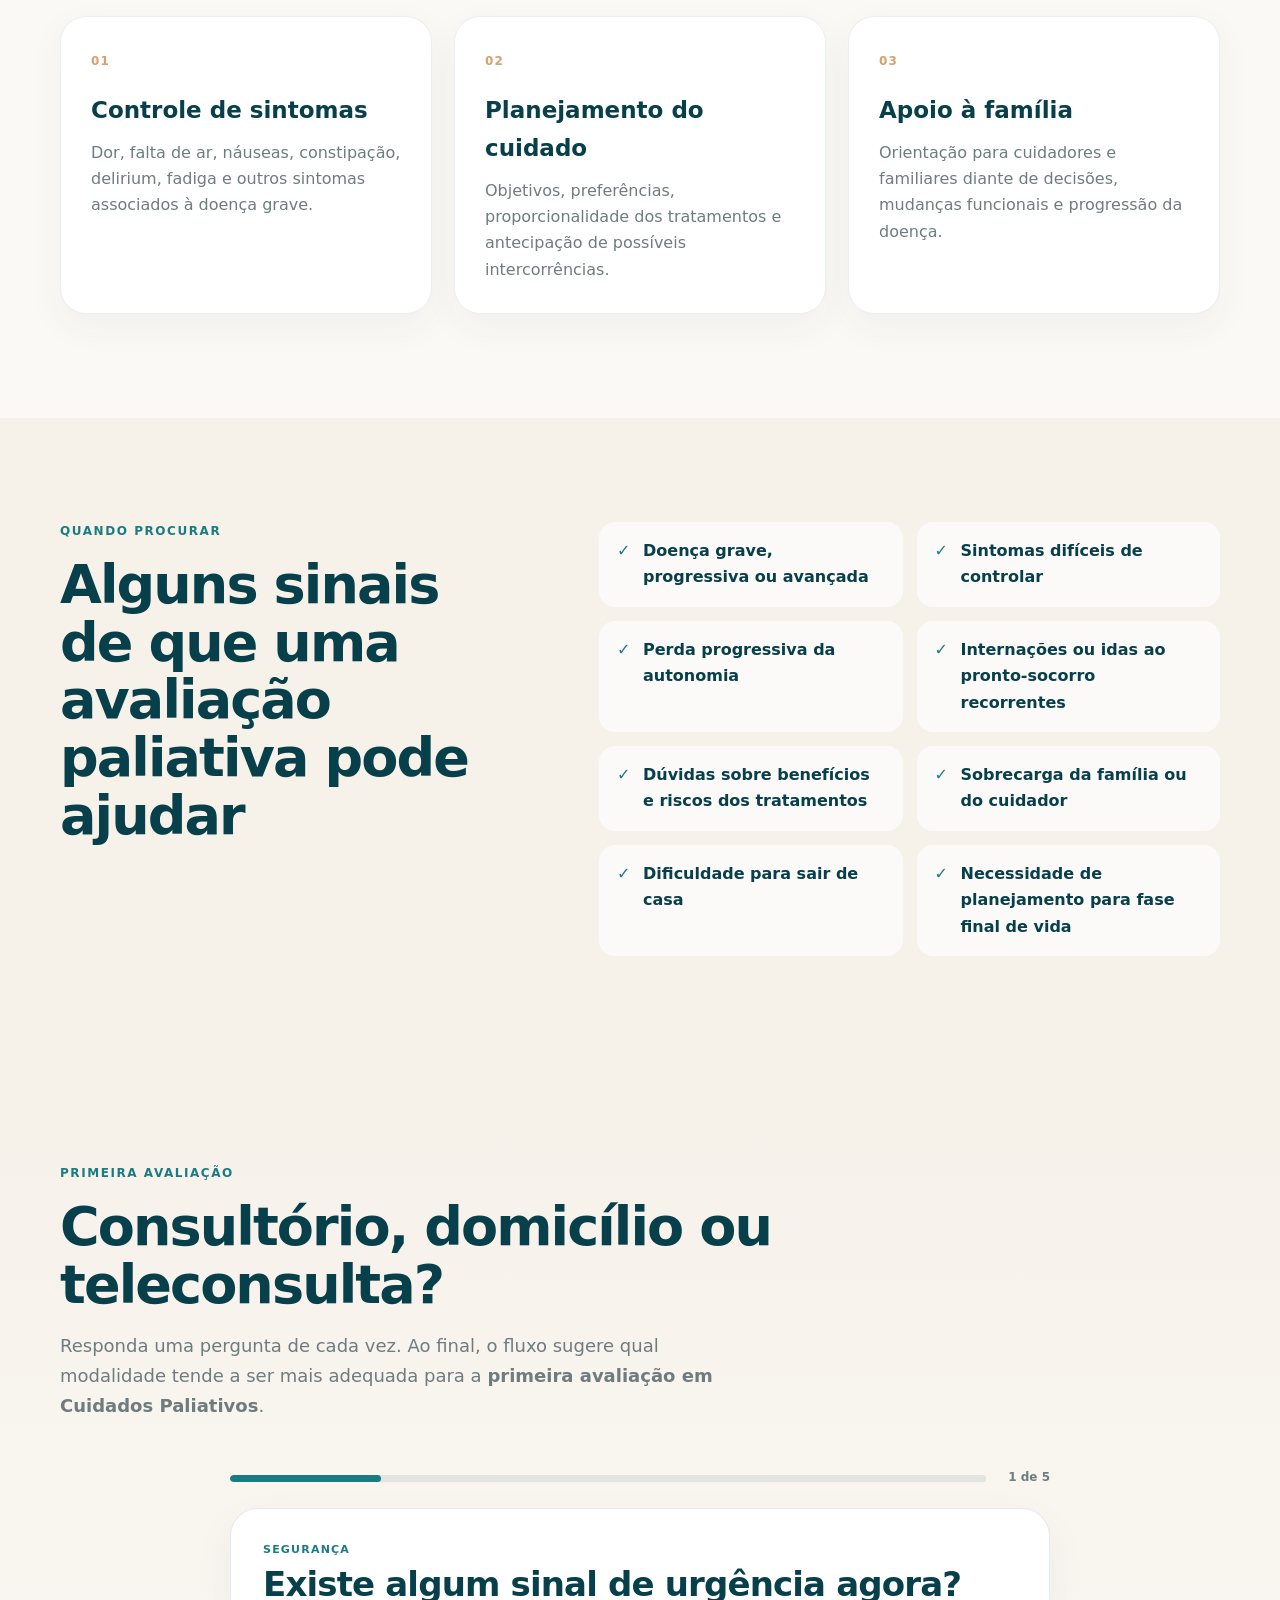
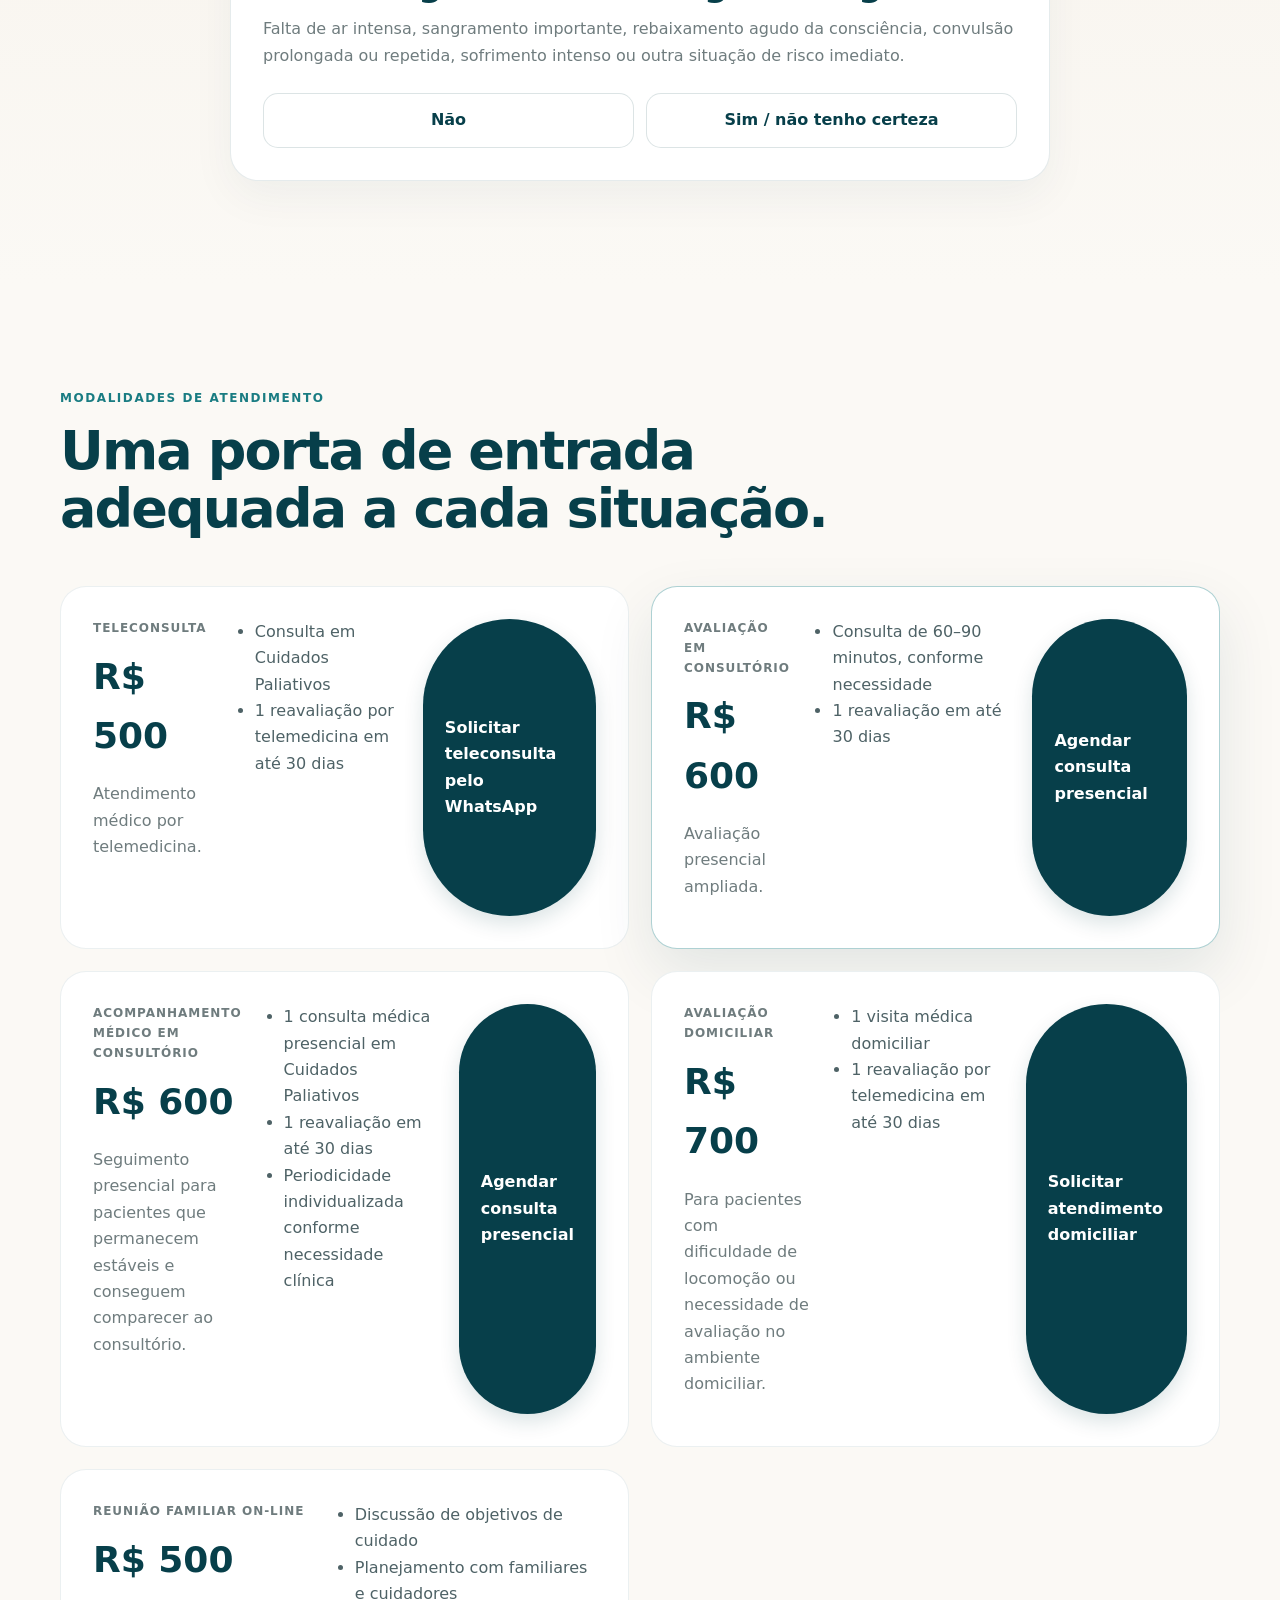
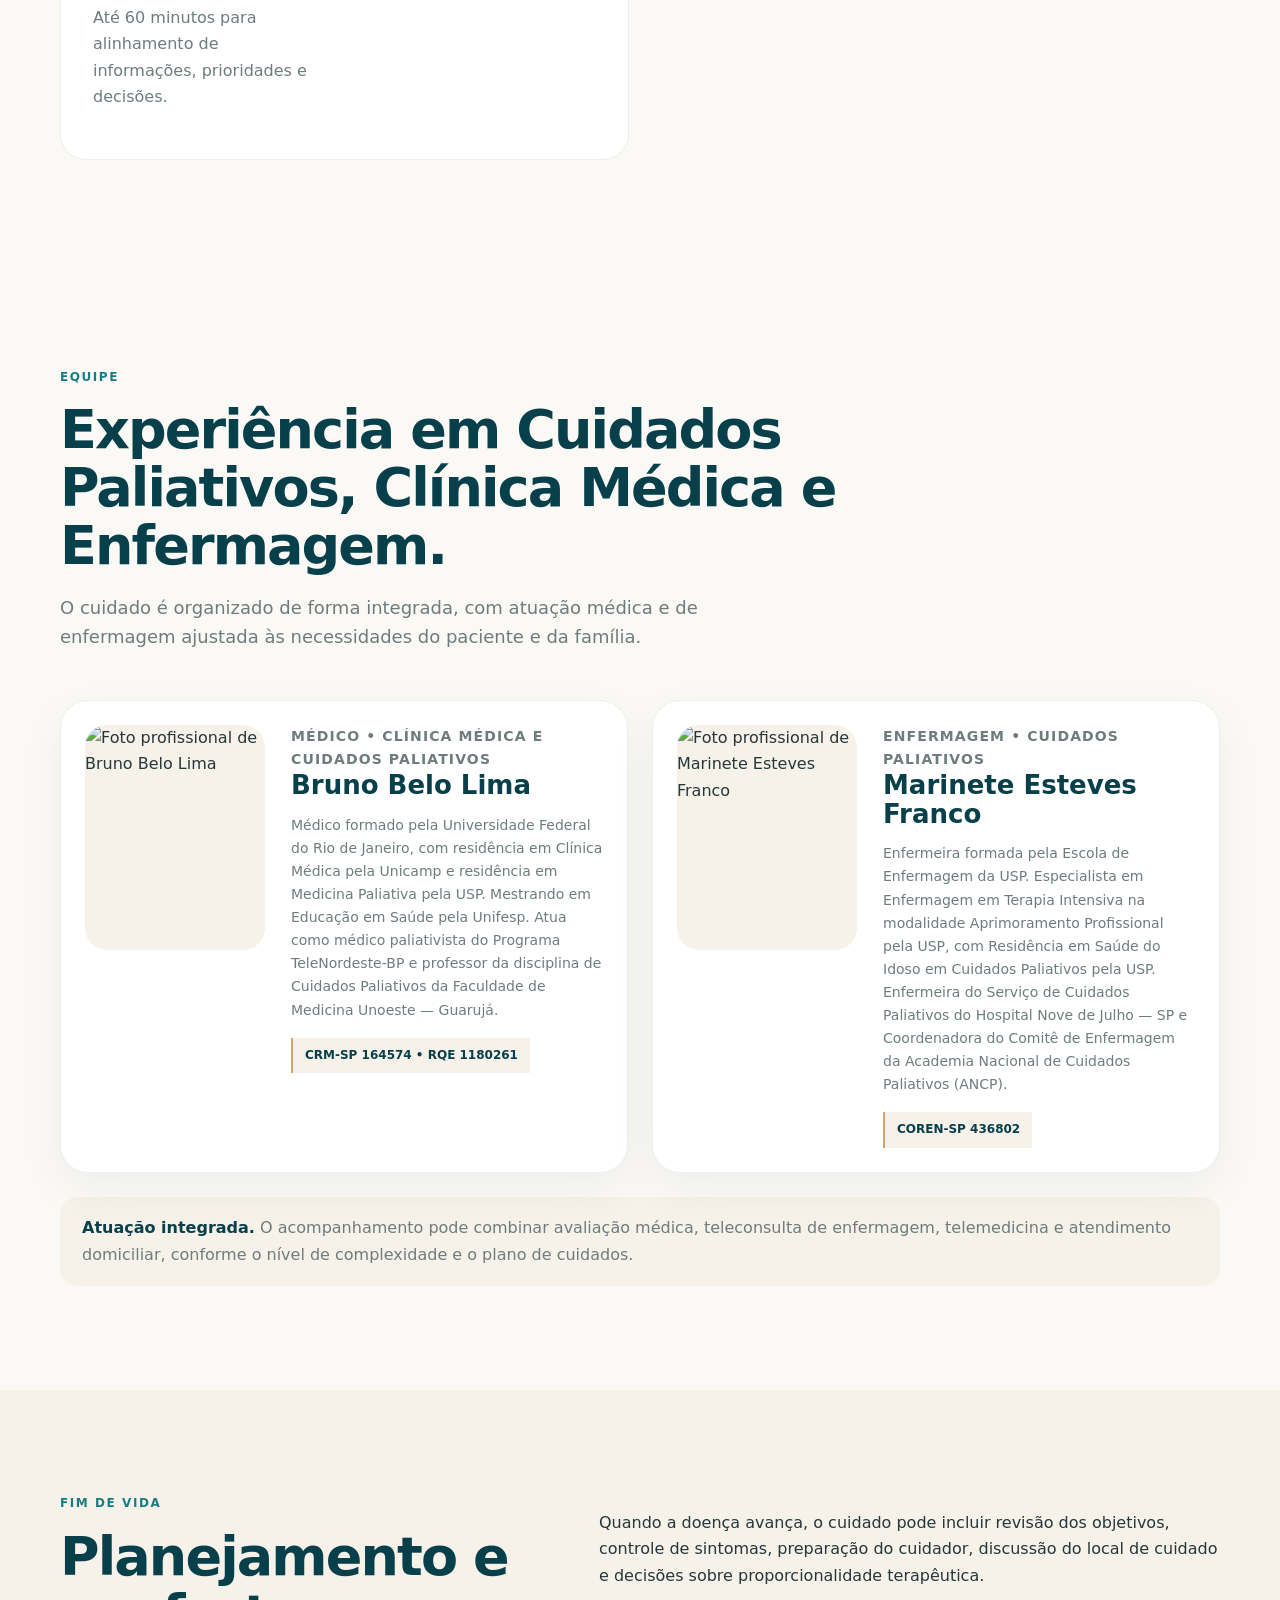
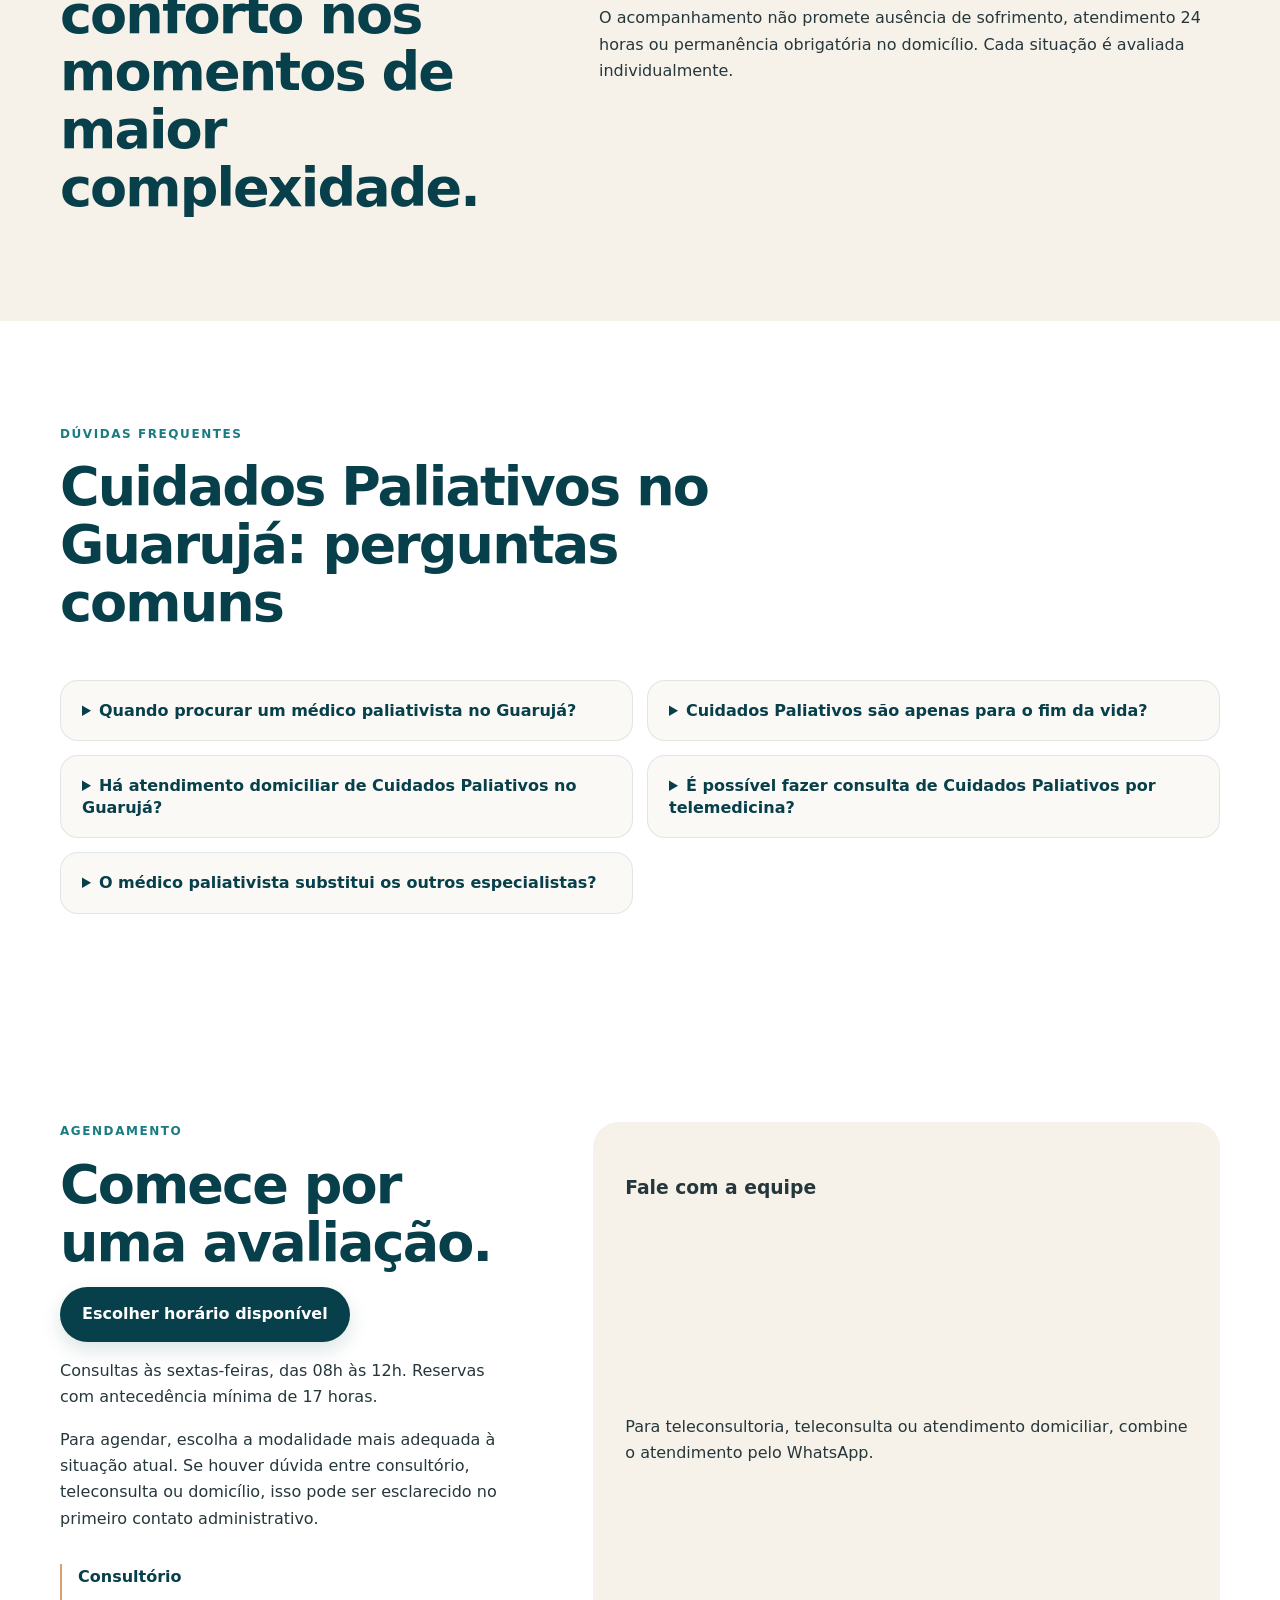
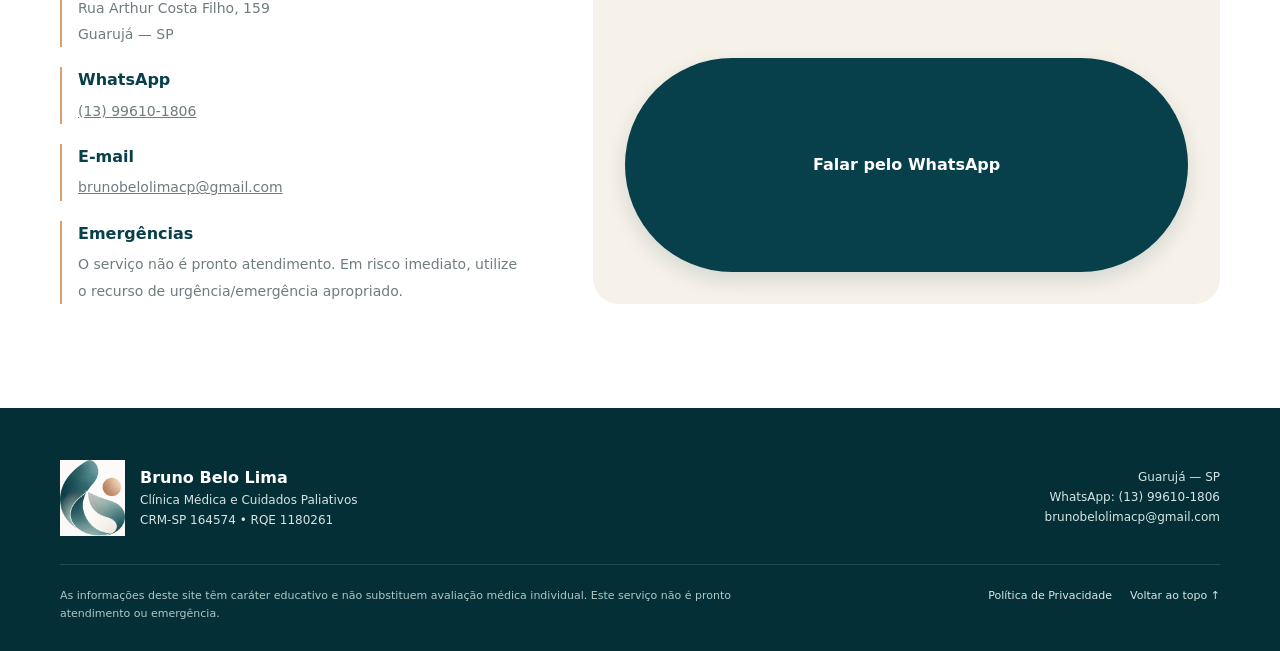
==== commit 82ebf1a2: "Add files via upload" ====
--- a/index.html
+++ b/index.html
@@ -121,7 +121,7 @@
         <a href="#cuidados">Cuidados Paliativos</a>
         <a href="#primeira-avaliacao">Qual atendimento?</a>
         <a href="#servicos">Atendimento</a>
-        <a href="#programa">Acompanhamento</a>
+        <a href="./programa.html">Acompanhamento</a>
         <a href="#sobre">Sobre</a>
         <a class="btn btn-small" href="./agendar.html">Agendar atendimento</a>
       </nav>
@@ -447,67 +447,7 @@
       </div>
     </section>
 
-    <section class="section section-deep" id="programa">
-      <div class="container">
-        <div class="section-heading light">
-          <p class="eyebrow">Programa de Acompanhamento Paliativo</p>
-          <h2>A intensidade do cuidado acompanha a necessidade da pessoa.</h2>
-          <p>
-            Após a avaliação inicial, pacientes que precisam de uma estrutura assistencial contínua podem receber
-            acompanhamento em diferentes intensidades. O nível pode aumentar ou diminuir conforme a evolução clínica.
-            Pacientes estáveis que necessitam apenas de seguimento médico presencial podem permanecer no
-            Acompanhamento Médico em Consultório, sem necessidade de ingressar nos níveis N1–N3.
-          </p>
-        </div>
-
-        <div class="level-grid">
-          <article class="level-card">
-            <span>N1</span>
-            <h3>Acompanhamento</h3>
-            <strong>R$ 300/mês</strong>
-            <p>Para situações mais estáveis.</p>
-            <ul><li>2 teleconsultas de enfermagem/mês</li></ul>
-          </article>
-
-          <article class="level-card">
-            <span>N2A</span>
-            <h3>Cuidado Médico</h3>
-            <strong>R$ 700/mês</strong>
-            <p>Para necessidade de revisão médica regular.</p>
-            <ul><li>1 visita médica domiciliar/mês</li>
-              <li>1 teleconsulta em até 1 mês</li></ul>
-          </article>
-
-          <article class="level-card">
-            <span>N2B</span>
-            <h3>Cuidado Integrado</h3>
-            <strong>R$ 1.300/mês</strong>
-            <p>Para complexidade moderada com necessidade multiprofissional.</p>
-            <ul>
-              <li>1 visita médica domiciliar/mês + 1 teleconsulta em até 1 mês</li>
-              <li>1 teleconsulta de enfermagem/semana</li>
-            </ul>
-          </article>
-
-          <article class="level-card">
-            <span>N3</span>
-            <h3>Cuidado Intensivo</h3>
-            <strong>R$ 2.000/mês</strong>
-            <p>Para maior complexidade e instabilidade.</p>
-            <ul>
-              <li>2 visitas médicas domiciliares/mês</li>
-              <li>2 teleconsultas médicas/mês</li>
-              <li>1 teleconsulta de enfermagem/semana</li>
-            </ul>
-          </article>
-        </div>
-
-        <p class="level-note">
-          Os níveis não representam “planos melhores ou piores”. A composição é definida pela necessidade assistencial
-          e pelo julgamento clínico, com participação do paciente e da família.
-        </p>
-      </div>
-    </section>
+
 
     <section class="section" id="sobre">
       <div class="container">
@@ -657,55 +597,11 @@
           </div>
         </div>
 
-        <form class="contact-form" id="lead-form">
-          <div class="form-note">
-            <strong>Formulário de solicitação de contato</strong>
-            <span>Preencha os dados e continue pelo WhatsApp para solicitar o agendamento.</span>
-          </div>
-
-          <label>
-            Nome
-            <input name="nome" autocomplete="name" required />
-          </label>
-
-          <label>
-            Telefone
-            <input name="telefone" autocomplete="tel" required />
-          </label>
-
-          <label>
-            Para quem é o atendimento?
-            <select name="para_quem">
-              <option>Para mim</option>
-              <option>Para um familiar</option>
-              <option>Para um paciente sob meus cuidados</option>
-            </select>
-          </label>
-
-          <label>
-            Modalidade de interesse
-            <select name="modalidade">
-              <option>Avaliação em consultório</option>
-              <option>Acompanhamento médico em consultório</option>
-              <option>Teleconsulta</option>
-              <option>Avaliação domiciliar</option>
-              <option>Reunião familiar on-line</option>
-              <option>Não sei qual é a melhor opção</option>
-            </select>
-          </label>
-
-          <label>
-            Como podemos ajudar?
-            <textarea name="mensagem" rows="4" placeholder="Conte brevemente a situação. Não use este campo para emergências."></textarea>
-          </label>
-
-          <label class="privacy-check">
-            <input type="checkbox" required />
-            <span>Li a <a href="politica-de-privacidade.html" target="_blank">Política de Privacidade</a> e estou ciente de que os dados preenchidos serão utilizados para atender minha solicitação de contato.</span>
-          </label>
-          <button class="btn" type="submit">Solicitar contato</button>
-          <p class="form-status" id="form-status" role="status" aria-live="polite"></p>
-        </form>
+        <aside class="contact-form" aria-label="Contato pelo WhatsApp">
+          <h3>Fale com a equipe</h3>
+          <p>Para teleconsultoria, teleconsulta ou atendimento domiciliar, combine o atendimento pelo WhatsApp.</p>
+          <a class="btn" href="https://wa.me/5513996101806" target="_blank" rel="noopener noreferrer">Falar pelo WhatsApp</a>
+        </aside>
       </div>
     </section>
   </main>
@@ -744,3 +640,4 @@
 </html>
 
 
+
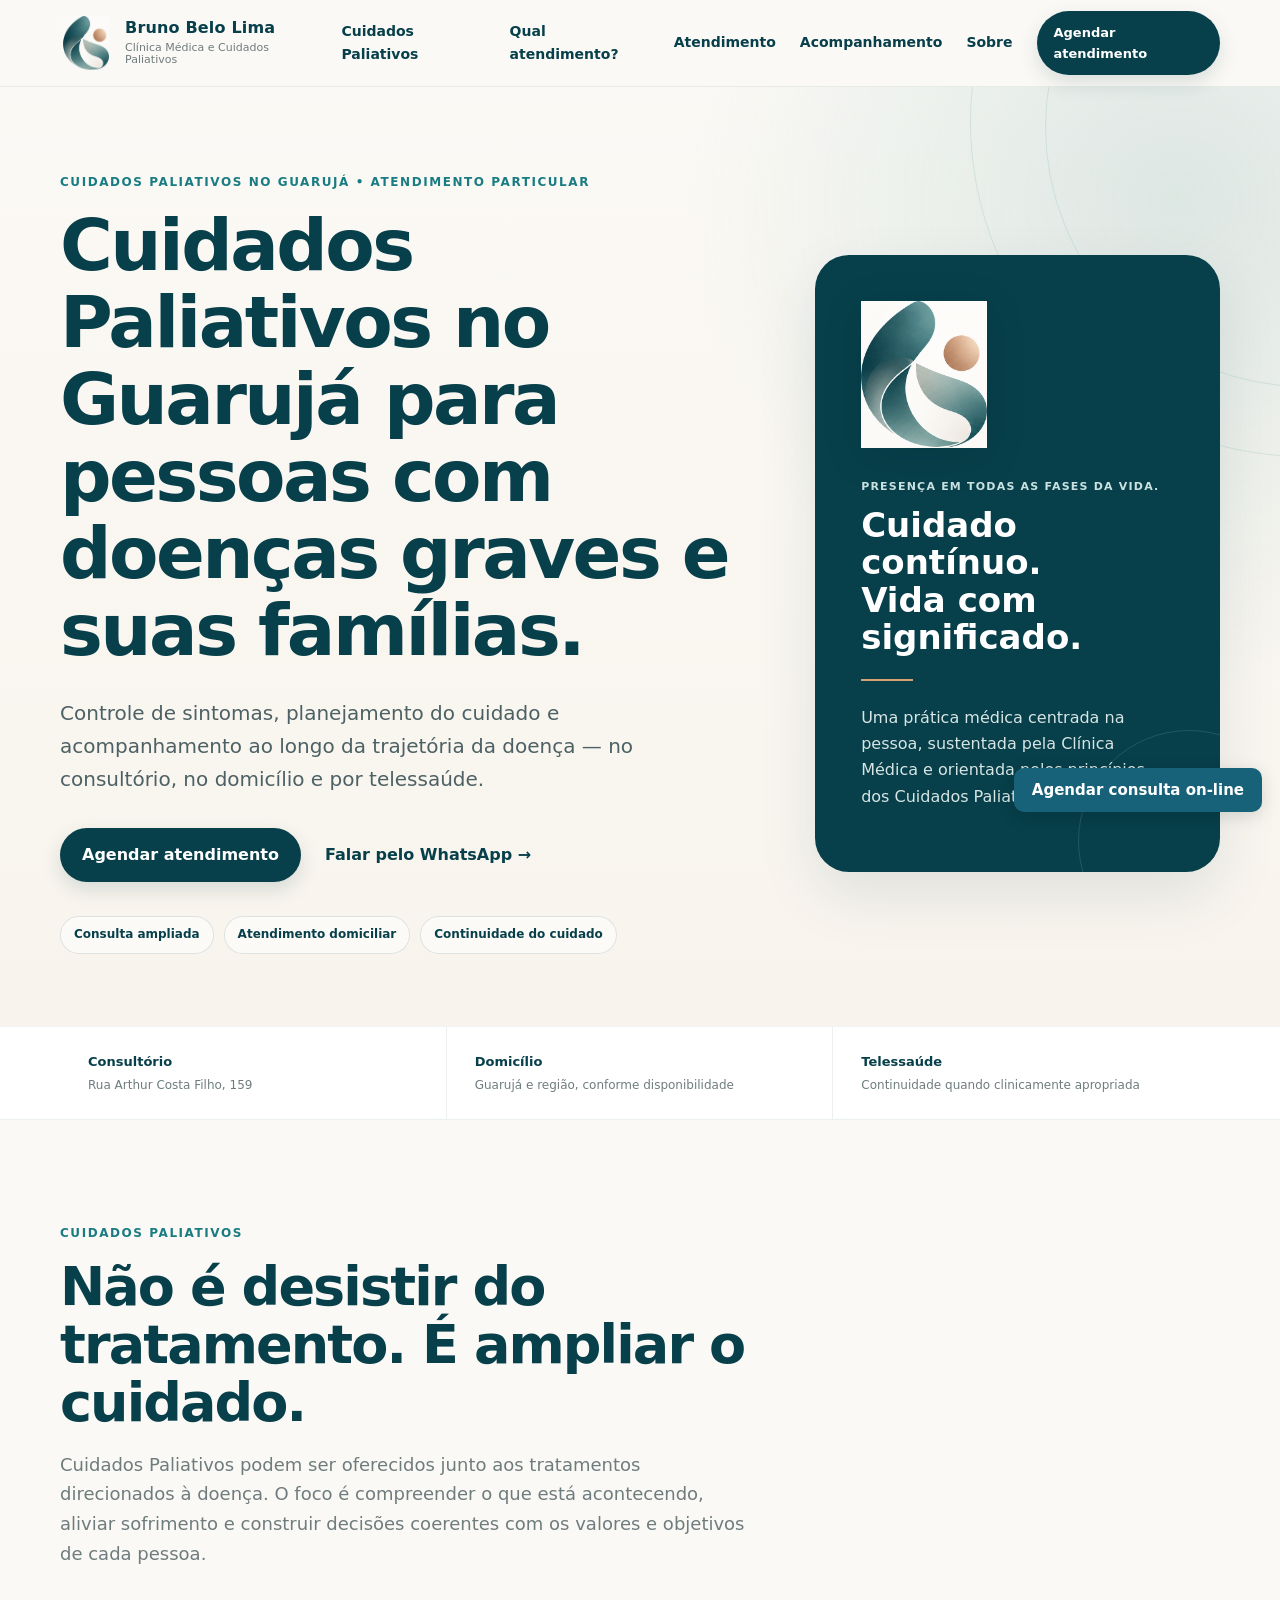
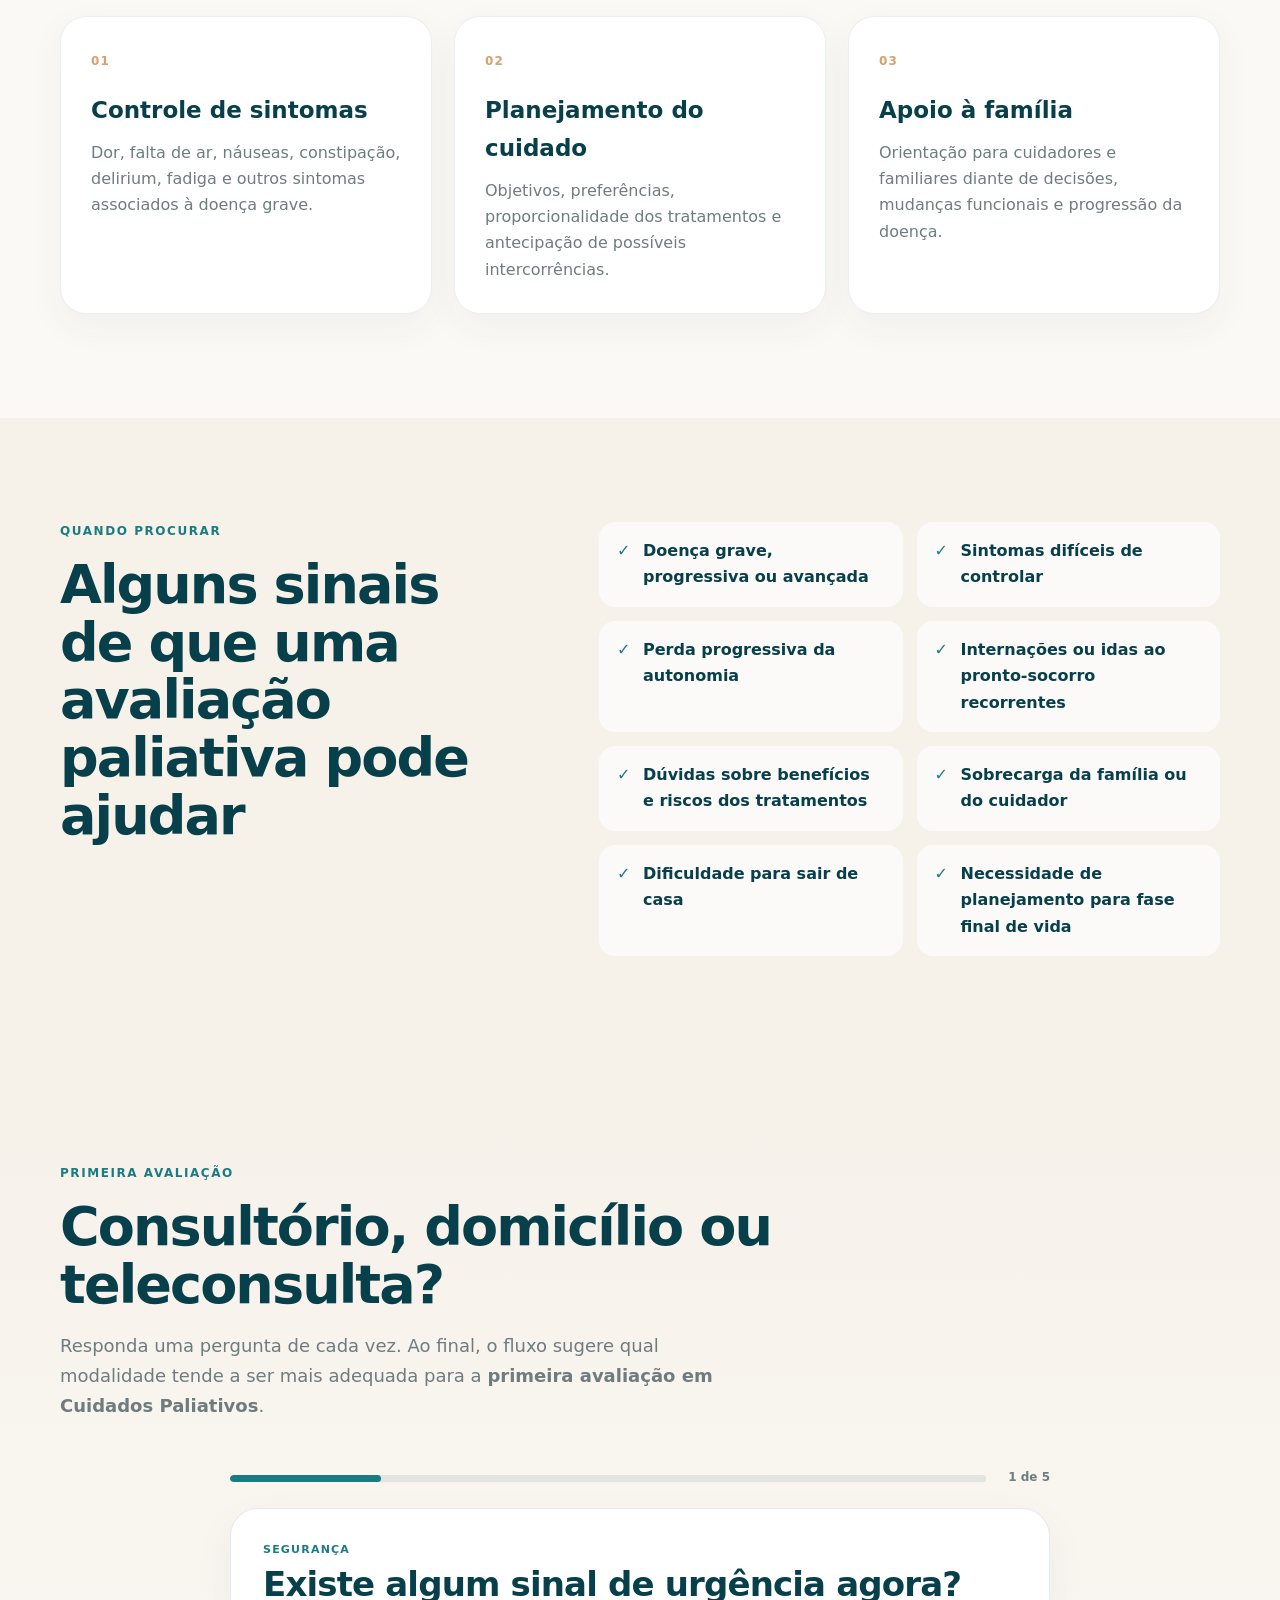
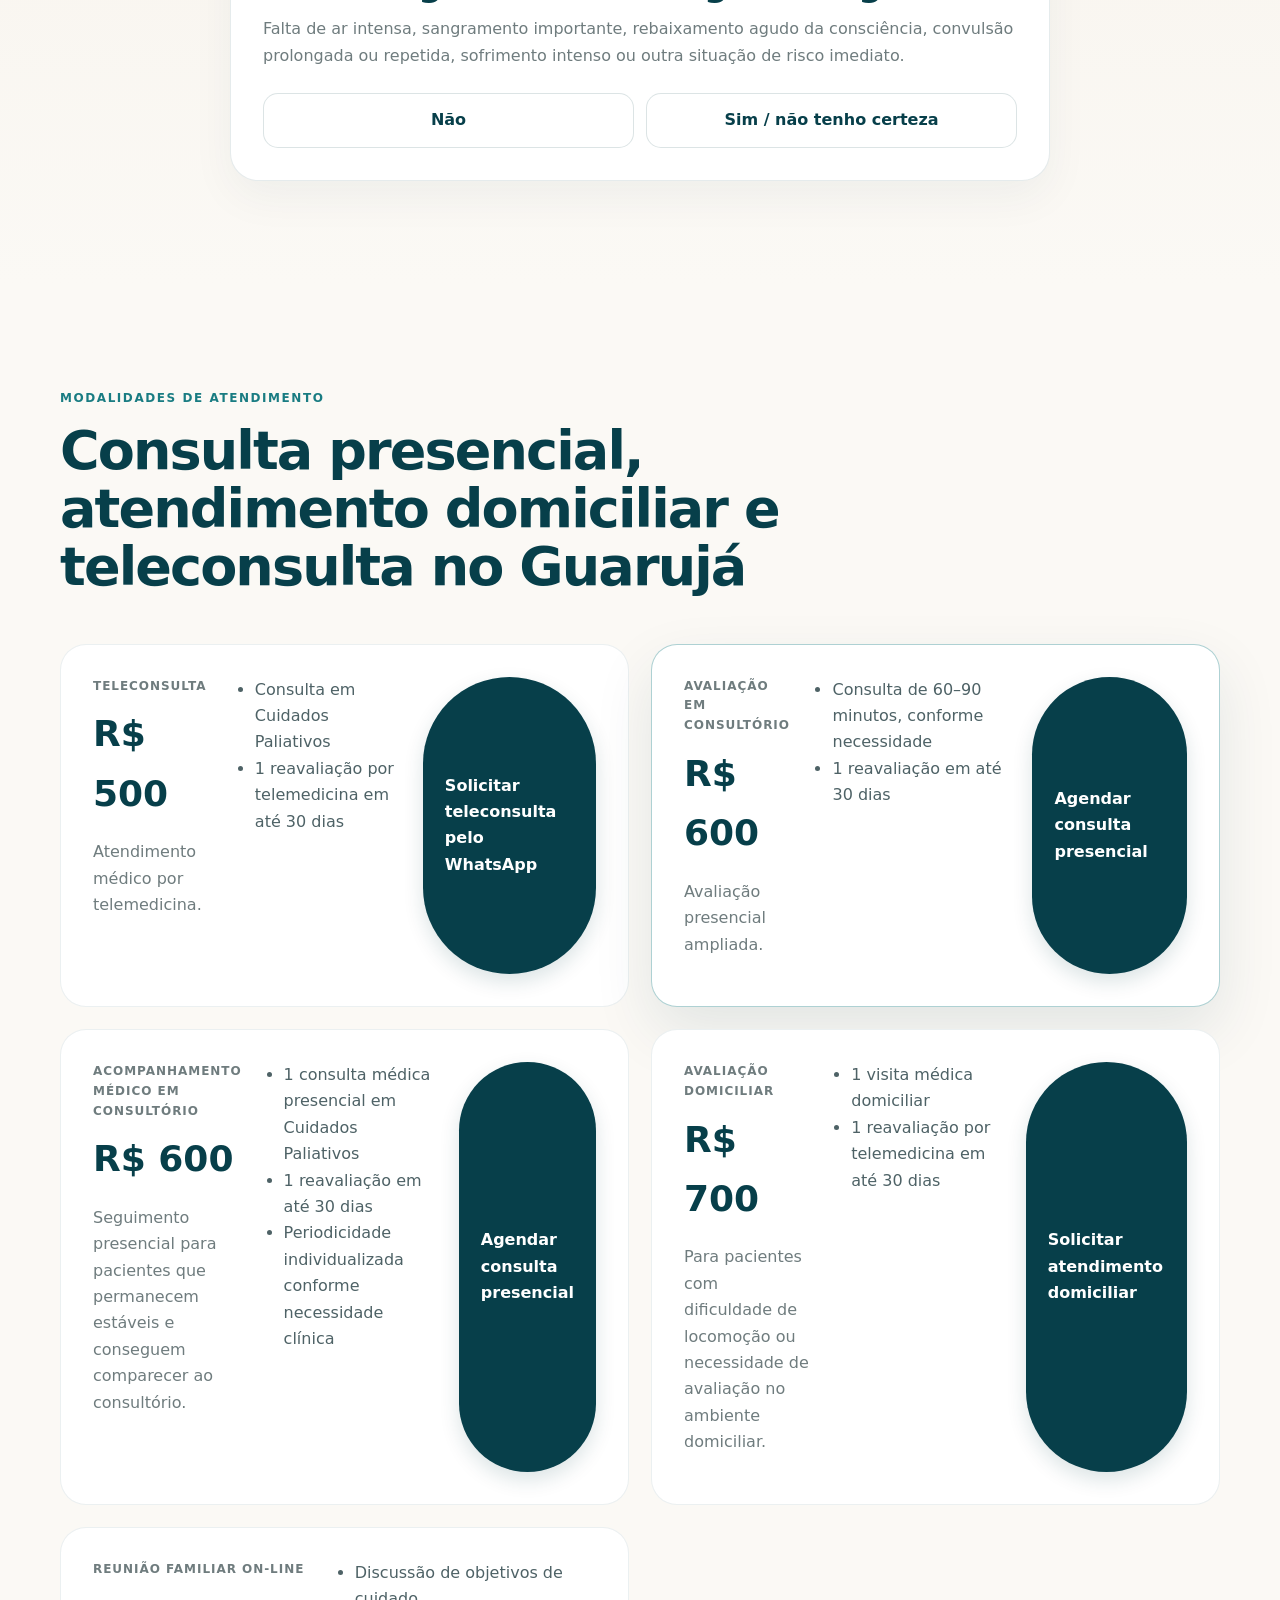
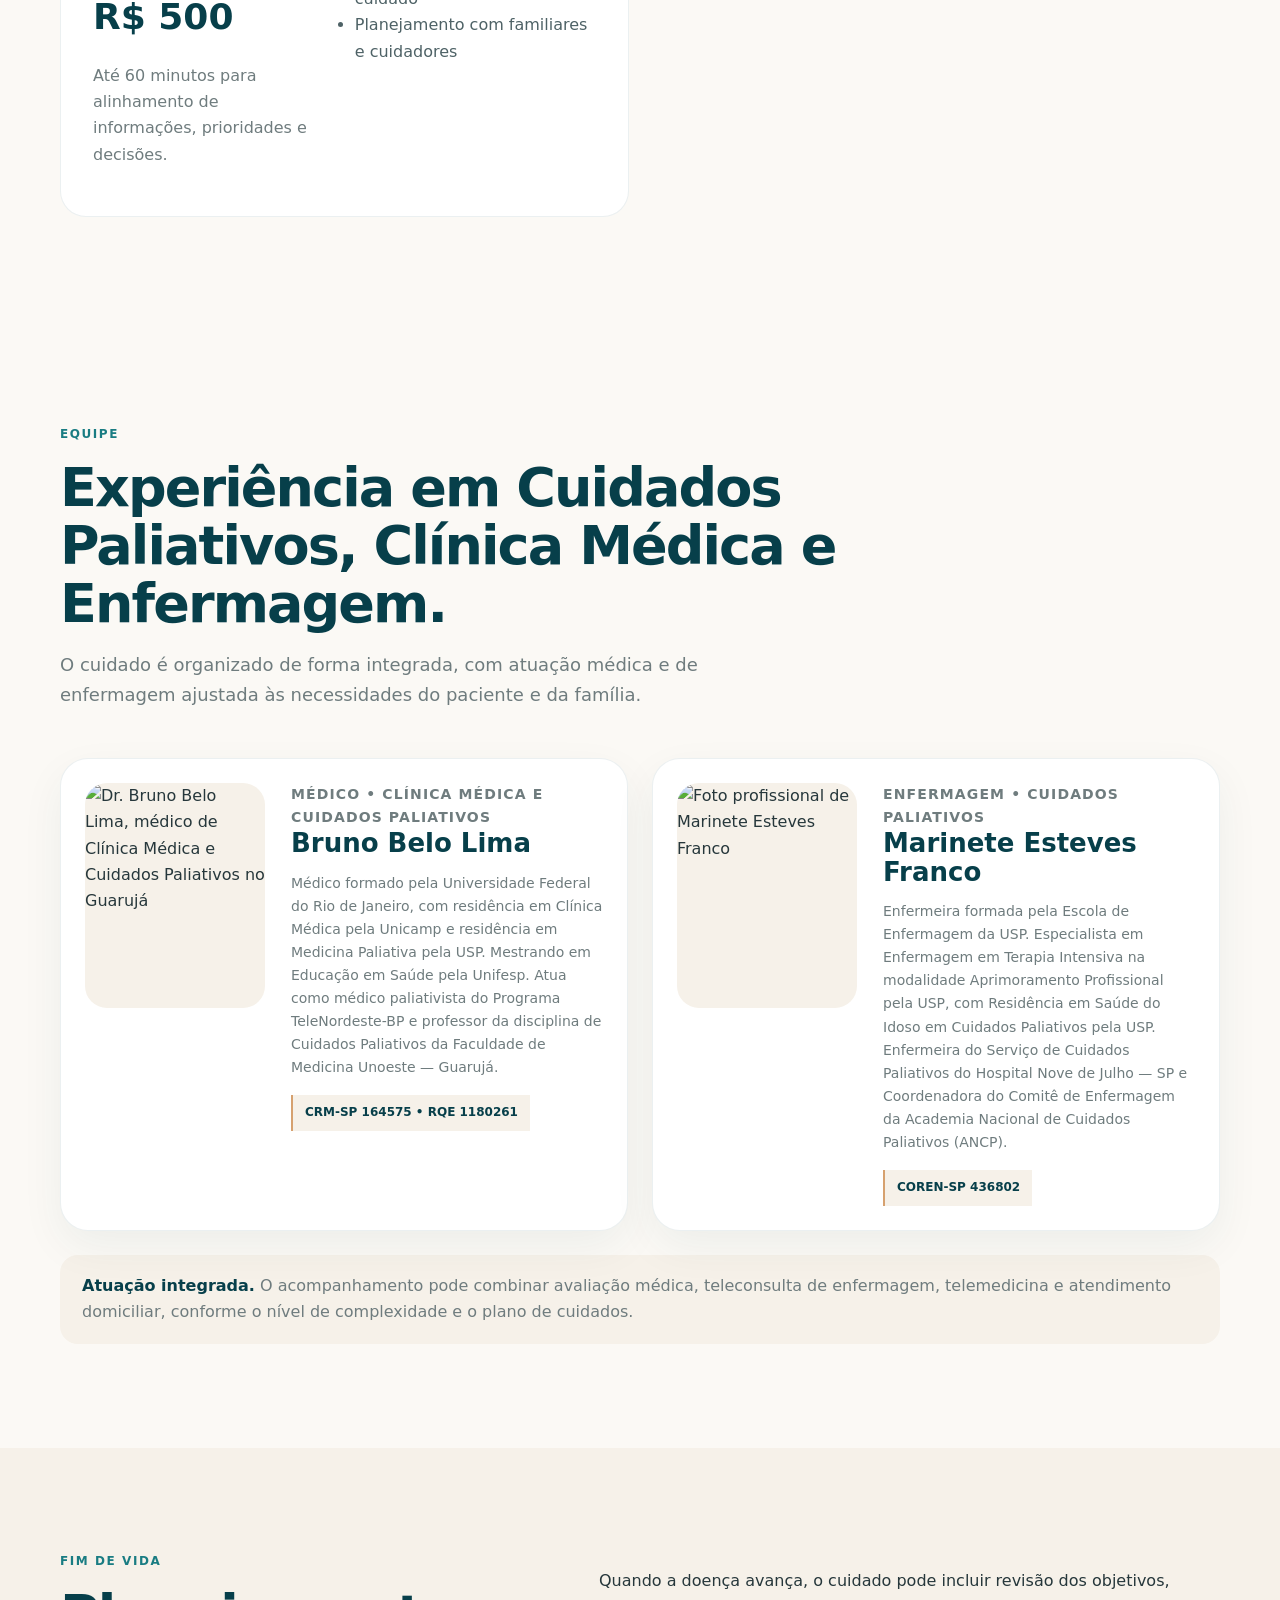
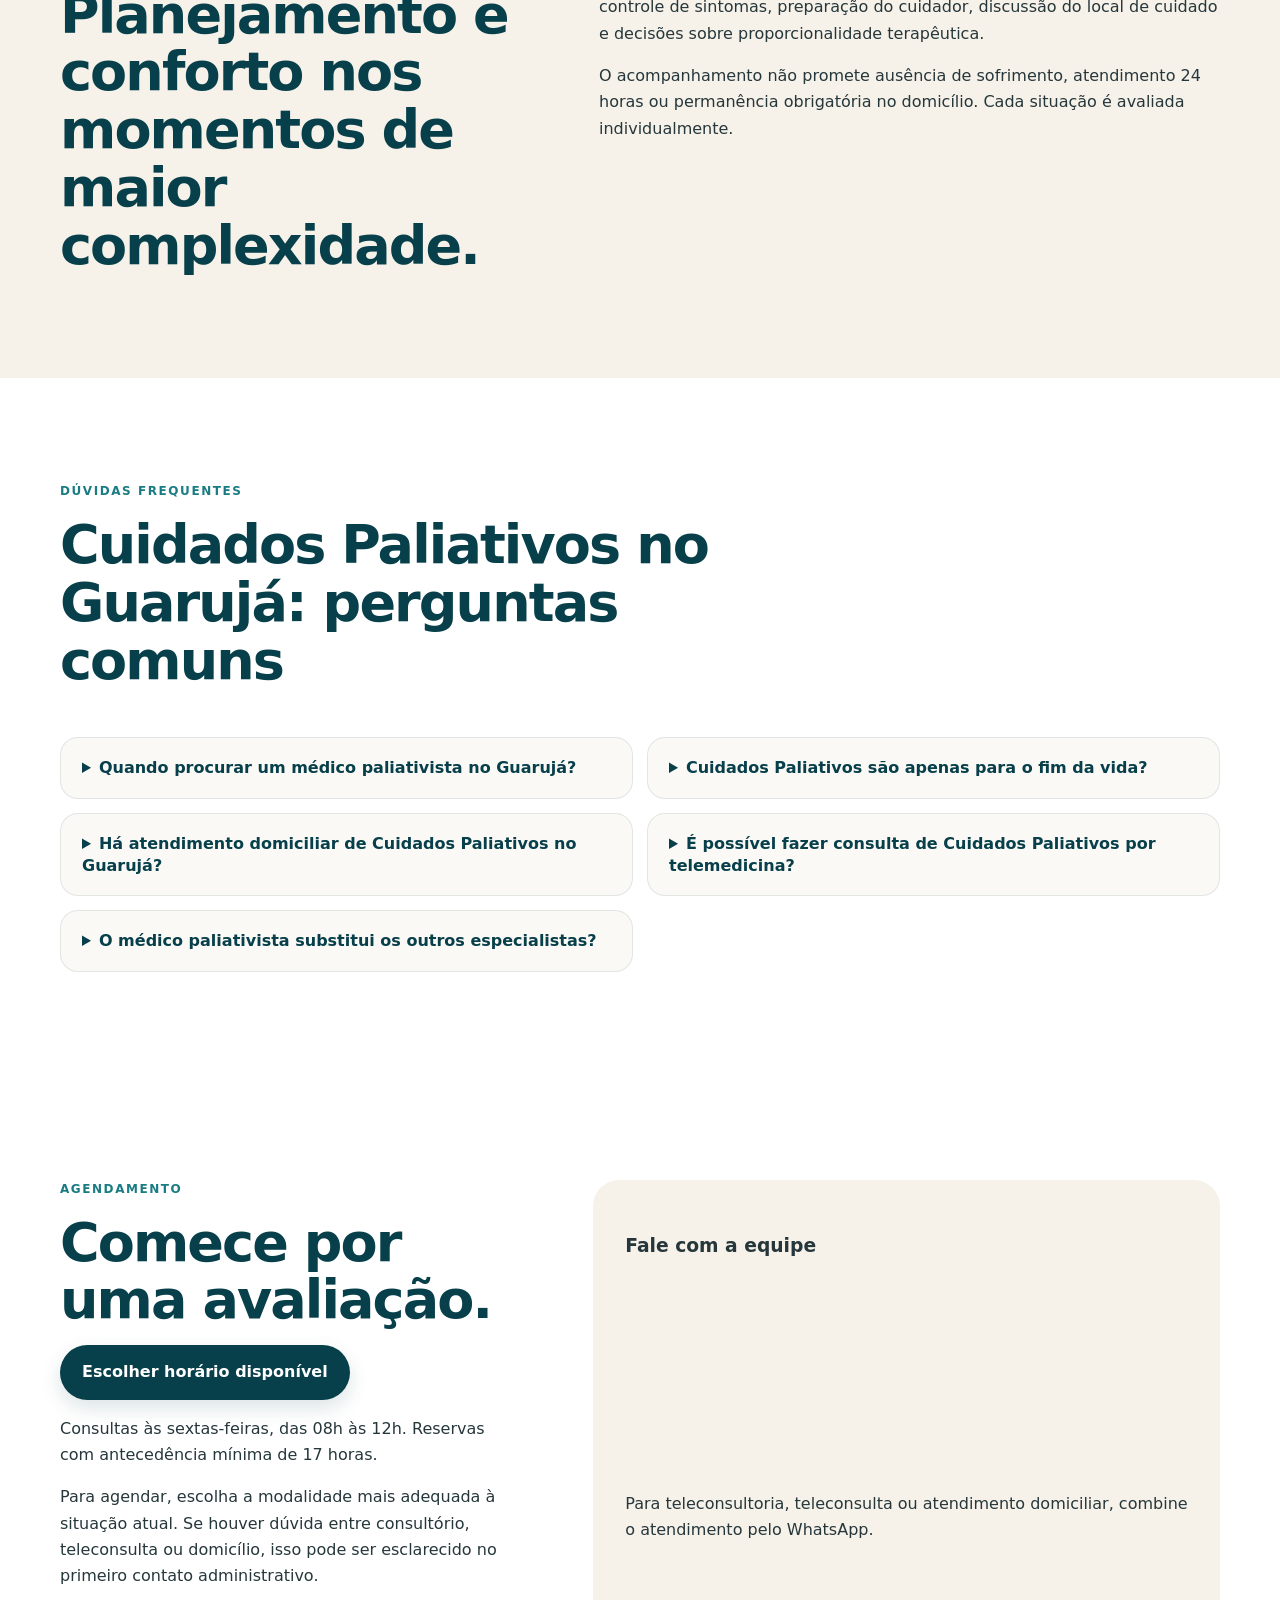
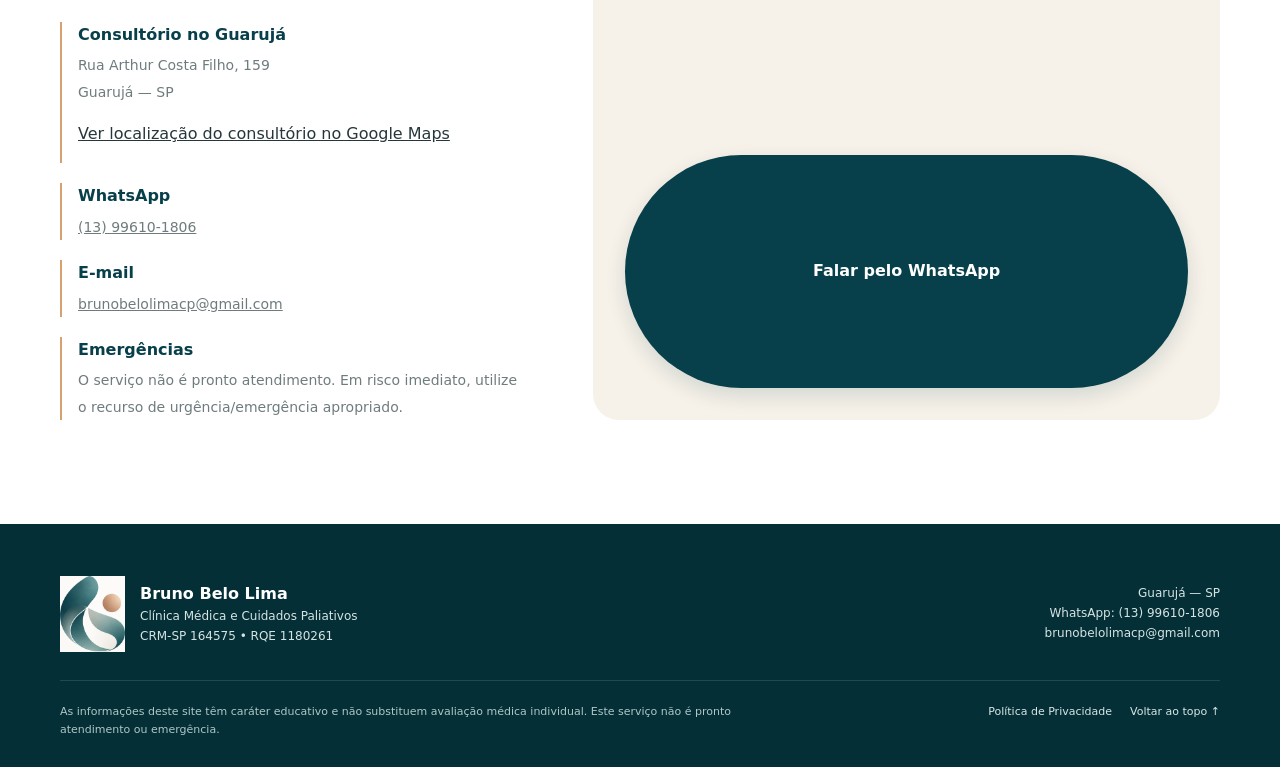
==== commit 4d262f54: "Add files via upload" ====
--- a/index.html
+++ b/index.html
@@ -4,103 +4,89 @@
   <meta charset="utf-8" />
   <meta name="viewport" content="width=device-width, initial-scale=1" />
   <meta name="theme-color" content="#073F4A" />
-  <meta name="description" content="Cuidados Paliativos no Guarujá com Bruno Belo Lima, médico paliativista. Consultório, atendimento domiciliar e telemedicina para pessoas com doenças graves e suas famílias." />
-  <title>Cuidados Paliativos Guarujá | Bruno Belo Lima - Médico Paliativista</title>
-  <meta name="robots" content="index, follow, max-image-preview:large" />
+  <title>Cuidados Paliativos no Guarujá | Dr. Bruno Belo Lima</title>
   <meta name="author" content="Bruno Belo Lima" />
   <meta name="geo.region" content="BR-SP" />
   <meta name="geo.placename" content="Guarujá" />
-  <meta property="og:locale" content="pt_BR" />
-  <meta property="og:type" content="website" />
-  <meta property="og:title" content="Cuidados Paliativos no Guarujá | Bruno Belo Lima" />
-  <meta property="og:description" content="Médico paliativista no Guarujá. Atendimento em consultório, domicílio e por telemedicina para pessoas com doenças graves e suas famílias." />
-  <meta property="og:image" content="assets/logo.png" />
-  <meta name="twitter:card" content="summary_large_image" />
   <link rel="stylesheet" href="styles.css" />
-  <script type="application/ld+json">
-{
+  <meta name="description" content="Cuidados paliativos no Guarujá com Dr. Bruno Belo Lima. Consulta presencial, atendimento domiciliar e teleconsulta. Conheça os serviços e agende." />
+<link rel="canonical" href="https://brunobelolima.github.io/cuidadospaliativos/" />
+<meta name="robots" content="index, follow, max-image-preview:large" />
+<meta property="og:locale" content="pt_BR" />
+<meta property="og:type" content="website" />
+<meta property="og:site_name" content="Bruno Belo Lima — Cuidados Paliativos" />
+<meta property="og:title" content="Cuidados Paliativos no Guarujá | Dr. Bruno Belo Lima" />
+<meta property="og:description" content="Cuidados paliativos no Guarujá com Dr. Bruno Belo Lima. Consulta presencial, atendimento domiciliar e teleconsulta. Conheça os serviços e agende." />
+<meta property="og:url" content="https://brunobelolima.github.io/cuidadospaliativos/" />
+<meta property="og:image" content="https://brunobelolima.github.io/cuidadospaliativos/assets/logo.png" />
+<meta property="og:image:alt" content="Bruno Belo Lima — Clínica Médica e Cuidados Paliativos" />
+<meta name="twitter:card" content="summary" />
+<meta name="twitter:title" content="Cuidados Paliativos no Guarujá | Dr. Bruno Belo Lima" />
+<meta name="twitter:description" content="Cuidados paliativos no Guarujá com Dr. Bruno Belo Lima. Consulta presencial, atendimento domiciliar e teleconsulta. Conheça os serviços e agende." />
+<meta name="twitter:image" content="https://brunobelolima.github.io/cuidadospaliativos/assets/logo.png" />
+<script type="application/ld+json">{
   "@context": "https://schema.org",
-  "@type": [
-    "MedicalClinic",
-    "LocalBusiness"
-  ],
-  "name": "Bruno Belo Lima - Clínica Médica e Cuidados Paliativos",
-  "description": "Cuidados Paliativos no Guarujá com atendimento em consultório, domicílio e telessaúde para pessoas com doenças graves e suas famílias.",
-  "telephone": "+55 13 99610-1806",
-  "email": "brunobelolimacp@gmail.com",
-  "priceRange": "R$ 300-R$ 1.500",
-  "address": {
-    "@type": "PostalAddress",
-    "streetAddress": "Rua Arthur Costa Filho, 159",
-    "addressLocality": "Guarujá",
-    "addressRegion": "SP",
-    "addressCountry": "BR"
-  },
-  "areaServed": {
-    "@type": "City",
-    "name": "Guarujá"
-  },
-  "medicalSpecialty": [
-    "PalliativeCare",
-    "InternalMedicine"
-  ],
-  "employee": {
-    "@type": "Physician",
-    "name": "Bruno Belo Lima",
-    "telephone": "+55 13 99610-1806",
-    "email": "brunobelolimacp@gmail.com",
-    "identifier": [
-      "CRM-SP 164574",
-      "RQE 1180261"
-    ],
-    "medicalSpecialty": [
-      "PalliativeCare",
-      "InternalMedicine"
-    ],
-    "areaServed": {
-      "@type": "City",
-      "name": "Guarujá"
+  "@graph": [
+    {
+      "@type": "MedicalClinic",
+      "@id": "https://brunobelolima.github.io/cuidadospaliativos/#clinica",
+      "name": "Bruno Belo Lima — Clínica Médica e Cuidados Paliativos",
+      "url": "https://brunobelolima.github.io/cuidadospaliativos/",
+      "image": "https://brunobelolima.github.io/cuidadospaliativos/assets/logo.png",
+      "logo": "https://brunobelolima.github.io/cuidadospaliativos/assets/logo.png",
+      "telephone": "+5513996101806",
+      "email": "brunobelolimacp@gmail.com",
+      "address": {
+        "@type": "PostalAddress",
+        "streetAddress": "Rua Arthur Costa Filho, 159",
+        "addressLocality": "Guarujá",
+        "addressRegion": "SP",
+        "addressCountry": "BR"
+      },
+      "areaServed": {
+        "@type": "City",
+        "name": "Guarujá"
+      },
+      "hasMap": "https://www.google.com/maps/search/?api=1&query=Rua%20Arthur%20Costa%20Filho%20159%20Guaruja%20SP",
+      "openingHoursSpecification": {
+        "@type": "OpeningHoursSpecification",
+        "dayOfWeek": "https://schema.org/Friday",
+        "opens": "08:00",
+        "closes": "12:00"
+      },
+      "description": "Atendimento presencial mediante agendamento. Atendimento domiciliar e por teleconsulta conforme disponibilidade.",
+      "employee": {
+        "@id": "https://brunobelolima.github.io/cuidadospaliativos/#bruno"
+      }
+    },
+    {
+      "@type": "Person",
+      "@id": "https://brunobelolima.github.io/cuidadospaliativos/#bruno",
+      "name": "Bruno Belo Lima",
+      "jobTitle": "Médico — Clínica Médica e Cuidados Paliativos",
+      "identifier": {
+        "@type": "PropertyValue",
+        "propertyID": "CRM-SP",
+        "value": "164575"
+      },
+      "url": "https://brunobelolima.github.io/cuidadospaliativos/#sobre",
+      "worksFor": {
+        "@id": "https://brunobelolima.github.io/cuidadospaliativos/#clinica"
+      }
+    },
+    {
+      "@type": "WebPage",
+      "@id": "https://brunobelolima.github.io/cuidadospaliativos/#pagina",
+      "url": "https://brunobelolima.github.io/cuidadospaliativos/",
+      "name": "Cuidados Paliativos no Guarujá | Dr. Bruno Belo Lima",
+      "description": "Cuidados paliativos no Guarujá com Dr. Bruno Belo Lima. Consulta presencial, atendimento domiciliar e teleconsulta. Conheça os serviços e agende.",
+      "inLanguage": "pt-BR",
+      "about": {
+        "@id": "https://brunobelolima.github.io/cuidadospaliativos/#clinica"
+      }
     }
-  },
-  "hasOfferCatalog": {
-    "@type": "OfferCatalog",
-    "name": "Atendimentos em Cuidados Paliativos",
-    "itemListElement": [
-      {
-        "@type": "Offer",
-        "name": "Teleconsulta em Cuidados Paliativos",
-        "price": "500",
-        "priceCurrency": "BRL"
-      },
-      {
-        "@type": "Offer",
-        "name": "Avaliação em Consultório em Cuidados Paliativos",
-        "price": "600",
-        "priceCurrency": "BRL"
-      },
-      {
-        "@type": "Offer",
-        "name": "Acompanhamento Médico em Consultório",
-        "price": "600",
-        "priceCurrency": "BRL",
-        "description": "Consulta médica presencial em Cuidados Paliativos com uma reavaliação em até 30 dias."
-      },
-      {
-        "@type": "Offer",
-        "name": "Avaliação Domiciliar em Cuidados Paliativos",
-        "price": "700",
-        "priceCurrency": "BRL"
-      },
-      {
-        "@type": "Offer",
-        "name": "Reunião Familiar On-line em Cuidados Paliativos",
-        "price": "500",
-        "priceCurrency": "BRL"
-      }
-    ]
-  }
-}
-  </script>
+  ]
+}</script>
 </head>
 <body>
   <a class="skip-link" href="#conteudo">Pular para o conteúdo</a>
@@ -152,7 +138,7 @@
         </div>
 
         <aside class="hero-card" aria-label="Presença em todas as fases da vida">
-          <img src="assets/logo.png" alt="Símbolo da marca" class="hero-logo" />
+          <img src="assets/logo.png" alt="Bruno Belo Lima — Clínica Médica e Cuidados Paliativos" class="hero-logo" />
           <p class="hero-card-kicker">Presença em todas as fases da vida.</p>
           <h2>Cuidado contínuo.<br />Vida com significado.</h2>
           <div class="hero-card-line"></div>
@@ -379,7 +365,7 @@
       <div class="container">
         <div class="section-heading">
           <p class="eyebrow">Modalidades de atendimento</p>
-          <h2>Uma porta de entrada adequada a cada situação.</h2>
+          <h2>Consulta presencial, atendimento domiciliar e teleconsulta no Guarujá</h2>
         </div>
 
         <div class="pricing-grid">
@@ -465,7 +451,7 @@
             <div class="team-photo-wrap">
               <img
                 src="https://icare-hipodermoclise.com.br/assets/idealizador-1.png"
-                alt="Foto profissional de Bruno Belo Lima"
+                alt="Dr. Bruno Belo Lima, médico de Clínica Médica e Cuidados Paliativos no Guarujá"
                 class="team-photo"
                 loading="lazy"
               />
@@ -479,7 +465,7 @@
                 Atua como médico paliativista do Programa TeleNordeste-BP e professor da disciplina de Cuidados
                 Paliativos da Faculdade de Medicina Unoeste — Guarujá.
               </p>
-              <div class="team-credentials">CRM-SP 164574 • RQE 1180261</div>
+              <div class="team-credentials">CRM-SP 164575 • RQE 1180261</div>
             </div>
           </article>
 
@@ -579,8 +565,8 @@
 
           <div class="contact-details">
             <div>
-              <strong>Consultório</strong>
-              <span>Rua Arthur Costa Filho, 159<br />Guarujá — SP</span>
+              <strong>Consultório no Guarujá</strong>
+              <span>Rua Arthur Costa Filho, 159<br />Guarujá — SP</span><p><a href="https://www.google.com/maps/search/?api=1&amp;query=Rua%20Arthur%20Costa%20Filho%20159%20Guaruja%20SP" target="_blank" rel="noopener noreferrer">Ver localização do consultório no Google Maps</a></p>
             </div>
             <div>
               <strong>WhatsApp</strong>
@@ -613,7 +599,7 @@
         <div>
           <strong>Bruno Belo Lima</strong>
           <span>Clínica Médica e Cuidados Paliativos</span>
-          <span>CRM-SP 164574 • RQE 1180261</span>
+          <span>CRM-SP 164575 • RQE 1180261</span>
         </div>
       </div>
       <div class="footer-copy">
@@ -641,3 +627,4 @@
 
 
 
+
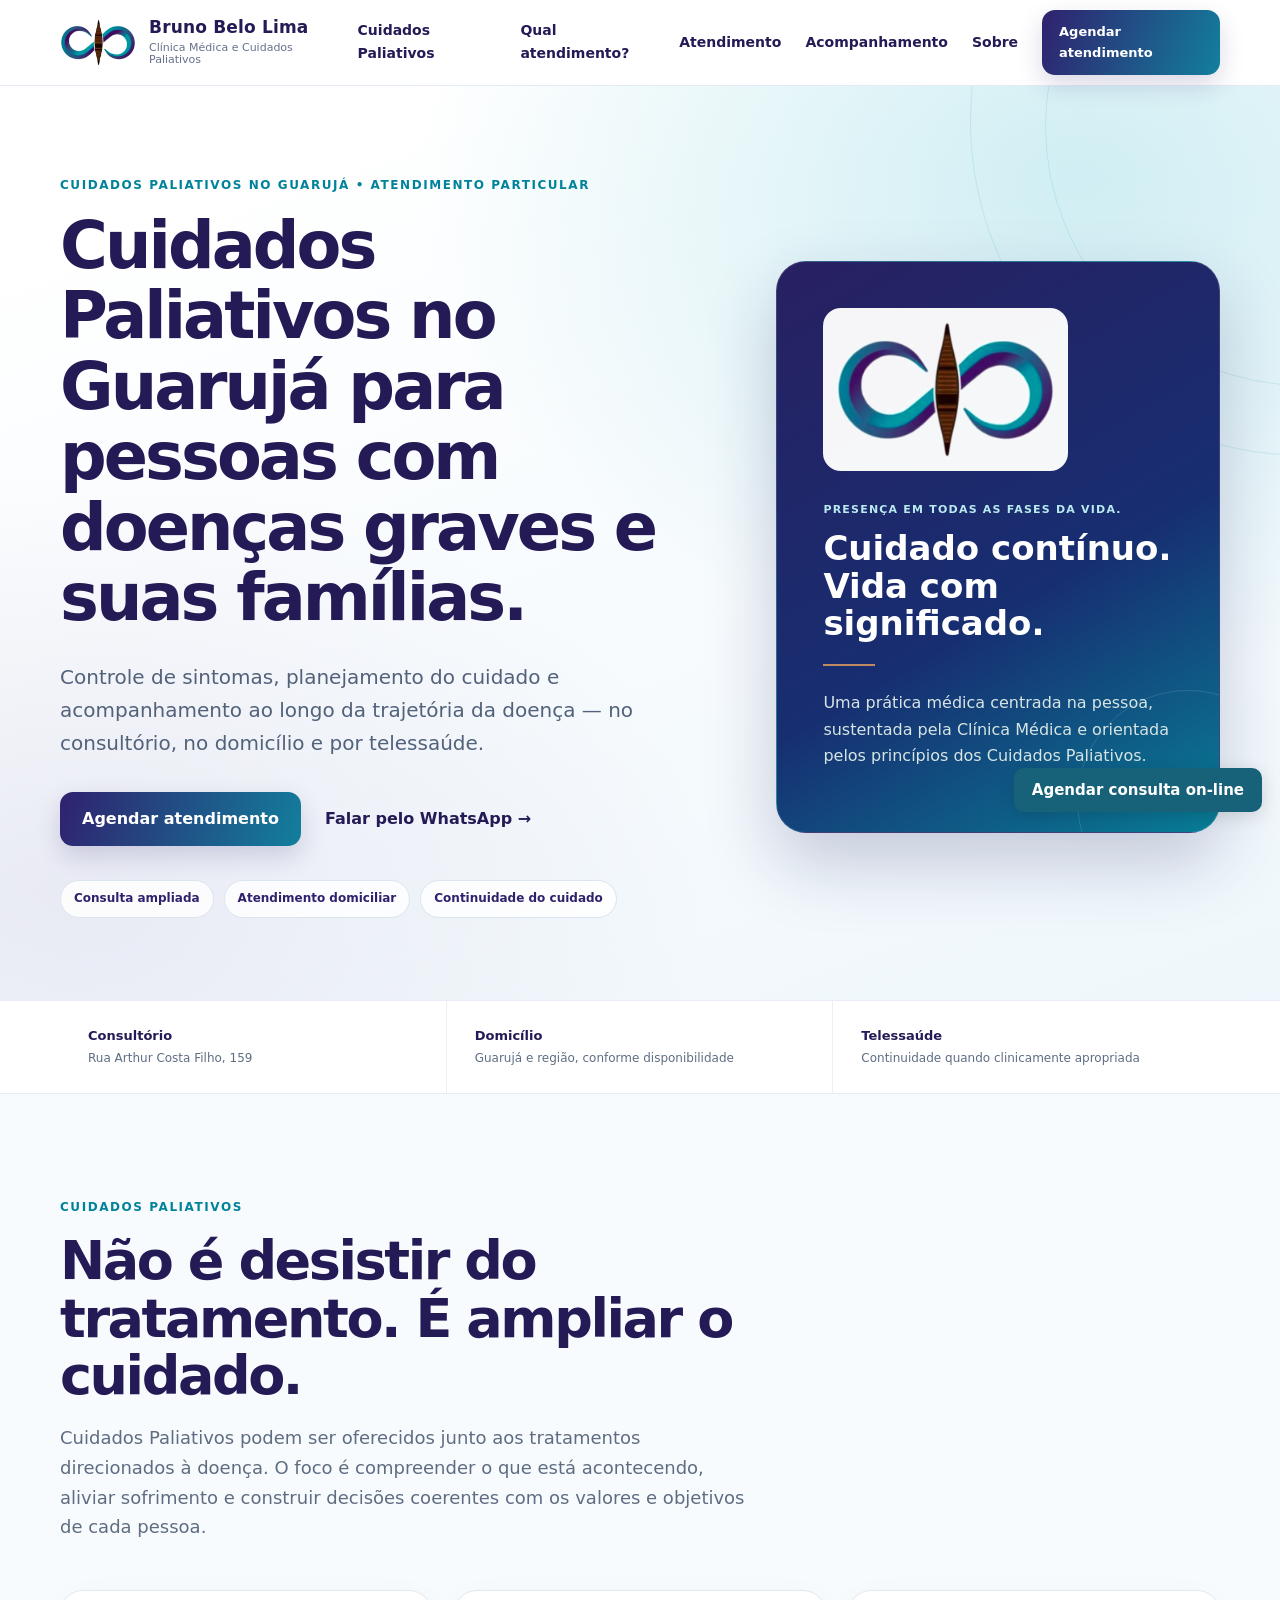
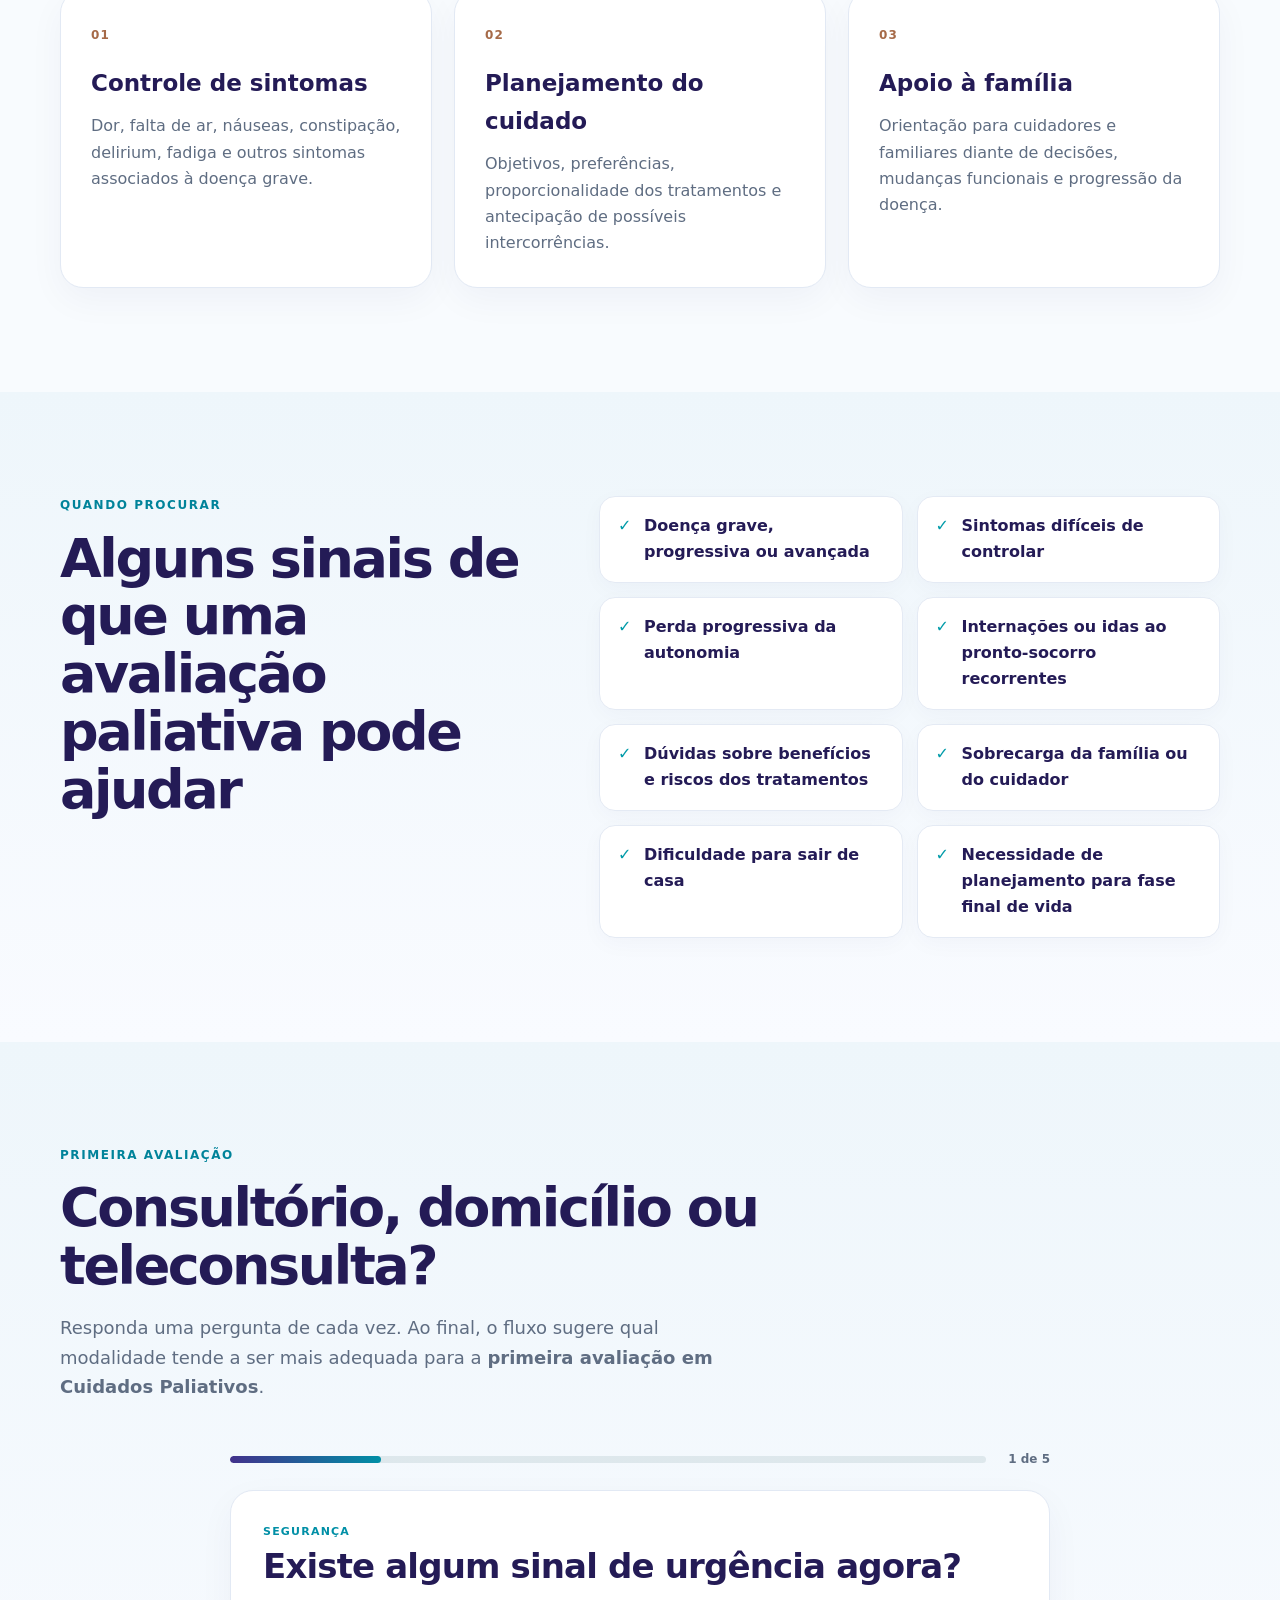
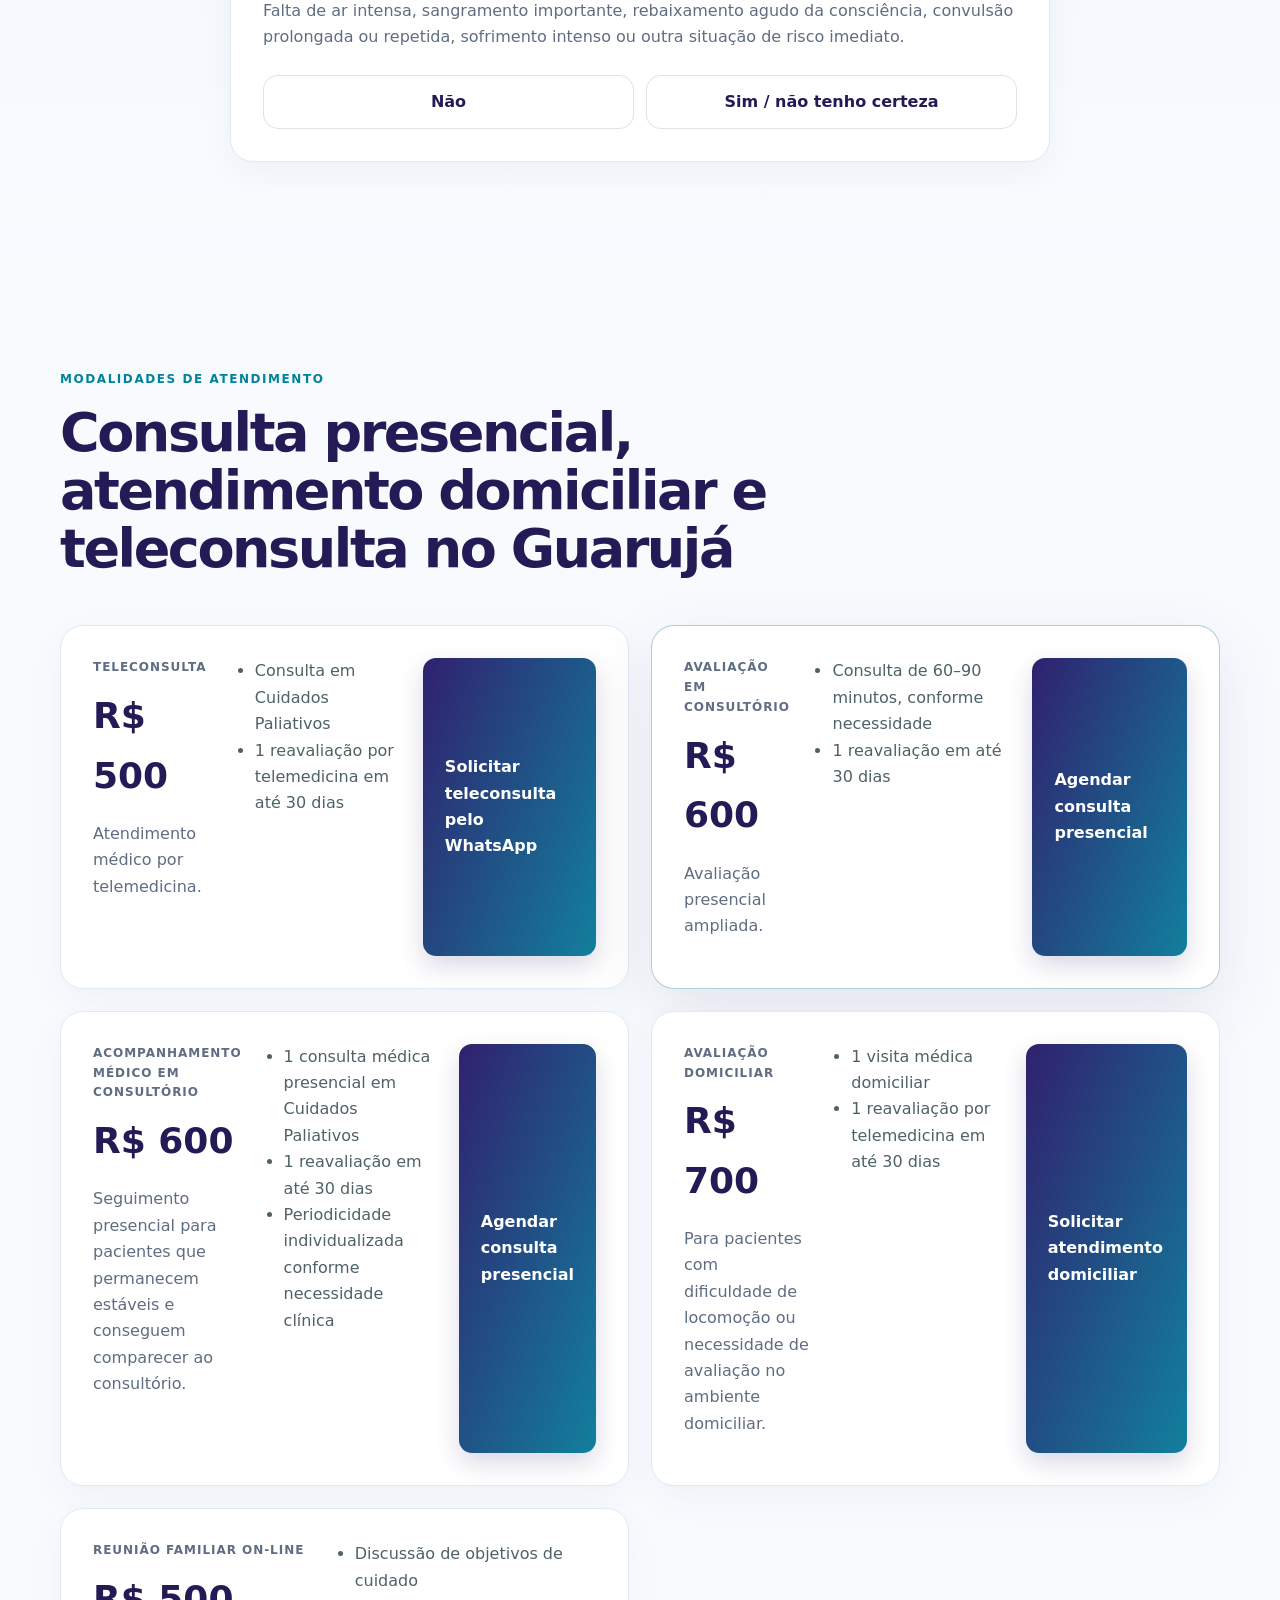
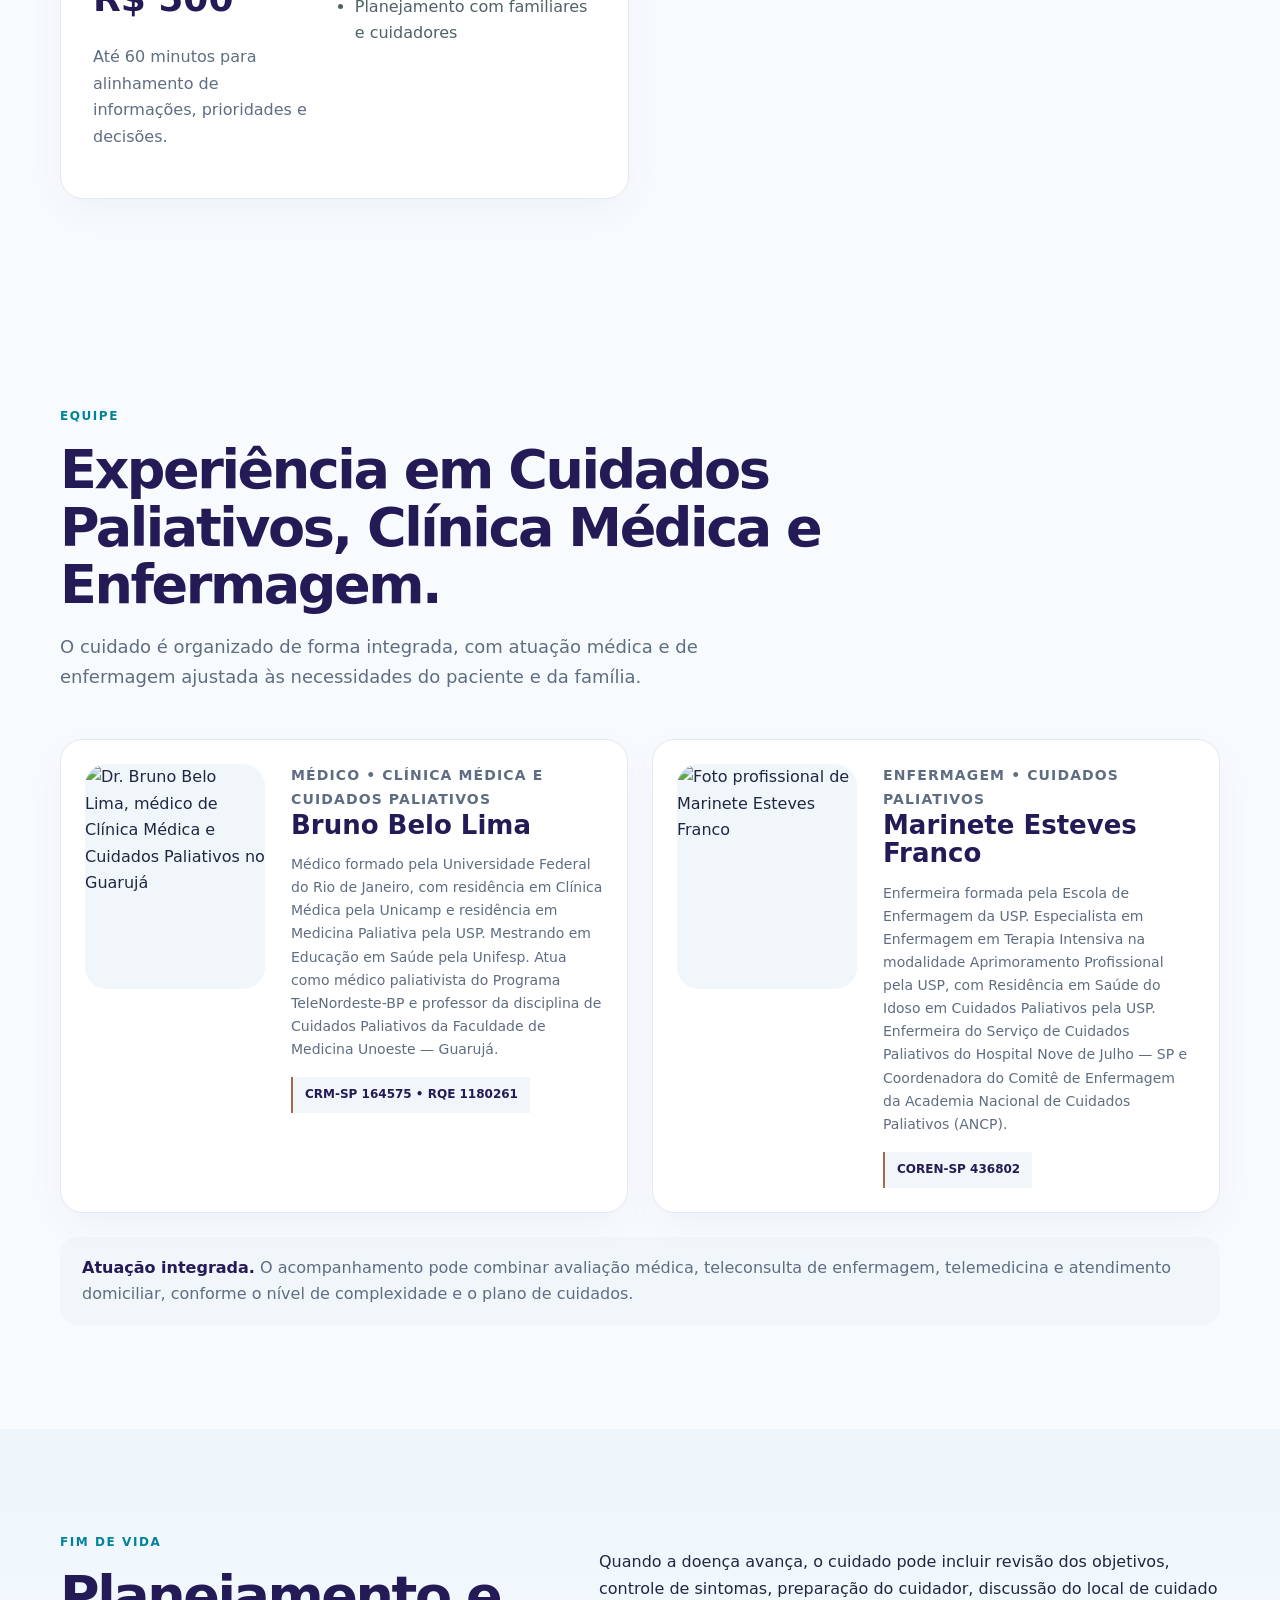
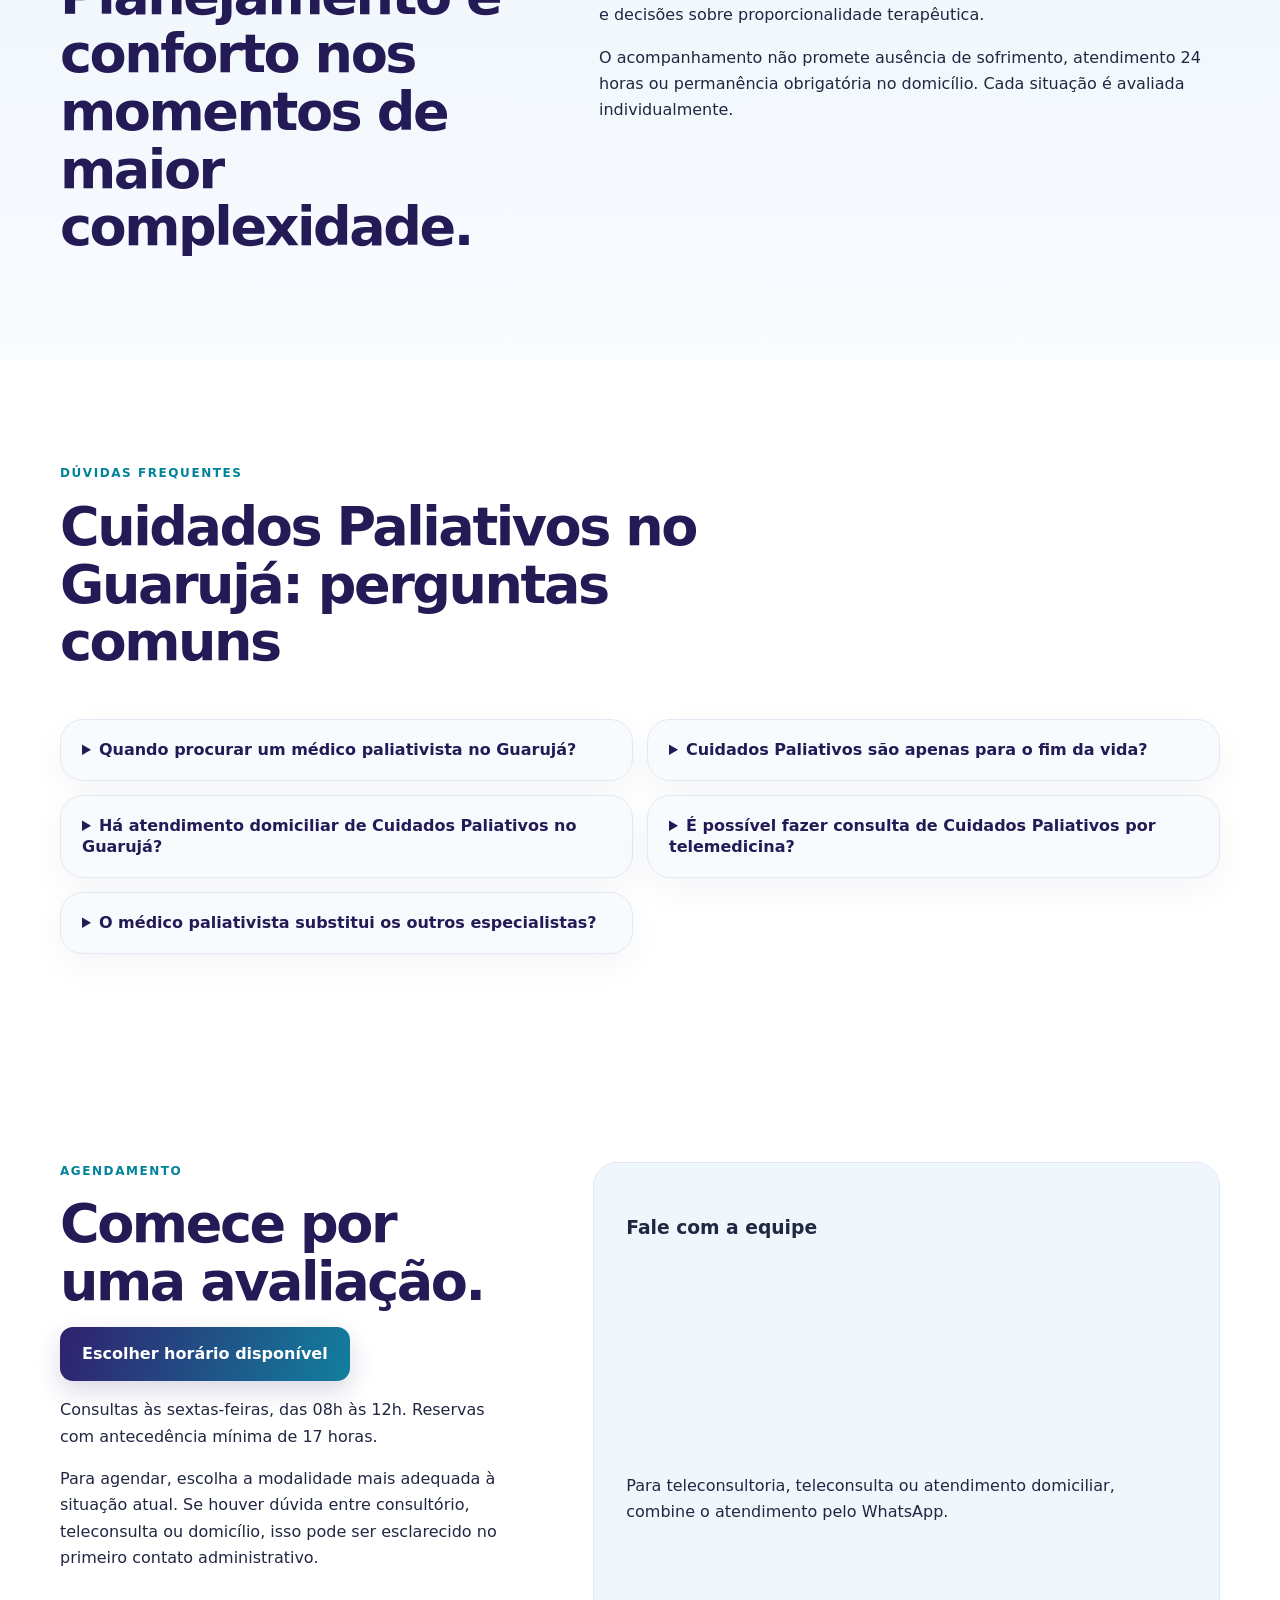
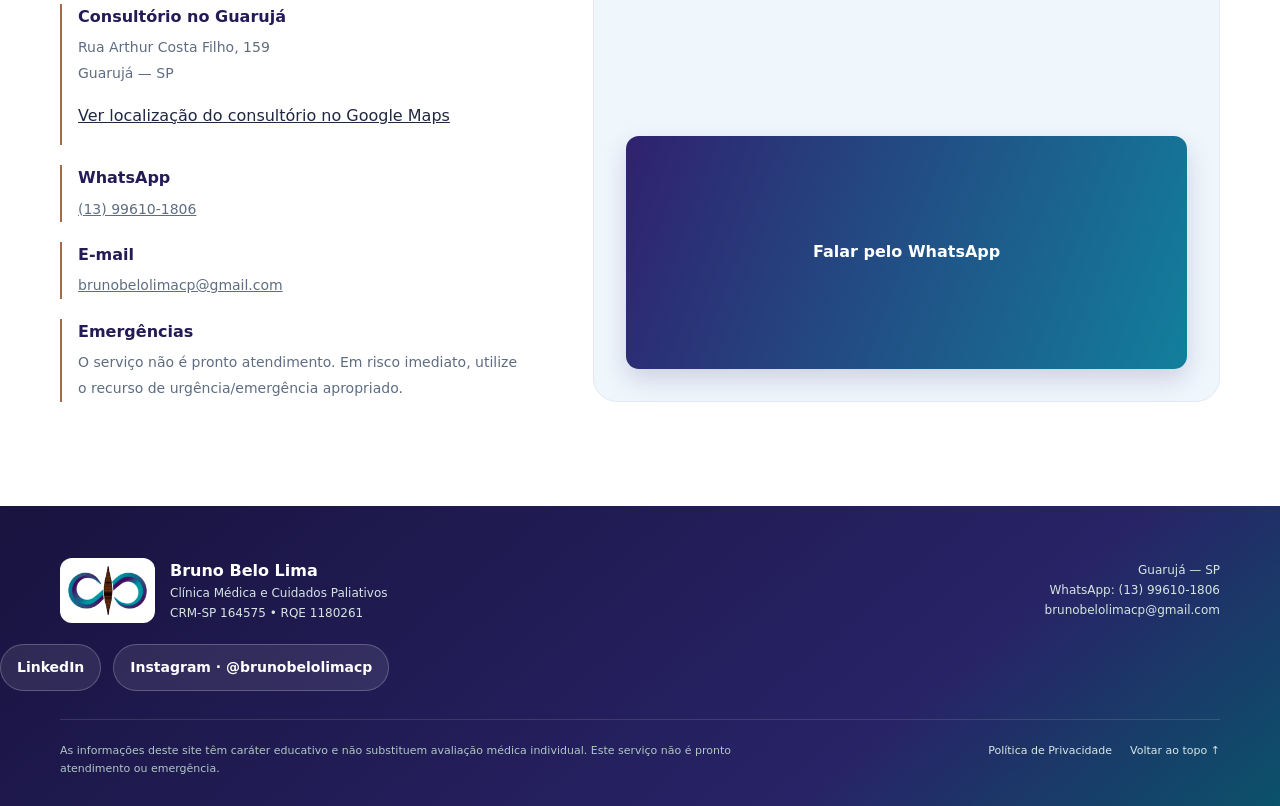
==== commit 158528d3: "Update index.html" ====
--- a/index.html
+++ b/index.html
@@ -9,6 +9,7 @@
   <meta name="geo.region" content="BR-SP" />
   <meta name="geo.placename" content="Guarujá" />
   <link rel="stylesheet" href="styles.css" />
+<link rel="stylesheet" href="modernizacao.css" />
   <meta name="description" content="Cuidados paliativos no Guarujá com Dr. Bruno Belo Lima. Consulta presencial, atendimento domiciliar e teleconsulta. Conheça os serviços e agende." />
 <link rel="canonical" href="https://brunobelolima.github.io/cuidadospaliativos/" />
 <meta name="robots" content="index, follow, max-image-preview:large" />
@@ -18,12 +19,12 @@
 <meta property="og:title" content="Cuidados Paliativos no Guarujá | Dr. Bruno Belo Lima" />
 <meta property="og:description" content="Cuidados paliativos no Guarujá com Dr. Bruno Belo Lima. Consulta presencial, atendimento domiciliar e teleconsulta. Conheça os serviços e agende." />
 <meta property="og:url" content="https://brunobelolima.github.io/cuidadospaliativos/" />
-<meta property="og:image" content="https://brunobelolima.github.io/cuidadospaliativos/assets/logo.png" />
+<meta property="og:image" content="https://brunobelolima.github.io/cuidadospaliativos/assets/logo-infinito.png" />
 <meta property="og:image:alt" content="Bruno Belo Lima — Clínica Médica e Cuidados Paliativos" />
 <meta name="twitter:card" content="summary" />
 <meta name="twitter:title" content="Cuidados Paliativos no Guarujá | Dr. Bruno Belo Lima" />
 <meta name="twitter:description" content="Cuidados paliativos no Guarujá com Dr. Bruno Belo Lima. Consulta presencial, atendimento domiciliar e teleconsulta. Conheça os serviços e agende." />
-<meta name="twitter:image" content="https://brunobelolima.github.io/cuidadospaliativos/assets/logo.png" />
+<meta name="twitter:image" content="https://brunobelolima.github.io/cuidadospaliativos/assets/logo-infinito.png" />
 <script type="application/ld+json">{
   "@context": "https://schema.org",
   "@graph": [
@@ -32,8 +33,8 @@
       "@id": "https://brunobelolima.github.io/cuidadospaliativos/#clinica",
       "name": "Bruno Belo Lima — Clínica Médica e Cuidados Paliativos",
       "url": "https://brunobelolima.github.io/cuidadospaliativos/",
-      "image": "https://brunobelolima.github.io/cuidadospaliativos/assets/logo.png",
-      "logo": "https://brunobelolima.github.io/cuidadospaliativos/assets/logo.png",
+      "image": "https://brunobelolima.github.io/cuidadospaliativos/assets/logo-infinito.png",
+      "logo": "https://brunobelolima.github.io/cuidadospaliativos/assets/logo-infinito.png",
       "telephone": "+5513996101806",
       "email": "brunobelolimacp@gmail.com",
       "address": {
@@ -94,7 +95,7 @@
   <header class="site-header" id="topo">
     <div class="container nav-wrap">
       <a class="brand" href="#topo" aria-label="Início">
-        <img src="assets/logo.png" alt="" class="brand-mark" />
+        <img src="assets/logo-infinito.png" alt="" class="brand-mark" />
         <span class="brand-copy">
           <strong>Bruno Belo Lima</strong>
           <small>Clínica Médica e Cuidados Paliativos</small>
@@ -138,7 +139,7 @@
         </div>
 
         <aside class="hero-card" aria-label="Presença em todas as fases da vida">
-          <img src="assets/logo.png" alt="Bruno Belo Lima — Clínica Médica e Cuidados Paliativos" class="hero-logo" />
+          <img src="assets/logo-infinito.png" alt="Bruno Belo Lima — Clínica Médica e Cuidados Paliativos" class="hero-logo" />
           <p class="hero-card-kicker">Presença em todas as fases da vida.</p>
           <h2>Cuidado contínuo.<br />Vida com significado.</h2>
           <div class="hero-card-line"></div>
@@ -234,7 +235,7 @@
         <div class="decision-flow" id="first-care-step">
           <div class="decision-progress" aria-hidden="true">
             <div class="decision-progress-track">
-              <div class="decision-progress-bar" id="fs-progress" style="width:20%"></div>
+              <div class="decision-progress-bar" id="fs-progress" ="width:20%"></div>
             </div>
             <span id="fs-progress-text">1 de 5</span>
           </div>
@@ -595,7 +596,7 @@
   <footer class="footer">
     <div class="container footer-grid">
       <div class="footer-brand">
-        <img src="assets/logo.png" alt="" />
+        <img src="assets/logo-infinito.png" alt="" />
         <div>
           <strong>Bruno Belo Lima</strong>
           <span>Clínica Médica e Cuidados Paliativos</span>
@@ -608,6 +609,16 @@
         <span>brunobelolimacp@gmail.com</span>
       </div>
     </div>
+<nav class="social-links" aria-label="Redes sociais">
+  <a href="https://www.linkedin.com/in/bruno-belo-lima-41617793/"
+     target="_blank" rel="noopener noreferrer">
+    LinkedIn
+  </a>
+  <a href="https://www.instagram.com/brunobelolimacp/"
+     target="_blank" rel="noopener noreferrer">
+    Instagram · @brunobelolimacp
+  </a>
+</nav>
     <div class="container legal">
       <p>
         As informações deste site têm caráter educativo e não substituem avaliação médica individual.
--- a/modernizacao.css
+++ b/modernizacao.css
@@ -0,0 +1,59 @@
+/* Identidade Bruno Belo Lima | 2026. Carregar DEPOIS de styles.css. */
+:root{--deep:#241b56;--ocean:#008fa6;--sea:#54c4cb;--sand:#a66a48;--cream:#f1f6fb;--ivory:#f8fbfe;--ink:#202741;--muted:#5f6d82;--line:#dfe7f1;--white:#fff;--shadow:0 22px 65px rgba(36,27,86,.10);--radius:24px;--radius-sm:15px}
+html{scroll-behavior:smooth}
+body{background:var(--ivory);color:var(--ink);font-family:Inter,ui-sans-serif,system-ui,-apple-system,BlinkMacSystemFont,'Segoe UI',sans-serif}
+.site-header{background:rgba(255,255,255,.91);border-bottom:1px solid #e4eaf4;backdrop-filter:blur(18px);-webkit-backdrop-filter:blur(18px)}
+.nav-wrap{min-height:84px;height:auto;padding-block:10px}
+.brand-mark{width:76px;height:55px;object-fit:contain}
+.brand-copy strong{color:var(--deep);font-size:17px}
+.brand-copy small{color:#65718b;font-size:11px}
+.nav a{color:var(--deep)}
+.nav a:not(.btn):hover{color:var(--ocean)}
+.btn,.btn:link,.btn:visited,.nav .btn{background:linear-gradient(110deg,#30216e,#127f9d);color:#fff!important;border-radius:13px;box-shadow:0 10px 25px rgba(37,31,104,.17);font-weight:750;transition:transform .2s,box-shadow .2s,filter .2s}
+.btn:hover,.btn:focus-visible{filter:brightness(1.08);transform:translateY(-2px);box-shadow:0 14px 28px rgba(37,31,104,.22)}
+.hero{background:radial-gradient(ellipse at 84% 10%,rgba(65,189,206,.23),transparent 43%),radial-gradient(ellipse at 5% 88%,rgba(74,44,134,.08),transparent 38%),linear-gradient(160deg,#fff 10%,#eff7fc 100%);padding:90px 0 82px}
+.hero-wave{border-color:rgba(0,143,166,.12)}
+.hero-grid{gap:clamp(30px,5vw,80px);grid-template-columns:minmax(0,1.25fr) minmax(300px,.85fr)}
+.eyebrow{color:#00839a;letter-spacing:.13em}
+.hero h1,.section h2,.split h2,.about-grid h2,.contact-section h2{color:var(--deep);letter-spacing:-.045em}
+.hero h1{font-size:clamp(40px,5.1vw,68px);line-height:1.08}
+.lead{color:#52627a;font-size:clamp(17px,1.6vw,20px)}
+.hero-card{background:linear-gradient(150deg,#282061,#172e71 58%,#087e96);border:1px solid rgba(255,255,255,.13);border-radius:30px;box-shadow:0 30px 70px rgba(29,31,92,.22)}
+.hero-logo{width:min(245px,75%);height:auto;padding:12px;background:rgba(255,255,255,.96);border-radius:18px;filter:none}
+.hero-card-kicker{color:#b9eaf0}
+.hero-card h2{color:#fff!important}
+.hero-card-line{background:#c18a63}
+.hero-points span{border:1px solid #dce5ef;background:rgba(255,255,255,.85);color:#30216e}
+.trust-strip{background:#fff;border-color:#e7ecf5}
+.trust-grid strong{color:var(--deep)}
+.section-soft,.first-assessment-flow{background:linear-gradient(180deg,#eef6fb,#f9fbff)}
+.section-deep{background:linear-gradient(135deg,#201954,#28347a 62%,#087d94)}
+.section-deep .eyebrow{color:#8be2e6}
+.card,.team-card,.price-card,.decision-step,.decision-result,.faq-grid details{border:1px solid #e2e9f4;box-shadow:0 12px 36px rgba(34,31,89,.045);border-radius:23px}
+.card,.team-card,.price-card{transition:transform .2s,box-shadow .2s}
+.card:hover,.team-card:hover,.price-card:hover{transform:translateY(-4px);box-shadow:0 18px 42px rgba(34,31,89,.09)}
+.card-number,.level-card>span{color:#a66a48}
+.card h3,.price-card h3,.team-card h3,.decision-step h3,.decision-result h3{color:var(--deep)}
+.check-list div{background:#fff;border:1px solid #e4eaf4;box-shadow:0 6px 22px rgba(31,34,88,.03)}
+.check-list div:before{color:#009ba9}
+.about-visual{background:linear-gradient(145deg,#e4f7fa,#e9e8f6)}
+.about-visual img{width:min(330px,82%);padding:16px;background:rgba(255,255,255,.85);border-radius:25px}
+blockquote,.credentials,.team-credentials{border-left-color:#a66a48}
+.contact-form{background:#eff6fc;border:1px solid #e2e9f4}
+input:focus,select:focus,textarea:focus{border-color:#008fa6;box-shadow:0 0 0 3px rgba(0,143,166,.14)}
+.footer{background:linear-gradient(140deg,#19133f,#282366 70%,#0b526b)}
+.footer-brand img{width:95px;max-height:75px;object-fit:contain;background:white;border-radius:12px;padding:7px}
+.decision-progress-bar{background:linear-gradient(90deg,#42318c,#008fa6)}
+.decision-option:hover,.decision-option:focus,.decision-secondary:hover,.decision-secondary:focus{background:#edf9fb;border-color:#008fa6}
+:focus-visible{outline:3px solid #00a4b7;outline-offset:3px}
+@media(max-width:1000px){.hero-grid{grid-template-columns:1fr}.hero-card{max-width:650px}.nav{background:#fff;border-color:#e2e9f4}}
+@media(max-width:720px){.nav-wrap{min-height:72px}.brand-mark{width:65px;height:48px}.hero{padding:54px 0 62px}.hero h1{font-size:clamp(36px,9vw,48px)}.hero-card{padding:30px}.hero-logo{width:170px}.hero-actions{gap:16px}.section{padding:70px 0}}
+@media(prefers-reduced-motion:reduce){*,*::before,*::after{scroll-behavior:auto!important;transition:none!important}}
+
+/* Redes sociais — rodapé e seção Sobre */
+.social-links{display:flex;flex-wrap:wrap;gap:12px;margin-top:20px;align-items:center}
+.social-links a{display:inline-flex;align-items:center;gap:9px;border:1px solid rgba(36,27,91,.16);border-radius:999px;padding:11px 16px;background:#fff;color:#241b5b;text-decoration:none;font-size:14px;font-weight:700;transition:transform .2s,box-shadow .2s,border-color .2s}
+.social-links a:hover,.social-links a:focus-visible{transform:translateY(-2px);border-color:#00a4b3;box-shadow:0 8px 24px rgba(36,27,91,.1)}
+.social-links svg{width:19px;height:19px;fill:currentColor;flex-shrink:0}
+.footer .social-links a{background:rgba(255,255,255,.09);color:#fff;border-color:rgba(255,255,255,.22)}
+@media(max-width:520px){.social-links a{flex:1;justify-content:center}}
